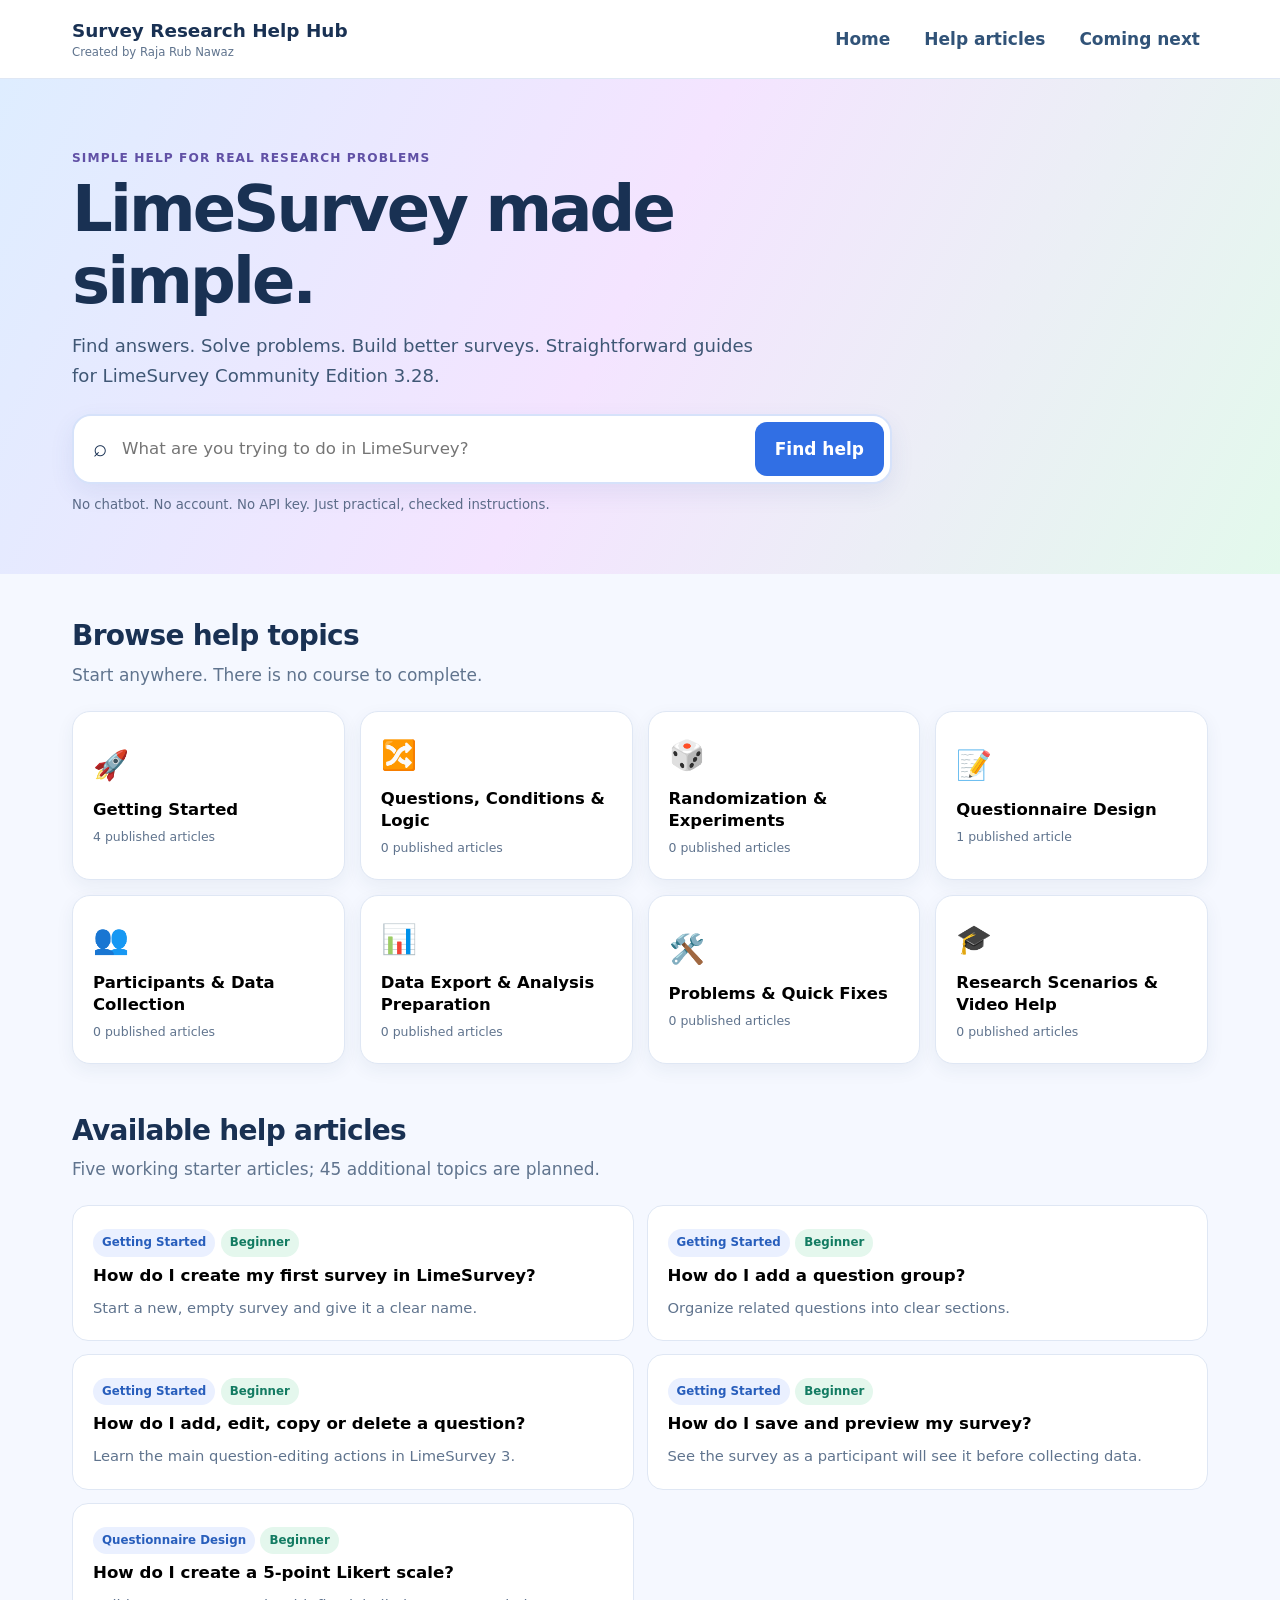
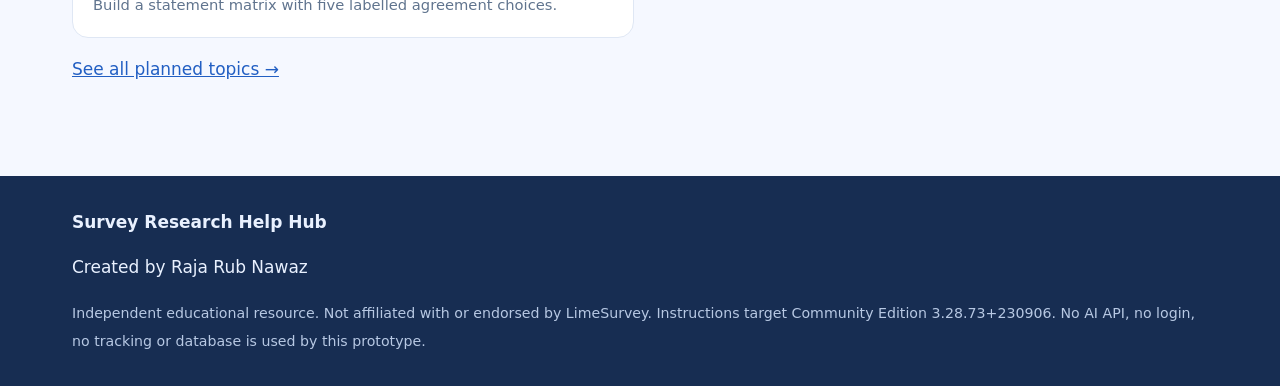
==== index.html @ 8e5ace9e "1st" ====
<!doctype html><html lang="en"><head><meta charset="utf-8"><meta name="viewport" content="width=device-width,initial-scale=1"><meta name="description" content="Plain-English, step-by-step LimeSurvey 3.28 help. An independent educational resource."><title>Survey Research Help Hub</title><style>
:root{--ink:#193153;--muted:#60748e;--bg:#f5f8ff;--line:#dfe7f4;--blue:#316fe4;--teal:#0b9987;--purple:#8053d2;--orange:#f4a63d;--white:#fff}*{box-sizing:border-box}body{margin:0;background:var(--bg);color:var(--ink);font:17px/1.65 system-ui,-apple-system,Segoe UI,Arial,sans-serif}a{color:#225fc3}button,input{font:inherit}button{cursor:pointer}button:focus-visible,input:focus-visible,a:focus-visible{outline:3px solid #efac34;outline-offset:3px}.wrap{max-width:1180px;margin:auto;padding:0 22px}.top{background:#fff;border-bottom:1px solid var(--line)}.top .wrap{min-height:78px;display:flex;align-items:center;justify-content:space-between;gap:18px}.brand{font-size:1.15rem;font-weight:850;color:var(--ink);text-decoration:none;line-height:1.25}.brand small{display:block;font-size:.73rem;color:var(--muted);font-weight:500;margin-top:3px}.nav{display:flex;gap:18px;flex-wrap:wrap}.nav button{border:0;background:transparent;color:#315378;font-weight:700;padding:8px}.hero{background:linear-gradient(117deg,#deedff 0%,#f4e4ff 48%,#e3f9ec 100%);padding:63px 0 58px}.hero h1{font-size:clamp(2.2rem,5vw,4.1rem);line-height:1.12;letter-spacing:-.045em;max-width:850px;margin:4px 0 14px}.hero p{font-size:1.13rem;color:#3f5775;max-width:690px;margin:0 0 23px}.eyebrow{text-transform:uppercase;letter-spacing:.09em;font-size:.76rem;font-weight:900;color:#6151a6}.search{display:flex;background:#fff;border:2px solid #d6e2fa;border-radius:19px;box-shadow:0 9px 24px #365d9b17;max-width:820px;overflow:hidden;align-items:center;padding:6px}.search span{font-size:1.5rem;padding:0 13px}.search input{border:0;outline:0;flex:1;min-width:0;padding:13px 2px;color:var(--ink);font-size:1.04rem}.search button,.btn{border:0;border-radius:12px;padding:13px 20px;background:var(--blue);color:white;font-weight:750}.helper{font-size:.83rem;color:#5b6b88;margin-top:10px}.section{padding:45px 0}.section h2{font-size:1.75rem;line-height:1.2;margin:0 0 8px;letter-spacing:-.025em}.lead{margin:0 0 22px;color:var(--muted)}.grid{display:grid;grid-template-columns:repeat(4,1fr);gap:15px}.tile{background:#fff;border:1px solid var(--line);border-radius:18px;padding:20px;text-align:left;box-shadow:0 6px 18px #213d6210;min-height:155px;transition:transform .15s,box-shadow .15s}.tile:hover,.article-card:hover{transform:translateY(-2px);box-shadow:0 10px 24px #213d6220}.tile .em{font-size:1.8rem;display:block;margin-bottom:9px}.tile strong{font-size:1.03rem;line-height:1.3;display:block}.tile small{font-size:.78rem;color:var(--muted);display:block;margin-top:7px}.results{display:grid;grid-template-columns:repeat(2,1fr);gap:13px}.article-card{border:1px solid var(--line);background:#fff;border-radius:16px;text-align:left;padding:20px;transition:transform .15s,box-shadow .15s}.article-card strong{display:block;font-size:1.04rem;line-height:1.38;margin:8px 0}.article-card p{margin:0;color:var(--muted);font-size:.92rem}.tag{display:inline-block;background:#eaf0ff;color:#285ebc;padding:4px 9px;border-radius:999px;font-size:.74rem;font-weight:800}.tag.green{background:#e4f7ed;color:#137b62}.muted{color:var(--muted)}.panel{border:1px solid var(--line);border-radius:20px;background:white;padding:26px;margin:20px 0}.steps{counter-reset:step;list-style:none;padding:0;margin:0}.steps li{position:relative;padding:0 0 24px 54px;min-height:50px}.steps li:before{counter-increment:step;content:counter(step);position:absolute;left:0;top:0;width:35px;height:35px;border-radius:11px;display:grid;place-items:center;background:#e5edff;color:#285db5;font-weight:800}.steps li strong{display:block}.steps li p{margin:3px 0 0;color:#485c78}.checklist{list-style:none;padding:0}.checklist li{padding:7px 0}.checklist li:before{content:'✓';color:#12856e;font-weight:900;margin-right:12px}.notes{display:grid;gap:12px}.note{padding:14px 17px;background:#fff5e4;border-left:4px solid #efab38;border-radius:8px}.note strong{display:block}.back{background:none;border:0;color:#2a64c8;font-weight:750;padding:0;margin:18px 0}.crumb{color:var(--muted);font-size:.85rem}.article-header h1{font-size:clamp(1.9rem,4vw,2.6rem);line-height:1.19;margin:13px 0}.article-header p{color:#4c5f7a;font-size:1.07rem}.article-header{max-width:840px}.article-body{max-width:870px}.article-body h2{font-size:1.32rem;margin:26px 0 12px}.aside{background:#eef8f4;border:1px solid #bfe6d6;border-radius:14px;padding:17px}.footer{background:#172d52;color:#e9f1ff;padding:32px 0;margin-top:30px}.footer a{color:#d5e4ff}.footer small{color:#b7c8e3}.empty{padding:25px;border-radius:15px;background:#fff;border:1px dashed #b0c2df}.pill{background:#f0e7ff;color:#7142b9;border-radius:99px;padding:5px 10px;font-size:.78rem;font-weight:800}.related{display:flex;flex-wrap:wrap;gap:9px}.related button{border:1px solid #cad8ef;border-radius:10px;background:#f5f8ff;color:#2656a7;font-size:.89rem;padding:8px 12px}.roadmap{display:grid;grid-template-columns:1fr 1fr;gap:15px}.roadmap details{background:white;border:1px solid var(--line);border-radius:14px;padding:15px}.roadmap summary{cursor:pointer;font-weight:750}.roadmap li{font-size:.9rem;margin:8px 0;color:#52647d}.sr-only{position:absolute;width:1px;height:1px;overflow:hidden;clip:rect(0,0,0,0)}@media(max-width:850px){.grid{grid-template-columns:repeat(2,1fr)}.results{grid-template-columns:1fr}.roadmap{grid-template-columns:1fr}}@media(max-width:560px){body{font-size:16px}.top .wrap{align-items:flex-start;flex-direction:column;padding-top:15px;padding-bottom:13px}.nav{gap:9px}.hero{padding:40px 0}.search{flex-wrap:wrap}.search button{width:100%}.grid{grid-template-columns:1fr 1fr;gap:10px}.tile{padding:15px;min-height:140px}.tile strong{font-size:.92rem}.section{padding:32px 0}.panel{padding:18px}.steps li{padding-left:45px}}@media(prefers-reduced-motion:reduce){*{transition:none!important}}
</style></head><body><header class="top"><div class="wrap"><a class="brand" href="#home">Survey Research Help Hub<small>Created by Raja Rub Nawaz</small></a><nav class="nav" aria-label="Main navigation"><button onclick="goHome()">Home</button><button onclick="showAll()">Help articles</button><button onclick="showRoadmap()">Coming next</button></nav></div></header><main id="app" aria-live="polite"></main><footer class="footer"><div class="wrap"><strong>Survey Research Help Hub</strong><p>Created by Raja Rub Nawaz</p><small>Independent educational resource. Not affiliated with or endorsed by LimeSurvey. Instructions target Community Edition 3.28.73+230906. No AI API, no login, no tracking or database is used by this prototype.</small></div></footer><script>
const CATEGORY_ICONS=['🚀','🔀','🎲','📝','👥','📊','🛠️','🎓'];let articles=[],roadmap={},allCats=[];const app=document.getElementById('app');const escapeHTML=s=>String(s??'').replace(/[&<>"']/g,c=>({'&':'&amp;','<':'&lt;','>':'&gt;','"':'&quot;',"'":'&#39;'}[c]));function historyTo(hash){location.hash=hash;}function goHome(){historyTo('home');render()}function showAll(){historyTo('help');render()}function showRoadmap(){historyTo('roadmap');render()}
function catCard(cat,i){const n=articles.filter(a=>a.category===cat).length;return `<button class="tile" onclick="selectCategory(${i})"><span class="em">${CATEGORY_ICONS[i]}</span><strong>${escapeHTML(cat)}</strong><small>${n} published ${n===1?'article':'articles'}</small></button>`}
function selectCategory(i){historyTo('category/'+i);render()};function searchNow(){const el=document.getElementById('q');let val=(el?.value||'').trim();historyTo('search/'+encodeURIComponent(val));render()};function openArticle(id){historyTo('article/'+id);render()};function renderCards(items){return items.length?`<div class="results">${items.map(a=>`<button class="article-card" onclick="openArticle('${a.id}')"><span class="tag">${escapeHTML(a.category)}</span> <span class="tag green">${escapeHTML(a.level)}</span><strong>${escapeHTML(a.title)}</strong><p>${escapeHTML(a.summary)}</p></button>`).join('')}</div>`:'<div class="empty"><strong>No published article matched this search.</strong><p>Try simpler words, such as “group”, “Likert”, “preview” or “create”. This prototype searches five completed articles. More topics are listed under Coming next.</p></div>'}
function home(){return `<section class="hero"><div class="wrap"><span class="eyebrow">Simple help for real research problems</span><h1>LimeSurvey made simple.</h1><p>Find answers. Solve problems. Build better surveys. Straightforward guides for LimeSurvey Community Edition 3.28.</p><form class="search" onsubmit="event.preventDefault();searchNow()"><label for="q" class="sr-only">Search your LimeSurvey problem</label><span aria-hidden="true">⌕</span><input id="q" placeholder="What are you trying to do in LimeSurvey?" autocomplete="off"><button type="submit">Find help</button></form><div class="helper">No chatbot. No account. No API key. Just practical, checked instructions.</div></div></section><section class="section"><div class="wrap"><h2>Browse help topics</h2><p class="lead">Start anywhere. There is no course to complete.</p><div class="grid">${allCats.map(catCard).join('')}</div></div></section><section class="section" style="padding-top:5px"><div class="wrap"><h2>Available help articles</h2><p class="lead">Five working starter articles; 45 additional topics are planned.</p>${renderCards(articles)}<p><a href="#roadmap">See all planned topics →</a></p></div></section>`}
function filtered(query,cat){const terms=query.toLowerCase().split(/\s+/).filter(Boolean);return articles.map(a=>{let hay=(a.title+' '+a.summary+' '+a.keywords+' '+a.goal+' '+a.category).toLowerCase();let title=a.title.toLowerCase();let score=terms.reduce((s,t)=>s+(title.includes(t)?4:0)+(hay.includes(t)?1:0),0);return {...a,score}}).filter(a=>(!cat||a.category===cat)&&(!terms.length||a.score>0)).sort((a,b)=>b.score-a.score)}
function listing(query='',cat=''){const results=filtered(query,cat);return `<section class="section"><div class="wrap"><button class="back" onclick="goHome()">← Home</button><h2>${cat?escapeHTML(cat):query?'Search results':'Published help articles'}</h2><p class="lead">${results.length} available solution${results.length===1?'':'s'}${query?' for “'+escapeHTML(query)+'”':''}. Only complete articles appear in search results.</p><form class="search" onsubmit="event.preventDefault();searchNow()"><label for="q" class="sr-only">Search help</label><span aria-hidden="true">⌕</span><input id="q" placeholder="Search a problem or feature" value="${escapeHTML(query)}"><button>Search</button></form><div style="height:20px"></div>${renderCards(results)}</div></section>`}
function articlePage(a){const steps=a.steps.map(x=>`<li><strong>${escapeHTML(x[0])}</strong><p>${escapeHTML(x[1])}</p></li>`).join('');const checks=a.check.map(x=>`<li>${escapeHTML(x)}</li>`).join('');const mistakes=a.mistakes.map(x=>`<div class="note"><strong>${escapeHTML(x[0])}</strong>${escapeHTML(x[1])}</div>`).join('');const related=a.related.map(id=>articles.find(x=>x.id===id)).filter(Boolean).map(x=>`<button onclick="openArticle('${x.id}')">${escapeHTML(x.title)}</button>`).join('');return `<section class="section"><div class="wrap article-body"><button class="back" onclick="showAll()">← All help articles</button><div class="article-header"><div class="crumb">${escapeHTML(a.category)} · ${escapeHTML(a.level)}</div><h1>${escapeHTML(a.title)}</h1><p>${escapeHTML(a.summary)}</p><span class="tag">Version ${escapeHTML(a.version)}</span></div><div class="panel"><h2>What you want to do</h2><p>${escapeHTML(a.goal)}</p></div><h2>How to do it — step by step</h2><ol class="steps">${steps}</ol><div class="aside"><strong>Check that it worked</strong><ul class="checklist">${checks}</ul></div><h2>Common problems and quick fixes</h2><div class="notes">${mistakes}</div><h2>Related help</h2><div class="related">${related}</div><div class="panel"><strong>Official documentation</strong><p><a href="${escapeHTML(a.source)}" target="_blank" rel="noopener noreferrer">${escapeHTML(a.sourceLabel)} ↗</a></p><p class="muted"><small>Document reviewed ${escapeHTML(a.review)}. ${escapeHTML(a.verified)}. Menu names can differ if your university customized the interface. This guide is not a substitute for testing on your own installation.</small></p></div></div></section>`}
function roadmapPage(){return `<section class="section"><div class="wrap"><button class="back" onclick="goHome()">← Home</button><h2>Coming next: 45 help topics</h2><p class="lead">These are planned article titles, not published solutions. We will add them after verifying steps for LimeSurvey 3.28.</p><div class="roadmap">${Object.entries(roadmap).map(([cat,qs])=>`<details><summary>${escapeHTML(cat)} (${qs.length})</summary><ol>${qs.map(q=>`<li>${escapeHTML(q)}</li>`).join('')}</ol></details>`).join('')}</div></div></section>`}
function render(){let hash=decodeURIComponent(location.hash.slice(1)||'home');let content;if(hash.startsWith('article/')){let a=articles.find(x=>x.id===hash.slice(8));content=a?articlePage(a):listing()}else if(hash.startsWith('category/')){let i=Number(hash.slice(9));content=listing('',allCats[i]||'')}else if(hash.startsWith('search/'))content=listing(hash.slice(7));else if(hash==='help')content=listing();else if(hash==='roadmap')content=roadmapPage();else content=home();app.innerHTML=content;window.scrollTo({top:0,behavior:'instant'})}
Promise.all([fetch('./articles.json').then(r=>{if(!r.ok)throw new Error('articles');return r.json()}),fetch('./roadmap.json').then(r=>{if(!r.ok)throw new Error('roadmap');return r.json()})]).then(([a,r])=>{articles=a;roadmap=r;allCats=Object.keys(r);render()}).catch(()=>{app.innerHTML='<div class="wrap empty"><h2>Could not load the article catalogue</h2><p>Open this site through a local web server or deploy the whole folder to Netlify. Some browsers block JSON requests when index.html is opened directly as a file.</p></div>'});window.addEventListener('hashchange',render);
</script></body></html>
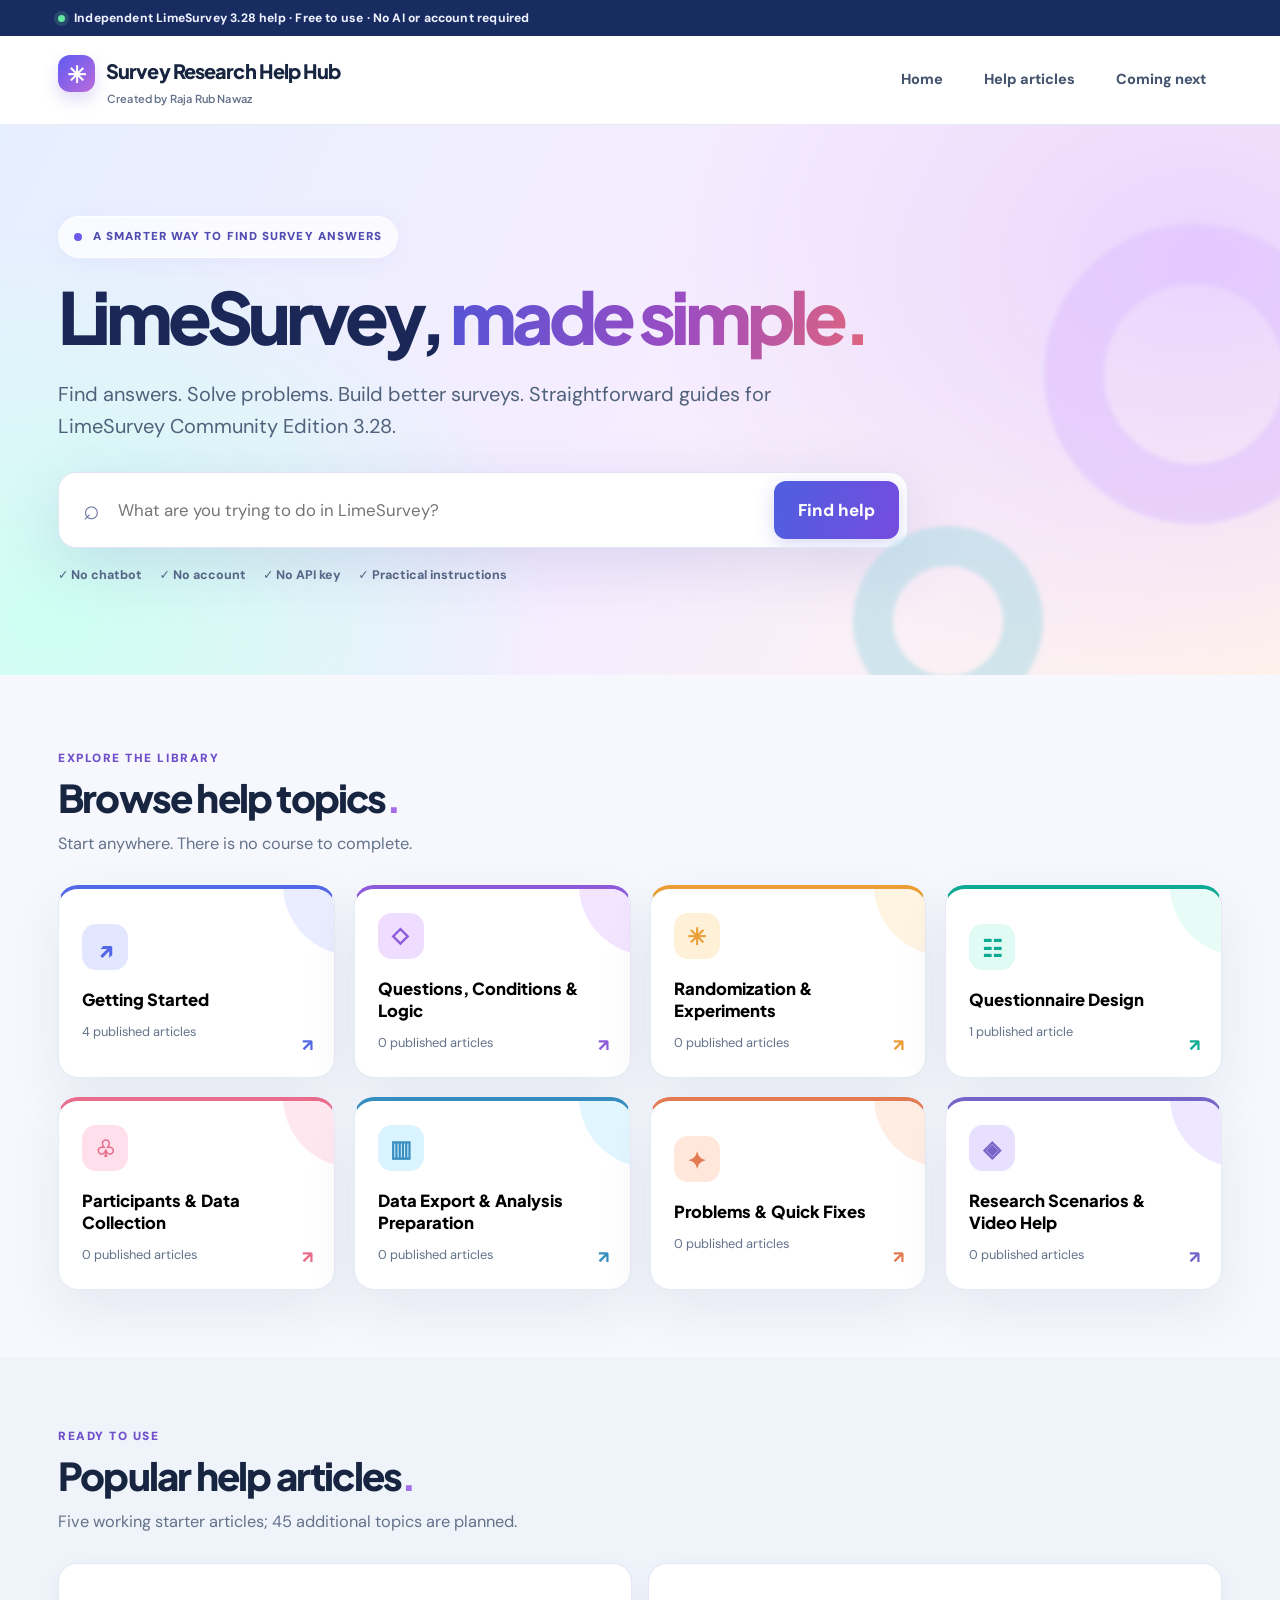
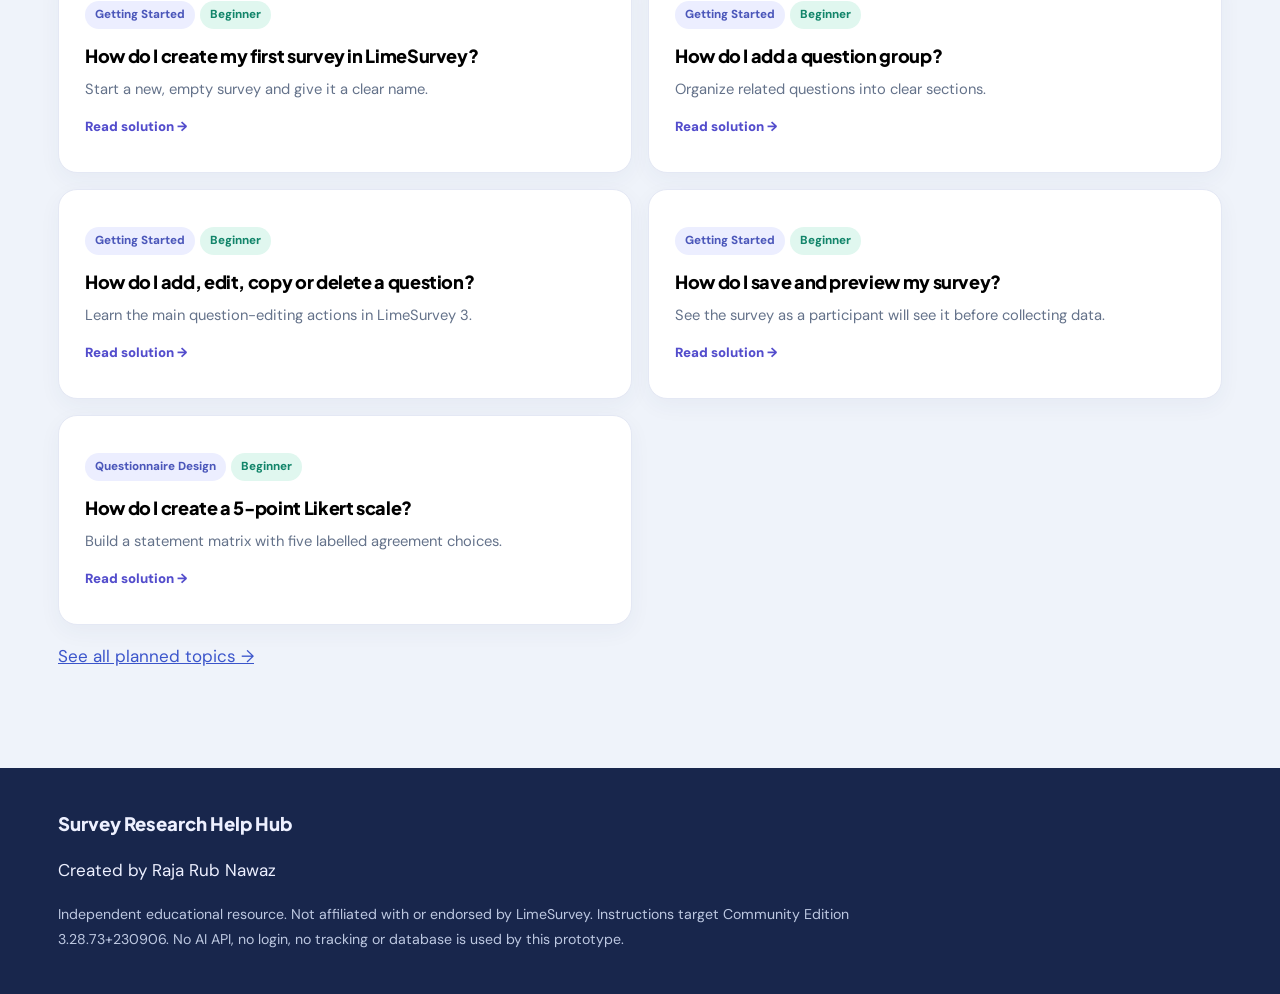
==== commit 91269d93: "v2_color" ====
--- a/index.html
+++ b/index.html
@@ -1,10 +1,8 @@
-<!doctype html><html lang="en"><head><meta charset="utf-8"><meta name="viewport" content="width=device-width,initial-scale=1"><meta name="description" content="Plain-English, step-by-step LimeSurvey 3.28 help. An independent educational resource."><title>Survey Research Help Hub</title><style>
-:root{--ink:#193153;--muted:#60748e;--bg:#f5f8ff;--line:#dfe7f4;--blue:#316fe4;--teal:#0b9987;--purple:#8053d2;--orange:#f4a63d;--white:#fff}*{box-sizing:border-box}body{margin:0;background:var(--bg);color:var(--ink);font:17px/1.65 system-ui,-apple-system,Segoe UI,Arial,sans-serif}a{color:#225fc3}button,input{font:inherit}button{cursor:pointer}button:focus-visible,input:focus-visible,a:focus-visible{outline:3px solid #efac34;outline-offset:3px}.wrap{max-width:1180px;margin:auto;padding:0 22px}.top{background:#fff;border-bottom:1px solid var(--line)}.top .wrap{min-height:78px;display:flex;align-items:center;justify-content:space-between;gap:18px}.brand{font-size:1.15rem;font-weight:850;color:var(--ink);text-decoration:none;line-height:1.25}.brand small{display:block;font-size:.73rem;color:var(--muted);font-weight:500;margin-top:3px}.nav{display:flex;gap:18px;flex-wrap:wrap}.nav button{border:0;background:transparent;color:#315378;font-weight:700;padding:8px}.hero{background:linear-gradient(117deg,#deedff 0%,#f4e4ff 48%,#e3f9ec 100%);padding:63px 0 58px}.hero h1{font-size:clamp(2.2rem,5vw,4.1rem);line-height:1.12;letter-spacing:-.045em;max-width:850px;margin:4px 0 14px}.hero p{font-size:1.13rem;color:#3f5775;max-width:690px;margin:0 0 23px}.eyebrow{text-transform:uppercase;letter-spacing:.09em;font-size:.76rem;font-weight:900;color:#6151a6}.search{display:flex;background:#fff;border:2px solid #d6e2fa;border-radius:19px;box-shadow:0 9px 24px #365d9b17;max-width:820px;overflow:hidden;align-items:center;padding:6px}.search span{font-size:1.5rem;padding:0 13px}.search input{border:0;outline:0;flex:1;min-width:0;padding:13px 2px;color:var(--ink);font-size:1.04rem}.search button,.btn{border:0;border-radius:12px;padding:13px 20px;background:var(--blue);color:white;font-weight:750}.helper{font-size:.83rem;color:#5b6b88;margin-top:10px}.section{padding:45px 0}.section h2{font-size:1.75rem;line-height:1.2;margin:0 0 8px;letter-spacing:-.025em}.lead{margin:0 0 22px;color:var(--muted)}.grid{display:grid;grid-template-columns:repeat(4,1fr);gap:15px}.tile{background:#fff;border:1px solid var(--line);border-radius:18px;padding:20px;text-align:left;box-shadow:0 6px 18px #213d6210;min-height:155px;transition:transform .15s,box-shadow .15s}.tile:hover,.article-card:hover{transform:translateY(-2px);box-shadow:0 10px 24px #213d6220}.tile .em{font-size:1.8rem;display:block;margin-bottom:9px}.tile strong{font-size:1.03rem;line-height:1.3;display:block}.tile small{font-size:.78rem;color:var(--muted);display:block;margin-top:7px}.results{display:grid;grid-template-columns:repeat(2,1fr);gap:13px}.article-card{border:1px solid var(--line);background:#fff;border-radius:16px;text-align:left;padding:20px;transition:transform .15s,box-shadow .15s}.article-card strong{display:block;font-size:1.04rem;line-height:1.38;margin:8px 0}.article-card p{margin:0;color:var(--muted);font-size:.92rem}.tag{display:inline-block;background:#eaf0ff;color:#285ebc;padding:4px 9px;border-radius:999px;font-size:.74rem;font-weight:800}.tag.green{background:#e4f7ed;color:#137b62}.muted{color:var(--muted)}.panel{border:1px solid var(--line);border-radius:20px;background:white;padding:26px;margin:20px 0}.steps{counter-reset:step;list-style:none;padding:0;margin:0}.steps li{position:relative;padding:0 0 24px 54px;min-height:50px}.steps li:before{counter-increment:step;content:counter(step);position:absolute;left:0;top:0;width:35px;height:35px;border-radius:11px;display:grid;place-items:center;background:#e5edff;color:#285db5;font-weight:800}.steps li strong{display:block}.steps li p{margin:3px 0 0;color:#485c78}.checklist{list-style:none;padding:0}.checklist li{padding:7px 0}.checklist li:before{content:'✓';color:#12856e;font-weight:900;margin-right:12px}.notes{display:grid;gap:12px}.note{padding:14px 17px;background:#fff5e4;border-left:4px solid #efab38;border-radius:8px}.note strong{display:block}.back{background:none;border:0;color:#2a64c8;font-weight:750;padding:0;margin:18px 0}.crumb{color:var(--muted);font-size:.85rem}.article-header h1{font-size:clamp(1.9rem,4vw,2.6rem);line-height:1.19;margin:13px 0}.article-header p{color:#4c5f7a;font-size:1.07rem}.article-header{max-width:840px}.article-body{max-width:870px}.article-body h2{font-size:1.32rem;margin:26px 0 12px}.aside{background:#eef8f4;border:1px solid #bfe6d6;border-radius:14px;padding:17px}.footer{background:#172d52;color:#e9f1ff;padding:32px 0;margin-top:30px}.footer a{color:#d5e4ff}.footer small{color:#b7c8e3}.empty{padding:25px;border-radius:15px;background:#fff;border:1px dashed #b0c2df}.pill{background:#f0e7ff;color:#7142b9;border-radius:99px;padding:5px 10px;font-size:.78rem;font-weight:800}.related{display:flex;flex-wrap:wrap;gap:9px}.related button{border:1px solid #cad8ef;border-radius:10px;background:#f5f8ff;color:#2656a7;font-size:.89rem;padding:8px 12px}.roadmap{display:grid;grid-template-columns:1fr 1fr;gap:15px}.roadmap details{background:white;border:1px solid var(--line);border-radius:14px;padding:15px}.roadmap summary{cursor:pointer;font-weight:750}.roadmap li{font-size:.9rem;margin:8px 0;color:#52647d}.sr-only{position:absolute;width:1px;height:1px;overflow:hidden;clip:rect(0,0,0,0)}@media(max-width:850px){.grid{grid-template-columns:repeat(2,1fr)}.results{grid-template-columns:1fr}.roadmap{grid-template-columns:1fr}}@media(max-width:560px){body{font-size:16px}.top .wrap{align-items:flex-start;flex-direction:column;padding-top:15px;padding-bottom:13px}.nav{gap:9px}.hero{padding:40px 0}.search{flex-wrap:wrap}.search button{width:100%}.grid{grid-template-columns:1fr 1fr;gap:10px}.tile{padding:15px;min-height:140px}.tile strong{font-size:.92rem}.section{padding:32px 0}.panel{padding:18px}.steps li{padding-left:45px}}@media(prefers-reduced-motion:reduce){*{transition:none!important}}
-</style></head><body><header class="top"><div class="wrap"><a class="brand" href="#home">Survey Research Help Hub<small>Created by Raja Rub Nawaz</small></a><nav class="nav" aria-label="Main navigation"><button onclick="goHome()">Home</button><button onclick="showAll()">Help articles</button><button onclick="showRoadmap()">Coming next</button></nav></div></header><main id="app" aria-live="polite"></main><footer class="footer"><div class="wrap"><strong>Survey Research Help Hub</strong><p>Created by Raja Rub Nawaz</p><small>Independent educational resource. Not affiliated with or endorsed by LimeSurvey. Instructions target Community Edition 3.28.73+230906. No AI API, no login, no tracking or database is used by this prototype.</small></div></footer><script>
-const CATEGORY_ICONS=['🚀','🔀','🎲','📝','👥','📊','🛠️','🎓'];let articles=[],roadmap={},allCats=[];const app=document.getElementById('app');const escapeHTML=s=>String(s??'').replace(/[&<>"']/g,c=>({'&':'&amp;','<':'&lt;','>':'&gt;','"':'&quot;',"'":'&#39;'}[c]));function historyTo(hash){location.hash=hash;}function goHome(){historyTo('home');render()}function showAll(){historyTo('help');render()}function showRoadmap(){historyTo('roadmap');render()}
-function catCard(cat,i){const n=articles.filter(a=>a.category===cat).length;return `<button class="tile" onclick="selectCategory(${i})"><span class="em">${CATEGORY_ICONS[i]}</span><strong>${escapeHTML(cat)}</strong><small>${n} published ${n===1?'article':'articles'}</small></button>`}
-function selectCategory(i){historyTo('category/'+i);render()};function searchNow(){const el=document.getElementById('q');let val=(el?.value||'').trim();historyTo('search/'+encodeURIComponent(val));render()};function openArticle(id){historyTo('article/'+id);render()};function renderCards(items){return items.length?`<div class="results">${items.map(a=>`<button class="article-card" onclick="openArticle('${a.id}')"><span class="tag">${escapeHTML(a.category)}</span> <span class="tag green">${escapeHTML(a.level)}</span><strong>${escapeHTML(a.title)}</strong><p>${escapeHTML(a.summary)}</p></button>`).join('')}</div>`:'<div class="empty"><strong>No published article matched this search.</strong><p>Try simpler words, such as “group”, “Likert”, “preview” or “create”. This prototype searches five completed articles. More topics are listed under Coming next.</p></div>'}
-function home(){return `<section class="hero"><div class="wrap"><span class="eyebrow">Simple help for real research problems</span><h1>LimeSurvey made simple.</h1><p>Find answers. Solve problems. Build better surveys. Straightforward guides for LimeSurvey Community Edition 3.28.</p><form class="search" onsubmit="event.preventDefault();searchNow()"><label for="q" class="sr-only">Search your LimeSurvey problem</label><span aria-hidden="true">⌕</span><input id="q" placeholder="What are you trying to do in LimeSurvey?" autocomplete="off"><button type="submit">Find help</button></form><div class="helper">No chatbot. No account. No API key. Just practical, checked instructions.</div></div></section><section class="section"><div class="wrap"><h2>Browse help topics</h2><p class="lead">Start anywhere. There is no course to complete.</p><div class="grid">${allCats.map(catCard).join('')}</div></div></section><section class="section" style="padding-top:5px"><div class="wrap"><h2>Available help articles</h2><p class="lead">Five working starter articles; 45 additional topics are planned.</p>${renderCards(articles)}<p><a href="#roadmap">See all planned topics →</a></p></div></section>`}
+<!doctype html><html lang="en"><head><meta charset="utf-8"><meta name="viewport" content="width=device-width,initial-scale=1"><meta name="description" content="Plain-English, step-by-step LimeSurvey 3.28 help. An independent educational resource."><title>Survey Research Help Hub</title><link rel="stylesheet" href="styles.css"></head><body><div class="announcement"><div class="wrap"><span class="dot"></span> Independent LimeSurvey 3.28 help · Free to use · No AI or account required</div></div><header class="top"><div class="wrap"><a class="brand" href="#home">Survey Research Help Hub<small>Created by Raja Rub Nawaz</small></a><nav class="nav" aria-label="Main navigation"><button onclick="goHome()">Home</button><button onclick="showAll()">Help articles</button><button onclick="showRoadmap()">Coming next</button></nav></div></header><main id="app" aria-live="polite"></main><footer class="footer"><div class="wrap"><strong>Survey Research Help Hub</strong><p>Created by Raja Rub Nawaz</p><small>Independent educational resource. Not affiliated with or endorsed by LimeSurvey. Instructions target Community Edition 3.28.73+230906. No AI API, no login, no tracking or database is used by this prototype.</small></div></footer><script>
+const CATEGORY_ICONS=['↗','◇','✳','☷','♧','▥','✦','◈'];let articles=[],roadmap={},allCats=[];const app=document.getElementById('app');const escapeHTML=s=>String(s??'').replace(/[&<>"']/g,c=>({'&':'&amp;','<':'&lt;','>':'&gt;','"':'&quot;',"'":'&#39;'}[c]));function historyTo(hash){location.hash=hash;}function goHome(){historyTo('home');render()}function showAll(){historyTo('help');render()}function showRoadmap(){historyTo('roadmap');render()}
+function catCard(cat,i){const n=articles.filter(a=>a.category===cat).length;return `<button class="tile tile-${i}" onclick="selectCategory(${i})"><span class="em" aria-hidden="true">${CATEGORY_ICONS[i]}</span><strong>${escapeHTML(cat)}</strong><small>${n} published ${n===1?'article':'articles'}</small><span class="tile-arrow" aria-hidden="true">↗</span></button>`}
+function selectCategory(i){historyTo('category/'+i);render()};function searchNow(){const el=document.getElementById('q');let val=(el?.value||'').trim();historyTo('search/'+encodeURIComponent(val));render()};function openArticle(id){historyTo('article/'+id);render()};function renderCards(items){return items.length?`<div class="results">${items.map(a=>`<button class="article-card" onclick="openArticle('${a.id}')"><span class="tag">${escapeHTML(a.category)}</span> <span class="tag green">${escapeHTML(a.level)}</span><strong>${escapeHTML(a.title)}</strong><p>${escapeHTML(a.summary)}</p><span class="card-link">Read solution <span aria-hidden="true">→</span></span></button>`).join('')}</div>`:'<div class="empty"><strong>No published article matched this search.</strong><p>Try simpler words, such as “group”, “Likert”, “preview” or “create”. This prototype searches five completed articles. More topics are listed under Coming next.</p></div>'}
+function home(){return `<section class="hero"><div class="wrap"><span class="eyebrow"><span class="eyebrow-dot"></span> A smarter way to find survey answers</span><h1>LimeSurvey, <em>made simple.</em></h1><p>Find answers. Solve problems. Build better surveys. Straightforward guides for LimeSurvey Community Edition 3.28.</p><form class="search" onsubmit="event.preventDefault();searchNow()"><label for="q" class="sr-only">Search your LimeSurvey problem</label><span aria-hidden="true">⌕</span><input id="q" placeholder="What are you trying to do in LimeSurvey?" autocomplete="off"><button type="submit">Find help</button></form><div class="helper"><span>✓ No chatbot</span><span>✓ No account</span><span>✓ No API key</span><span>✓ Practical instructions</span></div><div class="hero-orb orb-one" aria-hidden="true"></div><div class="hero-orb orb-two" aria-hidden="true"></div></div></section><section class="section"><div class="wrap"><span class="section-kicker">Explore the library</span><h2>Browse help topics<span class="heading-dot">.</span></h2><p class="lead">Start anywhere. There is no course to complete.</p><div class="grid">${allCats.map(catCard).join('')}</div></div></section><section class="section section-alt"><div class="wrap"><span class="section-kicker">Ready to use</span><h2>Popular help articles<span class="heading-dot">.</span></h2><p class="lead">Five working starter articles; 45 additional topics are planned.</p>${renderCards(articles)}<p><a href="#roadmap">See all planned topics →</a></p></div></section>`}
 function filtered(query,cat){const terms=query.toLowerCase().split(/\s+/).filter(Boolean);return articles.map(a=>{let hay=(a.title+' '+a.summary+' '+a.keywords+' '+a.goal+' '+a.category).toLowerCase();let title=a.title.toLowerCase();let score=terms.reduce((s,t)=>s+(title.includes(t)?4:0)+(hay.includes(t)?1:0),0);return {...a,score}}).filter(a=>(!cat||a.category===cat)&&(!terms.length||a.score>0)).sort((a,b)=>b.score-a.score)}
 function listing(query='',cat=''){const results=filtered(query,cat);return `<section class="section"><div class="wrap"><button class="back" onclick="goHome()">← Home</button><h2>${cat?escapeHTML(cat):query?'Search results':'Published help articles'}</h2><p class="lead">${results.length} available solution${results.length===1?'':'s'}${query?' for “'+escapeHTML(query)+'”':''}. Only complete articles appear in search results.</p><form class="search" onsubmit="event.preventDefault();searchNow()"><label for="q" class="sr-only">Search help</label><span aria-hidden="true">⌕</span><input id="q" placeholder="Search a problem or feature" value="${escapeHTML(query)}"><button>Search</button></form><div style="height:20px"></div>${renderCards(results)}</div></section>`}
 function articlePage(a){const steps=a.steps.map(x=>`<li><strong>${escapeHTML(x[0])}</strong><p>${escapeHTML(x[1])}</p></li>`).join('');const checks=a.check.map(x=>`<li>${escapeHTML(x)}</li>`).join('');const mistakes=a.mistakes.map(x=>`<div class="note"><strong>${escapeHTML(x[0])}</strong>${escapeHTML(x[1])}</div>`).join('');const related=a.related.map(id=>articles.find(x=>x.id===id)).filter(Boolean).map(x=>`<button onclick="openArticle('${x.id}')">${escapeHTML(x.title)}</button>`).join('');return `<section class="section"><div class="wrap article-body"><button class="back" onclick="showAll()">← All help articles</button><div class="article-header"><div class="crumb">${escapeHTML(a.category)} · ${escapeHTML(a.level)}</div><h1>${escapeHTML(a.title)}</h1><p>${escapeHTML(a.summary)}</p><span class="tag">Version ${escapeHTML(a.version)}</span></div><div class="panel"><h2>What you want to do</h2><p>${escapeHTML(a.goal)}</p></div><h2>How to do it — step by step</h2><ol class="steps">${steps}</ol><div class="aside"><strong>Check that it worked</strong><ul class="checklist">${checks}</ul></div><h2>Common problems and quick fixes</h2><div class="notes">${mistakes}</div><h2>Related help</h2><div class="related">${related}</div><div class="panel"><strong>Official documentation</strong><p><a href="${escapeHTML(a.source)}" target="_blank" rel="noopener noreferrer">${escapeHTML(a.sourceLabel)} ↗</a></p><p class="muted"><small>Document reviewed ${escapeHTML(a.review)}. ${escapeHTML(a.verified)}. Menu names can differ if your university customized the interface. This guide is not a substitute for testing on your own installation.</small></p></div></div></section>`}
--- a/styles.css
+++ b/styles.css
@@ -0,0 +1,3 @@
+@import url('https://fonts.googleapis.com/css2?family=DM+Sans:wght@400;500;600;700;800&family=Plus+Jakarta+Sans:wght@400;500;600;700;800&display=swap');
+:root{--ink:#172540;--muted:#64728a;--bg:#f6f8fe;--line:#e4e9f3;--blue:#3b5bdb;--teal:#0d9488;--purple:#8151d7;--orange:#f59f39;--white:#fff;--shadow:0 20px 55px rgba(35,42,93,.075)}
+*{box-sizing:border-box}html{scroll-behavior:smooth}body{margin:0;background:var(--bg);color:var(--ink);font:17px/1.68 'DM Sans',system-ui,-apple-system,Segoe UI,Arial,sans-serif;-webkit-font-smoothing:antialiased}a{color:#3b55cb}button,input{font:inherit}button{cursor:pointer}button:focus-visible,input:focus-visible,a:focus-visible,summary:focus-visible{outline:3px solid #f59f39;outline-offset:3px}.wrap{max-width:1220px;margin:auto;padding:0 28px}.announcement{font-weight:750;letter-spacing:.015em;background:#192c62;color:#eef3ff;font-size:.76rem;padding:8px 0}.announcement .wrap{display:flex;align-items:center;gap:9px}.dot{height:7px;width:7px;border-radius:99px;background:#67e8a0;box-shadow:0 0 0 4px #67e8a02a}.top{background:#fff;border-bottom:1px solid #e8eaf3;position:relative;z-index:3}.top .wrap{min-height:88px;display:flex;align-items:center;justify-content:space-between;gap:18px}.brand{font:800 1.24rem/1.25 'Plus Jakarta Sans',sans-serif;color:var(--ink);text-decoration:none;letter-spacing:-.045em}.brand:before{content:'✳';display:inline-grid;place-items:center;width:37px;height:37px;background:linear-gradient(135deg,#5f5af3,#ba6bdb);color:white;border-radius:12px;margin-right:11px;vertical-align:middle;font-size:1.45rem;box-shadow:0 8px 16px #7558d735}.brand small{display:block;font-size:.69rem;color:var(--muted);font-weight:600;margin:0 0 0 49px;letter-spacing:.015em}.nav{display:flex;gap:9px;flex-wrap:wrap}.nav button{border:0;background:transparent;color:#44546f;font-size:.91rem;font-weight:800;padding:12px 16px;border-radius:12px}.nav button:hover{background:#f0f2fb;color:#4859d1}.hero{position:relative;isolation:isolate;overflow:hidden;background:radial-gradient(ellipse 55% 100% at 94% 25%,#e9d5ff 0%,transparent 80%),radial-gradient(ellipse 47% 85% at 4% 90%,#cefff2 0%,transparent 84%),linear-gradient(116deg,#e6efff 0%,#f6edff 51%,#fff3eb 100%);padding:91px 0 89px}.hero .wrap{position:relative;z-index:2}.hero h1{font:800 clamp(2.65rem,5.6vw,5.2rem)/1.085 'Plus Jakarta Sans',sans-serif;letter-spacing:-.07em;max-width:1100px;margin:20px 0 22px;color:#1b2756}.hero h1 em{font-style:normal;background:linear-gradient(95deg,#5554d5,#9b4cc2 55%,#df647f);background-clip:text;color:transparent}.hero p{font-size:1.25rem;color:#4f617b;max-width:715px;line-height:1.6;margin:0 0 30px}.eyebrow{display:inline-flex;align-items:center;gap:11px;background:#ffffffbd;border:1px solid #ffffff;color:#514cb1;border-radius:99px;padding:10px 15px;text-transform:uppercase;letter-spacing:.095em;font-size:.72rem;font-weight:900;box-shadow:0 4px 25px #5156a20c}.eyebrow-dot{height:8px;width:8px;background:#6f58ee;border-radius:50%}.hero-orb{position:absolute;pointer-events:none;border-radius:50%;filter:blur(2px);opacity:.55}.orb-one{width:300px;height:300px;right:-94px;top:8px;border:60px solid #e0c0ff;z-index:0}.orb-two{width:190px;height:190px;right:17%;bottom:-130px;border:40px solid #addbe5;z-index:0}.search{position:relative;display:flex;background:#fff;border:1px solid #dfe6f2;border-radius:18px;box-shadow:0 18px 60px #5357a72a;max-width:850px;overflow:hidden;align-items:center;padding:8px}.search span{font-size:1.75rem;color:#7278a4;padding:0 16px}.search input{border:0;outline:0;flex:1;min-width:0;padding:15px 2px;color:var(--ink);font-size:1.05rem}.search button,.btn{border:0;border-radius:12px;padding:15px 24px;background:linear-gradient(110deg,#4e5fdf,#764cde);color:white;font-weight:800;box-shadow:0 5px 18px #5d5ce43d}.search button:hover{filter:brightness(1.08)}.helper{font-size:.78rem;color:#566784;display:flex;gap:17px;flex-wrap:wrap;margin-top:17px;font-weight:750}.helper span{white-space:nowrap}.section{padding:67px 0}.section-alt{background:#eff3fa;padding:63px 0 80px}.section h2{font:800 clamp(1.8rem,3vw,2.55rem)/1.2 'Plus Jakarta Sans',sans-serif;margin:4px 0 9px;letter-spacing:-.047em}.section-kicker{color:#6f50ca;text-transform:uppercase;letter-spacing:.13em;font-weight:900;font-size:.74rem}.heading-dot{color:#a46de9}.lead{margin:0 0 28px;color:var(--muted);font-size:1.02rem}.grid{display:grid;grid-template-columns:repeat(4,1fr);gap:19px}.tile{--accent:#556add;--tint:#edf0ff;position:relative;background:#fff;border:1px solid #e6eaf3;border-top:4px solid var(--accent);border-radius:20px;padding:23px;text-align:left;box-shadow:var(--shadow);min-height:193px;transition:transform .2s,box-shadow .2s;overflow:hidden}.tile:after{content:'';position:absolute;width:140px;height:140px;border-radius:50%;background:var(--tint);right:-89px;top:-74px;opacity:.75}.tile:hover,.article-card:hover{transform:translateY(-5px);box-shadow:0 20px 44px #25386723}.tile-0{--accent:#5368e6;--tint:#e2e7ff}.tile-1{--accent:#8c5ada;--tint:#efddff}.tile-2{--accent:#ea9e35;--tint:#fff0d8}.tile-3{--accent:#0eaa93;--tint:#dffbf3}.tile-4{--accent:#e86d8b;--tint:#ffdfeb}.tile-5{--accent:#358ebf;--tint:#d9f3ff}.tile-6{--accent:#e47a51;--tint:#ffe7db}.tile-7{--accent:#7664c9;--tint:#e7e0ff}.tile .em{font:800 1.45rem 'Plus Jakarta Sans',sans-serif;color:var(--accent);display:grid;place-items:center;background:var(--tint);border-radius:14px;width:46px;height:46px;margin-bottom:19px;position:relative;z-index:1}.tile strong{font:800 1.04rem/1.35 'Plus Jakarta Sans',sans-serif;display:block;max-width:205px;position:relative;z-index:1}.tile small{font-size:.8rem;color:var(--muted);display:block;margin-top:9px;position:relative;z-index:1}.tile-arrow{position:absolute;right:21px;bottom:18px;color:var(--accent);font-weight:900}.results{display:grid;grid-template-columns:repeat(2,1fr);gap:16px}.article-card{position:relative;border:1px solid #e4e8f4;background:#fff;border-radius:19px;text-align:left;padding:26px;transition:transform .2s,box-shadow .2s;box-shadow:0 7px 22px #2538670c;min-height:210px}.article-card strong{display:block;font:800 1.13rem/1.4 'Plus Jakarta Sans',sans-serif;margin:14px 0 10px;letter-spacing:-.02em}.article-card p{margin:0;color:var(--muted);font-size:.92rem;line-height:1.55}.card-link{color:#534dcc;font-size:.83rem;font-weight:850;display:block;margin-top:15px}.tag{display:inline-block;background:#eceeff;color:#4b57ba;padding:4px 10px;border-radius:999px;font-size:.73rem;font-weight:800}.tag.green{background:#e0f7ef;color:#12856a}.muted{color:var(--muted)}.panel{border:1px solid var(--line);border-radius:20px;background:white;padding:28px;margin:24px 0;box-shadow:0 9px 30px #2338670b}.steps{counter-reset:step;list-style:none;padding:0;margin:0}.steps li{position:relative;padding:0 0 25px 58px;min-height:52px}.steps li:before{counter-increment:step;content:counter(step);position:absolute;left:0;top:0;width:38px;height:38px;border-radius:12px;display:grid;place-items:center;background:linear-gradient(140deg,#e7eafe,#e8dfff);color:#554ac1;font-weight:850}.steps li strong{display:block;font-size:1.03rem}.steps li p{margin:4px 0 0;color:#51617b}.checklist{list-style:none;padding:0}.checklist li{padding:7px 0}.checklist li:before{content:'✓';color:#12856e;font-weight:900;margin-right:12px}.notes{display:grid;gap:12px}.note{padding:15px 18px;background:#fff5e7;border-left:4px solid #f3a848;border-radius:9px}.note strong{display:block}.back{background:none;border:0;color:#544dca;font-weight:800;padding:0;margin:18px 0}.crumb{color:#6653b5;font-size:.88rem;font-weight:800}.article-header h1{font:800 clamp(2rem,4.4vw,3.15rem)/1.19 'Plus Jakarta Sans',sans-serif;letter-spacing:-.045em;margin:14px 0}.article-header p{color:#4c5f7a;font-size:1.11rem}.article-header{max-width:850px}.article-body{max-width:910px}.article-body h2{font:800 1.4rem 'Plus Jakarta Sans',sans-serif;letter-spacing:-.03em;margin:30px 0 13px}.aside{background:#ebfaf3;border:1px solid #bfe6d6;border-radius:16px;padding:21px}.footer{background:#18264c;color:#edf0ff;padding:43px 0;margin-top:0}.footer a{color:#d5e4ff}.footer small{color:#bdc8e1;line-height:1.75;display:block;max-width:820px}.footer strong{font:800 1.16rem 'Plus Jakarta Sans',sans-serif}.empty{padding:28px;border-radius:16px;background:#fff;border:1px dashed #b0c2df}.pill{background:#f0e7ff;color:#7142b9;border-radius:99px;padding:5px 10px;font-size:.78rem;font-weight:800}.related{display:flex;flex-wrap:wrap;gap:10px}.related button{border:1px solid #c9ceee;border-radius:12px;background:#f2f1ff;color:#5148b3;font-size:.89rem;padding:11px 14px;font-weight:700}.roadmap{display:grid;grid-template-columns:1fr 1fr;gap:16px}.roadmap details{background:white;border:1px solid var(--line);border-radius:17px;padding:19px;box-shadow:var(--shadow)}.roadmap summary{cursor:pointer;font-weight:800}.roadmap li{font-size:.9rem;margin:8px 0;color:#52647d}.sr-only{position:absolute;width:1px;height:1px;overflow:hidden;clip:rect(0,0,0,0)}@media(max-width:950px){.grid{grid-template-columns:repeat(2,1fr)}.results{grid-template-columns:1fr}.roadmap{grid-template-columns:1fr}}@media(max-width:600px){body{font-size:16px}.wrap{padding:0 18px}.top .wrap{align-items:flex-start;flex-direction:column;padding-top:16px;padding-bottom:14px;gap:10px}.nav{gap:2px}.nav button{padding:9px 11px;font-size:.84rem}.hero{padding:53px 0 61px}.hero h1{font-size:2.65rem}.hero p{font-size:1.06rem}.search{flex-wrap:wrap}.search button{width:100%}.grid{grid-template-columns:1fr 1fr;gap:11px}.tile{padding:16px;min-height:188px}.tile strong{font-size:.88rem}.tile .em{margin-bottom:14px}.tile small{font-size:.73rem}.section{padding:43px 0}.panel{padding:19px}.steps li{padding-left:49px}.announcement{font-size:.68rem}.brand{font-size:1.06rem}.brand:before{width:31px;height:31px;margin-right:7px}.brand small{margin-left:39px}}@media(max-width:370px){.grid{grid-template-columns:1fr}.tile{min-height:140px}}@media(prefers-reduced-motion:reduce){*{transition:none!important;scroll-behavior:auto!important}}
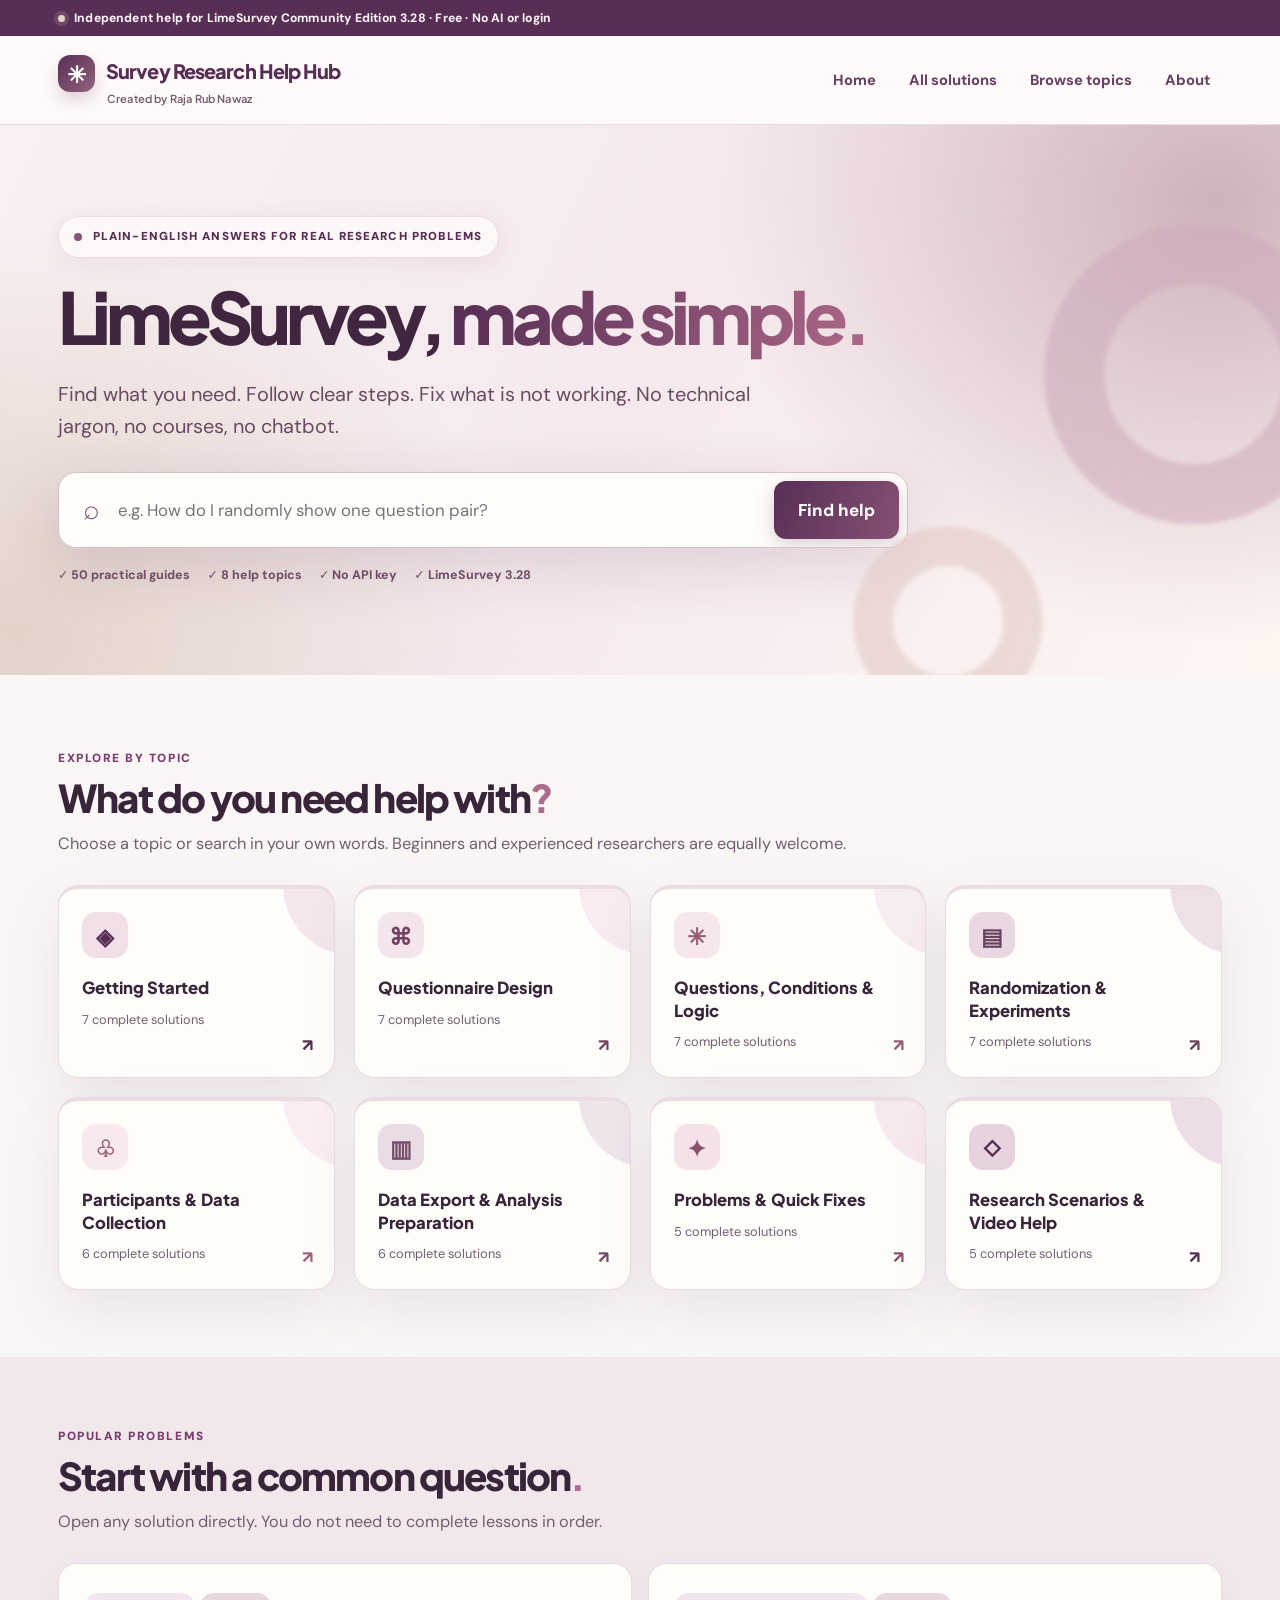
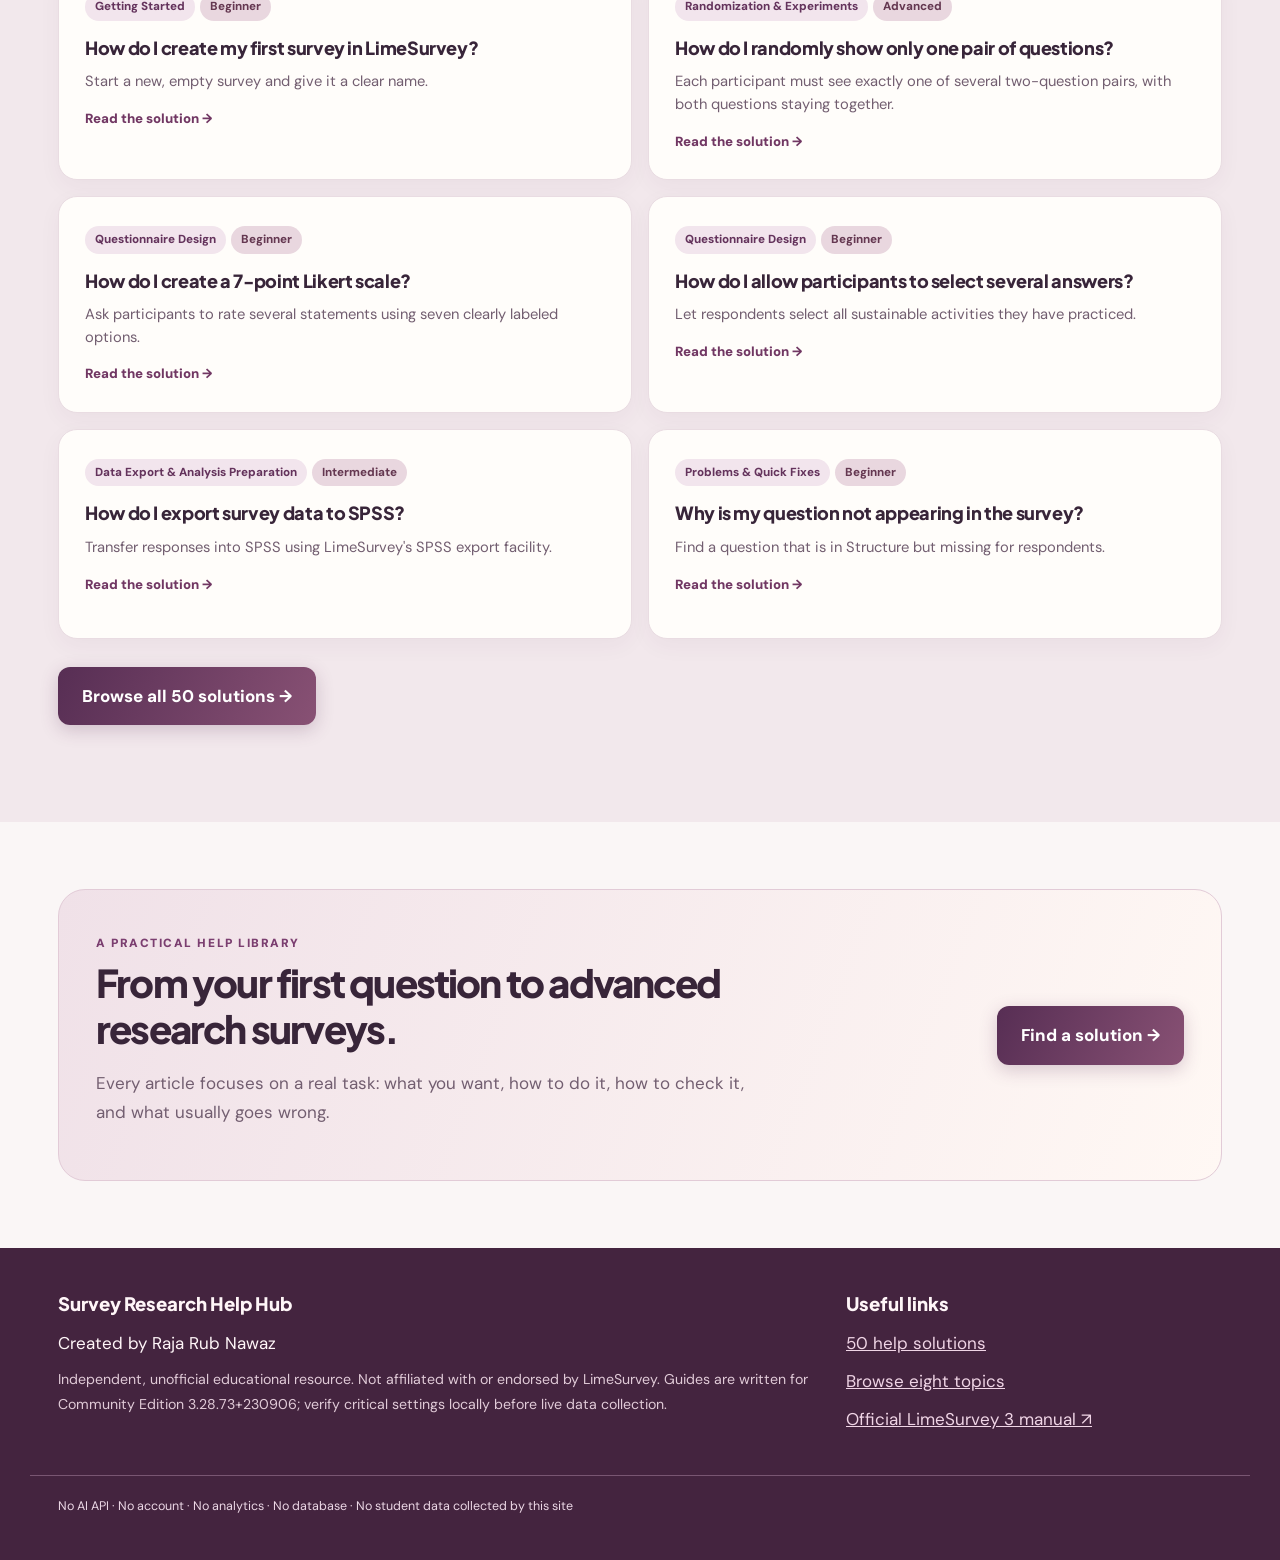
==== commit 5d4e5116: "v4_all_50" ====
--- a/index.html
+++ b/index.html
@@ -1,12 +1,24 @@
-<!doctype html><html lang="en"><head><meta charset="utf-8"><meta name="viewport" content="width=device-width,initial-scale=1"><meta name="description" content="Plain-English, step-by-step LimeSurvey 3.28 help. An independent educational resource."><title>Survey Research Help Hub</title><link rel="stylesheet" href="styles.css"></head><body><div class="announcement"><div class="wrap"><span class="dot"></span> Independent LimeSurvey 3.28 help · Free to use · No AI or account required</div></div><header class="top"><div class="wrap"><a class="brand" href="#home">Survey Research Help Hub<small>Created by Raja Rub Nawaz</small></a><nav class="nav" aria-label="Main navigation"><button onclick="goHome()">Home</button><button onclick="showAll()">Help articles</button><button onclick="showRoadmap()">Coming next</button></nav></div></header><main id="app" aria-live="polite"></main><footer class="footer"><div class="wrap"><strong>Survey Research Help Hub</strong><p>Created by Raja Rub Nawaz</p><small>Independent educational resource. Not affiliated with or endorsed by LimeSurvey. Instructions target Community Edition 3.28.73+230906. No AI API, no login, no tracking or database is used by this prototype.</small></div></footer><script>
-const CATEGORY_ICONS=['↗','◇','✳','☷','♧','▥','✦','◈'];let articles=[],roadmap={},allCats=[];const app=document.getElementById('app');const escapeHTML=s=>String(s??'').replace(/[&<>"']/g,c=>({'&':'&amp;','<':'&lt;','>':'&gt;','"':'&quot;',"'":'&#39;'}[c]));function historyTo(hash){location.hash=hash;}function goHome(){historyTo('home');render()}function showAll(){historyTo('help');render()}function showRoadmap(){historyTo('roadmap');render()}
-function catCard(cat,i){const n=articles.filter(a=>a.category===cat).length;return `<button class="tile tile-${i}" onclick="selectCategory(${i})"><span class="em" aria-hidden="true">${CATEGORY_ICONS[i]}</span><strong>${escapeHTML(cat)}</strong><small>${n} published ${n===1?'article':'articles'}</small><span class="tile-arrow" aria-hidden="true">↗</span></button>`}
-function selectCategory(i){historyTo('category/'+i);render()};function searchNow(){const el=document.getElementById('q');let val=(el?.value||'').trim();historyTo('search/'+encodeURIComponent(val));render()};function openArticle(id){historyTo('article/'+id);render()};function renderCards(items){return items.length?`<div class="results">${items.map(a=>`<button class="article-card" onclick="openArticle('${a.id}')"><span class="tag">${escapeHTML(a.category)}</span> <span class="tag green">${escapeHTML(a.level)}</span><strong>${escapeHTML(a.title)}</strong><p>${escapeHTML(a.summary)}</p><span class="card-link">Read solution <span aria-hidden="true">→</span></span></button>`).join('')}</div>`:'<div class="empty"><strong>No published article matched this search.</strong><p>Try simpler words, such as “group”, “Likert”, “preview” or “create”. This prototype searches five completed articles. More topics are listed under Coming next.</p></div>'}
-function home(){return `<section class="hero"><div class="wrap"><span class="eyebrow"><span class="eyebrow-dot"></span> A smarter way to find survey answers</span><h1>LimeSurvey, <em>made simple.</em></h1><p>Find answers. Solve problems. Build better surveys. Straightforward guides for LimeSurvey Community Edition 3.28.</p><form class="search" onsubmit="event.preventDefault();searchNow()"><label for="q" class="sr-only">Search your LimeSurvey problem</label><span aria-hidden="true">⌕</span><input id="q" placeholder="What are you trying to do in LimeSurvey?" autocomplete="off"><button type="submit">Find help</button></form><div class="helper"><span>✓ No chatbot</span><span>✓ No account</span><span>✓ No API key</span><span>✓ Practical instructions</span></div><div class="hero-orb orb-one" aria-hidden="true"></div><div class="hero-orb orb-two" aria-hidden="true"></div></div></section><section class="section"><div class="wrap"><span class="section-kicker">Explore the library</span><h2>Browse help topics<span class="heading-dot">.</span></h2><p class="lead">Start anywhere. There is no course to complete.</p><div class="grid">${allCats.map(catCard).join('')}</div></div></section><section class="section section-alt"><div class="wrap"><span class="section-kicker">Ready to use</span><h2>Popular help articles<span class="heading-dot">.</span></h2><p class="lead">Five working starter articles; 45 additional topics are planned.</p>${renderCards(articles)}<p><a href="#roadmap">See all planned topics →</a></p></div></section>`}
-function filtered(query,cat){const terms=query.toLowerCase().split(/\s+/).filter(Boolean);return articles.map(a=>{let hay=(a.title+' '+a.summary+' '+a.keywords+' '+a.goal+' '+a.category).toLowerCase();let title=a.title.toLowerCase();let score=terms.reduce((s,t)=>s+(title.includes(t)?4:0)+(hay.includes(t)?1:0),0);return {...a,score}}).filter(a=>(!cat||a.category===cat)&&(!terms.length||a.score>0)).sort((a,b)=>b.score-a.score)}
-function listing(query='',cat=''){const results=filtered(query,cat);return `<section class="section"><div class="wrap"><button class="back" onclick="goHome()">← Home</button><h2>${cat?escapeHTML(cat):query?'Search results':'Published help articles'}</h2><p class="lead">${results.length} available solution${results.length===1?'':'s'}${query?' for “'+escapeHTML(query)+'”':''}. Only complete articles appear in search results.</p><form class="search" onsubmit="event.preventDefault();searchNow()"><label for="q" class="sr-only">Search help</label><span aria-hidden="true">⌕</span><input id="q" placeholder="Search a problem or feature" value="${escapeHTML(query)}"><button>Search</button></form><div style="height:20px"></div>${renderCards(results)}</div></section>`}
-function articlePage(a){const steps=a.steps.map(x=>`<li><strong>${escapeHTML(x[0])}</strong><p>${escapeHTML(x[1])}</p></li>`).join('');const checks=a.check.map(x=>`<li>${escapeHTML(x)}</li>`).join('');const mistakes=a.mistakes.map(x=>`<div class="note"><strong>${escapeHTML(x[0])}</strong>${escapeHTML(x[1])}</div>`).join('');const related=a.related.map(id=>articles.find(x=>x.id===id)).filter(Boolean).map(x=>`<button onclick="openArticle('${x.id}')">${escapeHTML(x.title)}</button>`).join('');return `<section class="section"><div class="wrap article-body"><button class="back" onclick="showAll()">← All help articles</button><div class="article-header"><div class="crumb">${escapeHTML(a.category)} · ${escapeHTML(a.level)}</div><h1>${escapeHTML(a.title)}</h1><p>${escapeHTML(a.summary)}</p><span class="tag">Version ${escapeHTML(a.version)}</span></div><div class="panel"><h2>What you want to do</h2><p>${escapeHTML(a.goal)}</p></div><h2>How to do it — step by step</h2><ol class="steps">${steps}</ol><div class="aside"><strong>Check that it worked</strong><ul class="checklist">${checks}</ul></div><h2>Common problems and quick fixes</h2><div class="notes">${mistakes}</div><h2>Related help</h2><div class="related">${related}</div><div class="panel"><strong>Official documentation</strong><p><a href="${escapeHTML(a.source)}" target="_blank" rel="noopener noreferrer">${escapeHTML(a.sourceLabel)} ↗</a></p><p class="muted"><small>Document reviewed ${escapeHTML(a.review)}. ${escapeHTML(a.verified)}. Menu names can differ if your university customized the interface. This guide is not a substitute for testing on your own installation.</small></p></div></div></section>`}
-function roadmapPage(){return `<section class="section"><div class="wrap"><button class="back" onclick="goHome()">← Home</button><h2>Coming next: 45 help topics</h2><p class="lead">These are planned article titles, not published solutions. We will add them after verifying steps for LimeSurvey 3.28.</p><div class="roadmap">${Object.entries(roadmap).map(([cat,qs])=>`<details><summary>${escapeHTML(cat)} (${qs.length})</summary><ol>${qs.map(q=>`<li>${escapeHTML(q)}</li>`).join('')}</ol></details>`).join('')}</div></div></section>`}
-function render(){let hash=decodeURIComponent(location.hash.slice(1)||'home');let content;if(hash.startsWith('article/')){let a=articles.find(x=>x.id===hash.slice(8));content=a?articlePage(a):listing()}else if(hash.startsWith('category/')){let i=Number(hash.slice(9));content=listing('',allCats[i]||'')}else if(hash.startsWith('search/'))content=listing(hash.slice(7));else if(hash==='help')content=listing();else if(hash==='roadmap')content=roadmapPage();else content=home();app.innerHTML=content;window.scrollTo({top:0,behavior:'instant'})}
-Promise.all([fetch('./articles.json').then(r=>{if(!r.ok)throw new Error('articles');return r.json()}),fetch('./roadmap.json').then(r=>{if(!r.ok)throw new Error('roadmap');return r.json()})]).then(([a,r])=>{articles=a;roadmap=r;allCats=Object.keys(r);render()}).catch(()=>{app.innerHTML='<div class="wrap empty"><h2>Could not load the article catalogue</h2><p>Open this site through a local web server or deploy the whole folder to Netlify. Some browsers block JSON requests when index.html is opened directly as a file.</p></div>'});window.addEventListener('hashchange',render);
+<!doctype html>
+<html lang="en"><head><meta charset="utf-8"><meta name="viewport" content="width=device-width,initial-scale=1"><meta name="theme-color" content="#572E54"><meta name="description" content="50 practical, plain-English LimeSurvey 3.28 help articles for students and researchers. No AI, login, or API key required."><title>Survey Research Help Hub — LimeSurvey Made Simple</title><link rel="stylesheet" href="styles.css"></head>
+<body><a href="#main" class="skip-link">Skip to content</a><div class="announcement"><div class="wrap"><span class="dot"></span> Independent help for LimeSurvey Community Edition 3.28 · Free · No AI or login</div></div>
+<header class="top"><div class="wrap"><a class="brand" href="#home">Survey Research Help Hub<small>Created by Raja Rub Nawaz</small></a><nav class="nav" aria-label="Main navigation"><a href="#home">Home</a><a href="#help">All solutions</a><a href="#topics">Browse topics</a><a href="#about">About</a></nav></div></header>
+<main id="main"><div id="app" aria-live="polite"><div class="wrap" style="padding-top:65px;padding-bottom:65px">Loading practical LimeSurvey help…</div></div></main>
+<footer class="footer"><div class="wrap footer-grid"><div><strong>Survey Research Help Hub</strong><p>Created by Raja Rub Nawaz</p><small>Independent, unofficial educational resource. Not affiliated with or endorsed by LimeSurvey. Guides are written for Community Edition 3.28.73+230906; verify critical settings locally before live data collection.</small></div><div><strong>Useful links</strong><p><a href="#help">50 help solutions</a></p><p><a href="#topics">Browse eight topics</a></p><p><a href="https://www.limesurvey.org/manual/Quick_start_guide_-_LimeSurvey_3.0%2B" target="_blank" rel="noopener noreferrer">Official LimeSurvey 3 manual ↗</a></p></div></div><div class="wrap footer-end">No AI API · No account · No analytics · No database · No student data collected by this site</div></footer>
+<script>
+'use strict';
+const app=document.getElementById('app');let articles=[],byId=new Map();let cats=[];const icons=['◈','⌘','✳','▤','♧','▥','✦','◇'];const aliases={'random':['experiment','assignment','shuffle','condition','treatment'],'likert':['scale','array','five point','seven point'],'skip':['condition','relevance','hide'],'missing':['export','incomplete','blank'],'spss':['export','data','syntax'],'questions':['question','group','array'],'survey':['questionnaire','form']};
+const esc=s=>String(s??'').replace(/[&<>"']/g,c=>({'&':'&amp;','<':'&lt;','>':'&gt;','"':'&quot;',"'":'&#39;'}[c]));
+const link=(id)=>'#article/'+encodeURIComponent(id);const htmlCard=a=>`<a class="article-card" href="${link(a.id)}"><span class="tag">${esc(a.category)}</span> <span class="tag green">${esc(a.level)}</span><strong>${esc(a.title)}</strong><p>${esc(a.summary)}</p><span class="card-link">Read the solution →</span></a>`;
+function tile(cat,i){const n=articles.filter(a=>a.category===cat).length;return `<a href="#category/${encodeURIComponent(cat)}" class="tile tile-${i}"><span class="em" aria-hidden="true">${icons[i]}</span><strong>${esc(cat)}</strong><small>${n} complete solutions</small><span class="tile-arrow" aria-hidden="true">↗</span></a>`}
+function searchForm(q=''){return `<form class="search" id="search-form" role="search"><label for="search-q" class="sr-only">Search LimeSurvey problems</label><span aria-hidden="true">⌕</span><input id="search-q" name="query" placeholder="e.g. How do I randomly show one question pair?" value="${esc(q)}" autocomplete="off"><button type="submit">Find help</button></form>`}
+function hero(){return `<section class="hero"><div class="wrap"><span class="eyebrow"><span class="eyebrow-dot"></span> Plain-English answers for real research problems</span><h1>LimeSurvey, <em>made simple.</em></h1><p>Find what you need. Follow clear steps. Fix what is not working. No technical jargon, no courses, no chatbot.</p>${searchForm()}<div class="helper"><span>✓ 50 practical guides</span><span>✓ 8 help topics</span><span>✓ No API key</span><span>✓ LimeSurvey 3.28</span></div><div class="hero-orb orb-one" aria-hidden="true"></div><div class="hero-orb orb-two" aria-hidden="true"></div></div></section>`}
+function home(){const featured=[...articles].filter(a=>/randomly show only one pair|7-point Likert|question not appearing|export survey data to SPSS|create my first survey|allow participants to select several answers/i.test(a.title)).slice(0,6);return `${hero()}<section class="section" id="topics-section"><div class="wrap"><span class="section-kicker">Explore by topic</span><h2>What do you need help with<span class="heading-dot">?</span></h2><p class="lead">Choose a topic or search in your own words. Beginners and experienced researchers are equally welcome.</p><div class="grid">${cats.map(tile).join('')}</div></div></section><section class="section section-alt"><div class="wrap"><span class="section-kicker">Popular problems</span><h2>Start with a common question<span class="heading-dot">.</span></h2><p class="lead">Open any solution directly. You do not need to complete lessons in order.</p><div class="results">${featured.map(htmlCard).join('')}</div><p class="all-cta"><a class="btn" href="#help">Browse all 50 solutions →</a></p></div></section><section class="section"><div class="wrap"><div class="welcome-strip"><div><span class="section-kicker">A practical help library</span><h2>From your first question to advanced research surveys.</h2><p>Every article focuses on a real task: what you want, how to do it, how to check it, and what usually goes wrong.</p></div><a class="btn" href="#help">Find a solution →</a></div></div></section>`}
+function tokenize(s){return String(s).toLowerCase().replace(/[^a-z0-9]+/g,' ').split(/\s+/).filter(x=>x.length>1)}
+function score(a,q){const terms=tokenize(q);if(!terms.length)return 1;const title=a.title.toLowerCase(),body=[a.summary,a.goal,a.category,a.keywords,...a.steps.flat(),...a.mistakes.flat()].join(' ').toLowerCase();return terms.reduce((s,t)=>{const related=[t,...(aliases[t]||[])];return s+Math.max(...related.map(x=>(title.includes(x)?7:0)+(body.includes(x)?2:0)))},0)}
+function listing(q='',cat='',level=''){const a=articles.filter(x=>(!cat||x.category===cat)&&(!level||x.level===level)).map(x=>({x,score:score(x,q)})).filter(x=>!q||x.score>0).sort((a,b)=>(q?b.score-a.score:0)||a.x.title.localeCompare(b.x.title)).map(x=>x.x);return `<section class="section"><div class="wrap"><a class="back" href="#home">← Home</a><span class="section-kicker">Find answers quickly</span><h2>${cat?esc(cat):q?'Search results':'All 50 help solutions'}</h2><p class="lead">${a.length} ${a.length===1?'solution':'solutions'}${q?' matching “'+esc(q)+'”':''}. Every result is an available article, not a placeholder.</p>${searchForm(q)}<div class="filterbar"><label for="category-filter">Topic <select id="category-filter"><option value="">All topics</option>${cats.map(c=>`<option value="${esc(c)}" ${cat===c?'selected':''}>${esc(c)}</option>`).join('')}</select></label><label for="level-filter">Difficulty <select id="level-filter"><option value="">All levels</option>${['Beginner','Intermediate','Advanced'].map(l=>`<option ${level===l?'selected':''}>${l}</option>`).join('')}</select></label></div>${a.length?`<div class="results">${a.map(htmlCard).join('')}</div>`:`<div class="empty"><strong>No matching article found.</strong><p>Try shorter words such as “random”, “Likert”, “export” or “condition”, or remove a filter.</p><a href="#help">View all solutions</a></div>`}</div></section>`}
+function article(a){const related=a.related.map(id=>byId.get(id)).filter(Boolean).slice(0,4);return `<section class="section"><div class="wrap article-body"><a href="#help" class="back">← All help solutions</a><div class="article-header"><div class="crumb">${esc(a.category)} · ${esc(a.level)}</div><h1>${esc(a.title)}</h1><p>${esc(a.summary)}</p><span class="tag">Community Edition ${esc(a.version)}</span><div class="article-actions"><button type="button" id="copy-article">Copy article link</button><button type="button" id="print-article">Print / save PDF</button></div></div><div class="panel"><h2>What you want to do</h2><p>${esc(a.goal)}</p></div><h2>How to do it — step by step</h2><ol class="steps">${a.steps.map(s=>`<li><strong>${esc(s[0])}</strong><p>${esc(s[1])}</p></li>`).join('')}</ol><div class="aside"><strong>How to check that it worked</strong><ul class="checklist">${a.check.map(x=>`<li>${esc(x)}</li>`).join('')}</ul></div><h2>Common mistakes and important notes</h2><div class="notes">${a.mistakes.map(m=>`<div class="note"><strong>${esc(m[0])}</strong>${esc(m[1])}</div>`).join('')}</div><h2>Related solutions</h2><div class="related">${related.map(x=>`<a href="${link(x.id)}">${esc(x.title)} →</a>`).join('')}</div><div class="panel reference"><strong>Check the official manual</strong><p><a href="${esc(a.source)}" target="_blank" rel="noopener noreferrer">${esc(a.sourceLabel)} ↗</a></p><p class="muted"><small>Reviewed ${esc(a.review)} · ${esc(a.verified)}. This is an independent guide. Exact menus and special configurations should be checked in your own installation before collecting real research data.</small></p></div></div></section>`}
+function topics(){return `<section class="section"><div class="wrap"><a href="#home" class="back">← Home</a><span class="section-kicker">Eight help categories</span><h2>Browse by topic<span class="heading-dot">.</span></h2><p class="lead">50 complete help articles, arranged by the problem you want to solve.</p><div class="grid">${cats.map(tile).join('')}</div></div></section>`}
+function about(){return `<section class="section"><div class="wrap article-body"><a href="#home" class="back">← Home</a><span class="section-kicker">About this project</span><h2>Practical LimeSurvey help, without the jargon.</h2><div class="panel"><p><strong>Survey Research Help Hub</strong> is an independent, unofficial educational resource created by Raja Rub Nawaz. It helps students, researchers and faculty find simple solutions to common LimeSurvey problems.</p><p>Instead of a formal course, this site provides searchable, task-focused help articles. Begin anywhere; there is no registration, quiz or learning sequence.</p><p>It does not use an AI assistant, API key, database, tracking or visitor account. Searches happen in your own browser against the available help catalogue.</p></div><h2>Which LimeSurvey version?</h2><p>Articles target Community Edition <strong>3.28.73+230906</strong>. The older interface differs from newer LimeSurvey releases. Some advanced workflows, particularly random assignment for experiments, should be tested in the local installation before participant recruitment.</p><h2>Before live research</h2><p>Test participant paths, consent materials, access settings, anonymity, data storage and exported results. The hub is a practical guide; local institutional requirements still apply.</p><p><a href="https://www.limesurvey.org/manual/Quick_start_guide_-_LimeSurvey_3.0%2B" target="_blank" rel="noopener noreferrer">Official LimeSurvey 3 quick-start documentation ↗</a></p></div></section>`}
+function render(){let raw=location.hash.replace(/^#/,'')||'home';let route=raw.split('/');let page=route[0];let content;if(page==='article'){let a=byId.get(decodeURIComponent(route.slice(1).join('/')));content=a?article(a):listing()}else if(page==='category')content=listing('',decodeURIComponent(route.slice(1).join('/')));else if(page==='search')content=listing(decodeURIComponent(route.slice(1).join('/')));else if(page==='help')content=listing();else if(page==='topics')content=topics();else if(page==='about')content=about();else content=home();app.innerHTML=content;document.title=(page==='article'&&byId.get(decodeURIComponent(route.slice(1).join('/')))?.title||'Survey Research Help Hub')+' — Survey Research Help Hub';let f=document.getElementById('search-form');if(f)f.addEventListener('submit',e=>{e.preventDefault();location.hash='search/'+encodeURIComponent(document.getElementById('search-q').value.trim())});const cf=document.getElementById('category-filter'),lf=document.getElementById('level-filter');const filterChange=()=>{const q=document.getElementById('search-q')?.value.trim()||'';const c=document.getElementById('category-filter')?.value||'';const l=document.getElementById('level-filter')?.value||'';app.innerHTML=listing(q,c,l);bindFilters()};function bindFilters(){document.getElementById('category-filter')?.addEventListener('change',filterChange);document.getElementById('level-filter')?.addEventListener('change',filterChange);document.getElementById('search-form')?.addEventListener('submit',e=>{e.preventDefault();location.hash='search/'+encodeURIComponent(document.getElementById('search-q').value.trim());render()})}if(cf||lf)bindFilters();document.getElementById('copy-article')?.addEventListener('click',async()=>{try{await navigator.clipboard.writeText(location.href);document.getElementById('copy-article').textContent='Link copied'}catch(e){window.prompt('Copy the link:',location.href)}});document.getElementById('print-article')?.addEventListener('click',()=>window.print());window.scrollTo({top:0,behavior:'instant'})}
+fetch('./articles.json').then(r=>{if(!r.ok)throw Error('Missing articles.json');return r.json()}).then(a=>{articles=a;byId=new Map(a.map(x=>[x.id,x]));cats=[...new Set(a.map(x=>x.category))];render()}).catch(()=>{app.innerHTML='<section class="section"><div class="wrap empty"><h2>Could not load the help library</h2><p>Make sure <code>index.html</code>, <code>styles.css</code> and <code>articles.json</code> are all in the same folder on the server. Do not open the HTML directly with a file:// address.</p></div></section>'});window.addEventListener('hashchange',render);
 </script></body></html>
--- a/styles.css
+++ b/styles.css
@@ -1,3 +1,75 @@
 @import url('https://fonts.googleapis.com/css2?family=DM+Sans:wght@400;500;600;700;800&family=Plus+Jakarta+Sans:wght@400;500;600;700;800&display=swap');
 :root{--ink:#172540;--muted:#64728a;--bg:#f6f8fe;--line:#e4e9f3;--blue:#3b5bdb;--teal:#0d9488;--purple:#8151d7;--orange:#f59f39;--white:#fff;--shadow:0 20px 55px rgba(35,42,93,.075)}
-*{box-sizing:border-box}html{scroll-behavior:smooth}body{margin:0;background:var(--bg);color:var(--ink);font:17px/1.68 'DM Sans',system-ui,-apple-system,Segoe UI,Arial,sans-serif;-webkit-font-smoothing:antialiased}a{color:#3b55cb}button,input{font:inherit}button{cursor:pointer}button:focus-visible,input:focus-visible,a:focus-visible,summary:focus-visible{outline:3px solid #f59f39;outline-offset:3px}.wrap{max-width:1220px;margin:auto;padding:0 28px}.announcement{font-weight:750;letter-spacing:.015em;background:#192c62;color:#eef3ff;font-size:.76rem;padding:8px 0}.announcement .wrap{display:flex;align-items:center;gap:9px}.dot{height:7px;width:7px;border-radius:99px;background:#67e8a0;box-shadow:0 0 0 4px #67e8a02a}.top{background:#fff;border-bottom:1px solid #e8eaf3;position:relative;z-index:3}.top .wrap{min-height:88px;display:flex;align-items:center;justify-content:space-between;gap:18px}.brand{font:800 1.24rem/1.25 'Plus Jakarta Sans',sans-serif;color:var(--ink);text-decoration:none;letter-spacing:-.045em}.brand:before{content:'✳';display:inline-grid;place-items:center;width:37px;height:37px;background:linear-gradient(135deg,#5f5af3,#ba6bdb);color:white;border-radius:12px;margin-right:11px;vertical-align:middle;font-size:1.45rem;box-shadow:0 8px 16px #7558d735}.brand small{display:block;font-size:.69rem;color:var(--muted);font-weight:600;margin:0 0 0 49px;letter-spacing:.015em}.nav{display:flex;gap:9px;flex-wrap:wrap}.nav button{border:0;background:transparent;color:#44546f;font-size:.91rem;font-weight:800;padding:12px 16px;border-radius:12px}.nav button:hover{background:#f0f2fb;color:#4859d1}.hero{position:relative;isolation:isolate;overflow:hidden;background:radial-gradient(ellipse 55% 100% at 94% 25%,#e9d5ff 0%,transparent 80%),radial-gradient(ellipse 47% 85% at 4% 90%,#cefff2 0%,transparent 84%),linear-gradient(116deg,#e6efff 0%,#f6edff 51%,#fff3eb 100%);padding:91px 0 89px}.hero .wrap{position:relative;z-index:2}.hero h1{font:800 clamp(2.65rem,5.6vw,5.2rem)/1.085 'Plus Jakarta Sans',sans-serif;letter-spacing:-.07em;max-width:1100px;margin:20px 0 22px;color:#1b2756}.hero h1 em{font-style:normal;background:linear-gradient(95deg,#5554d5,#9b4cc2 55%,#df647f);background-clip:text;color:transparent}.hero p{font-size:1.25rem;color:#4f617b;max-width:715px;line-height:1.6;margin:0 0 30px}.eyebrow{display:inline-flex;align-items:center;gap:11px;background:#ffffffbd;border:1px solid #ffffff;color:#514cb1;border-radius:99px;padding:10px 15px;text-transform:uppercase;letter-spacing:.095em;font-size:.72rem;font-weight:900;box-shadow:0 4px 25px #5156a20c}.eyebrow-dot{height:8px;width:8px;background:#6f58ee;border-radius:50%}.hero-orb{position:absolute;pointer-events:none;border-radius:50%;filter:blur(2px);opacity:.55}.orb-one{width:300px;height:300px;right:-94px;top:8px;border:60px solid #e0c0ff;z-index:0}.orb-two{width:190px;height:190px;right:17%;bottom:-130px;border:40px solid #addbe5;z-index:0}.search{position:relative;display:flex;background:#fff;border:1px solid #dfe6f2;border-radius:18px;box-shadow:0 18px 60px #5357a72a;max-width:850px;overflow:hidden;align-items:center;padding:8px}.search span{font-size:1.75rem;color:#7278a4;padding:0 16px}.search input{border:0;outline:0;flex:1;min-width:0;padding:15px 2px;color:var(--ink);font-size:1.05rem}.search button,.btn{border:0;border-radius:12px;padding:15px 24px;background:linear-gradient(110deg,#4e5fdf,#764cde);color:white;font-weight:800;box-shadow:0 5px 18px #5d5ce43d}.search button:hover{filter:brightness(1.08)}.helper{font-size:.78rem;color:#566784;display:flex;gap:17px;flex-wrap:wrap;margin-top:17px;font-weight:750}.helper span{white-space:nowrap}.section{padding:67px 0}.section-alt{background:#eff3fa;padding:63px 0 80px}.section h2{font:800 clamp(1.8rem,3vw,2.55rem)/1.2 'Plus Jakarta Sans',sans-serif;margin:4px 0 9px;letter-spacing:-.047em}.section-kicker{color:#6f50ca;text-transform:uppercase;letter-spacing:.13em;font-weight:900;font-size:.74rem}.heading-dot{color:#a46de9}.lead{margin:0 0 28px;color:var(--muted);font-size:1.02rem}.grid{display:grid;grid-template-columns:repeat(4,1fr);gap:19px}.tile{--accent:#556add;--tint:#edf0ff;position:relative;background:#fff;border:1px solid #e6eaf3;border-top:4px solid var(--accent);border-radius:20px;padding:23px;text-align:left;box-shadow:var(--shadow);min-height:193px;transition:transform .2s,box-shadow .2s;overflow:hidden}.tile:after{content:'';position:absolute;width:140px;height:140px;border-radius:50%;background:var(--tint);right:-89px;top:-74px;opacity:.75}.tile:hover,.article-card:hover{transform:translateY(-5px);box-shadow:0 20px 44px #25386723}.tile-0{--accent:#5368e6;--tint:#e2e7ff}.tile-1{--accent:#8c5ada;--tint:#efddff}.tile-2{--accent:#ea9e35;--tint:#fff0d8}.tile-3{--accent:#0eaa93;--tint:#dffbf3}.tile-4{--accent:#e86d8b;--tint:#ffdfeb}.tile-5{--accent:#358ebf;--tint:#d9f3ff}.tile-6{--accent:#e47a51;--tint:#ffe7db}.tile-7{--accent:#7664c9;--tint:#e7e0ff}.tile .em{font:800 1.45rem 'Plus Jakarta Sans',sans-serif;color:var(--accent);display:grid;place-items:center;background:var(--tint);border-radius:14px;width:46px;height:46px;margin-bottom:19px;position:relative;z-index:1}.tile strong{font:800 1.04rem/1.35 'Plus Jakarta Sans',sans-serif;display:block;max-width:205px;position:relative;z-index:1}.tile small{font-size:.8rem;color:var(--muted);display:block;margin-top:9px;position:relative;z-index:1}.tile-arrow{position:absolute;right:21px;bottom:18px;color:var(--accent);font-weight:900}.results{display:grid;grid-template-columns:repeat(2,1fr);gap:16px}.article-card{position:relative;border:1px solid #e4e8f4;background:#fff;border-radius:19px;text-align:left;padding:26px;transition:transform .2s,box-shadow .2s;box-shadow:0 7px 22px #2538670c;min-height:210px}.article-card strong{display:block;font:800 1.13rem/1.4 'Plus Jakarta Sans',sans-serif;margin:14px 0 10px;letter-spacing:-.02em}.article-card p{margin:0;color:var(--muted);font-size:.92rem;line-height:1.55}.card-link{color:#534dcc;font-size:.83rem;font-weight:850;display:block;margin-top:15px}.tag{display:inline-block;background:#eceeff;color:#4b57ba;padding:4px 10px;border-radius:999px;font-size:.73rem;font-weight:800}.tag.green{background:#e0f7ef;color:#12856a}.muted{color:var(--muted)}.panel{border:1px solid var(--line);border-radius:20px;background:white;padding:28px;margin:24px 0;box-shadow:0 9px 30px #2338670b}.steps{counter-reset:step;list-style:none;padding:0;margin:0}.steps li{position:relative;padding:0 0 25px 58px;min-height:52px}.steps li:before{counter-increment:step;content:counter(step);position:absolute;left:0;top:0;width:38px;height:38px;border-radius:12px;display:grid;place-items:center;background:linear-gradient(140deg,#e7eafe,#e8dfff);color:#554ac1;font-weight:850}.steps li strong{display:block;font-size:1.03rem}.steps li p{margin:4px 0 0;color:#51617b}.checklist{list-style:none;padding:0}.checklist li{padding:7px 0}.checklist li:before{content:'✓';color:#12856e;font-weight:900;margin-right:12px}.notes{display:grid;gap:12px}.note{padding:15px 18px;background:#fff5e7;border-left:4px solid #f3a848;border-radius:9px}.note strong{display:block}.back{background:none;border:0;color:#544dca;font-weight:800;padding:0;margin:18px 0}.crumb{color:#6653b5;font-size:.88rem;font-weight:800}.article-header h1{font:800 clamp(2rem,4.4vw,3.15rem)/1.19 'Plus Jakarta Sans',sans-serif;letter-spacing:-.045em;margin:14px 0}.article-header p{color:#4c5f7a;font-size:1.11rem}.article-header{max-width:850px}.article-body{max-width:910px}.article-body h2{font:800 1.4rem 'Plus Jakarta Sans',sans-serif;letter-spacing:-.03em;margin:30px 0 13px}.aside{background:#ebfaf3;border:1px solid #bfe6d6;border-radius:16px;padding:21px}.footer{background:#18264c;color:#edf0ff;padding:43px 0;margin-top:0}.footer a{color:#d5e4ff}.footer small{color:#bdc8e1;line-height:1.75;display:block;max-width:820px}.footer strong{font:800 1.16rem 'Plus Jakarta Sans',sans-serif}.empty{padding:28px;border-radius:16px;background:#fff;border:1px dashed #b0c2df}.pill{background:#f0e7ff;color:#7142b9;border-radius:99px;padding:5px 10px;font-size:.78rem;font-weight:800}.related{display:flex;flex-wrap:wrap;gap:10px}.related button{border:1px solid #c9ceee;border-radius:12px;background:#f2f1ff;color:#5148b3;font-size:.89rem;padding:11px 14px;font-weight:700}.roadmap{display:grid;grid-template-columns:1fr 1fr;gap:16px}.roadmap details{background:white;border:1px solid var(--line);border-radius:17px;padding:19px;box-shadow:var(--shadow)}.roadmap summary{cursor:pointer;font-weight:800}.roadmap li{font-size:.9rem;margin:8px 0;color:#52647d}.sr-only{position:absolute;width:1px;height:1px;overflow:hidden;clip:rect(0,0,0,0)}@media(max-width:950px){.grid{grid-template-columns:repeat(2,1fr)}.results{grid-template-columns:1fr}.roadmap{grid-template-columns:1fr}}@media(max-width:600px){body{font-size:16px}.wrap{padding:0 18px}.top .wrap{align-items:flex-start;flex-direction:column;padding-top:16px;padding-bottom:14px;gap:10px}.nav{gap:2px}.nav button{padding:9px 11px;font-size:.84rem}.hero{padding:53px 0 61px}.hero h1{font-size:2.65rem}.hero p{font-size:1.06rem}.search{flex-wrap:wrap}.search button{width:100%}.grid{grid-template-columns:1fr 1fr;gap:11px}.tile{padding:16px;min-height:188px}.tile strong{font-size:.88rem}.tile .em{margin-bottom:14px}.tile small{font-size:.73rem}.section{padding:43px 0}.panel{padding:19px}.steps li{padding-left:49px}.announcement{font-size:.68rem}.brand{font-size:1.06rem}.brand:before{width:31px;height:31px;margin-right:7px}.brand small{margin-left:39px}}@media(max-width:370px){.grid{grid-template-columns:1fr}.tile{min-height:140px}}@media(prefers-reduced-motion:reduce){*{transition:none!important;scroll-behavior:auto!important}}+*{box-sizing:border-box}html{scroll-behavior:smooth}body{margin:0;background:var(--bg);color:var(--ink);font:17px/1.68 'DM Sans',system-ui,-apple-system,Segoe UI,Arial,sans-serif;-webkit-font-smoothing:antialiased}a{color:#3b55cb}button,input{font:inherit}button{cursor:pointer}button:focus-visible,input:focus-visible,a:focus-visible,summary:focus-visible{outline:3px solid #f59f39;outline-offset:3px}.wrap{max-width:1220px;margin:auto;padding:0 28px}.announcement{font-weight:750;letter-spacing:.015em;background:#192c62;color:#eef3ff;font-size:.76rem;padding:8px 0}.announcement .wrap{display:flex;align-items:center;gap:9px}.dot{height:7px;width:7px;border-radius:99px;background:#67e8a0;box-shadow:0 0 0 4px #67e8a02a}.top{background:#fff;border-bottom:1px solid #e8eaf3;position:relative;z-index:3}.top .wrap{min-height:88px;display:flex;align-items:center;justify-content:space-between;gap:18px}.brand{font:800 1.24rem/1.25 'Plus Jakarta Sans',sans-serif;color:var(--ink);text-decoration:none;letter-spacing:-.045em}.brand:before{content:'✳';display:inline-grid;place-items:center;width:37px;height:37px;background:linear-gradient(135deg,#5f5af3,#ba6bdb);color:white;border-radius:12px;margin-right:11px;vertical-align:middle;font-size:1.45rem;box-shadow:0 8px 16px #7558d735}.brand small{display:block;font-size:.69rem;color:var(--muted);font-weight:600;margin:0 0 0 49px;letter-spacing:.015em}.nav{display:flex;gap:9px;flex-wrap:wrap}.nav button{border:0;background:transparent;color:#44546f;font-size:.91rem;font-weight:800;padding:12px 16px;border-radius:12px}.nav button:hover{background:#f0f2fb;color:#4859d1}.hero{position:relative;isolation:isolate;overflow:hidden;background:radial-gradient(ellipse 55% 100% at 94% 25%,#e9d5ff 0%,transparent 80%),radial-gradient(ellipse 47% 85% at 4% 90%,#cefff2 0%,transparent 84%),linear-gradient(116deg,#e6efff 0%,#f6edff 51%,#fff3eb 100%);padding:91px 0 89px}.hero .wrap{position:relative;z-index:2}.hero h1{font:800 clamp(2.65rem,5.6vw,5.2rem)/1.085 'Plus Jakarta Sans',sans-serif;letter-spacing:-.07em;max-width:1100px;margin:20px 0 22px;color:#1b2756}.hero h1 em{font-style:normal;background:linear-gradient(95deg,#5554d5,#9b4cc2 55%,#df647f);background-clip:text;color:transparent}.hero p{font-size:1.25rem;color:#4f617b;max-width:715px;line-height:1.6;margin:0 0 30px}.eyebrow{display:inline-flex;align-items:center;gap:11px;background:#ffffffbd;border:1px solid #ffffff;color:#514cb1;border-radius:99px;padding:10px 15px;text-transform:uppercase;letter-spacing:.095em;font-size:.72rem;font-weight:900;box-shadow:0 4px 25px #5156a20c}.eyebrow-dot{height:8px;width:8px;background:#6f58ee;border-radius:50%}.hero-orb{position:absolute;pointer-events:none;border-radius:50%;filter:blur(2px);opacity:.55}.orb-one{width:300px;height:300px;right:-94px;top:8px;border:60px solid #e0c0ff;z-index:0}.orb-two{width:190px;height:190px;right:17%;bottom:-130px;border:40px solid #addbe5;z-index:0}.search{position:relative;display:flex;background:#fff;border:1px solid #dfe6f2;border-radius:18px;box-shadow:0 18px 60px #5357a72a;max-width:850px;overflow:hidden;align-items:center;padding:8px}.search span{font-size:1.75rem;color:#7278a4;padding:0 16px}.search input{border:0;outline:0;flex:1;min-width:0;padding:15px 2px;color:var(--ink);font-size:1.05rem}.search button,.btn{border:0;border-radius:12px;padding:15px 24px;background:linear-gradient(110deg,#4e5fdf,#764cde);color:white;font-weight:800;box-shadow:0 5px 18px #5d5ce43d}.search button:hover{filter:brightness(1.08)}.helper{font-size:.78rem;color:#566784;display:flex;gap:17px;flex-wrap:wrap;margin-top:17px;font-weight:750}.helper span{white-space:nowrap}.section{padding:67px 0}.section-alt{background:#eff3fa;padding:63px 0 80px}.section h2{font:800 clamp(1.8rem,3vw,2.55rem)/1.2 'Plus Jakarta Sans',sans-serif;margin:4px 0 9px;letter-spacing:-.047em}.section-kicker{color:#6f50ca;text-transform:uppercase;letter-spacing:.13em;font-weight:900;font-size:.74rem}.heading-dot{color:#a46de9}.lead{margin:0 0 28px;color:var(--muted);font-size:1.02rem}.grid{display:grid;grid-template-columns:repeat(4,1fr);gap:19px}.tile{--accent:#556add;--tint:#edf0ff;position:relative;background:#fff;border:1px solid #e6eaf3;border-top:4px solid var(--accent);border-radius:20px;padding:23px;text-align:left;box-shadow:var(--shadow);min-height:193px;transition:transform .2s,box-shadow .2s;overflow:hidden}.tile:after{content:'';position:absolute;width:140px;height:140px;border-radius:50%;background:var(--tint);right:-89px;top:-74px;opacity:.75}.tile:hover,.article-card:hover{transform:translateY(-5px);box-shadow:0 20px 44px #25386723}.tile-0{--accent:#5368e6;--tint:#e2e7ff}.tile-1{--accent:#8c5ada;--tint:#efddff}.tile-2{--accent:#ea9e35;--tint:#fff0d8}.tile-3{--accent:#0eaa93;--tint:#dffbf3}.tile-4{--accent:#e86d8b;--tint:#ffdfeb}.tile-5{--accent:#358ebf;--tint:#d9f3ff}.tile-6{--accent:#e47a51;--tint:#ffe7db}.tile-7{--accent:#7664c9;--tint:#e7e0ff}.tile .em{font:800 1.45rem 'Plus Jakarta Sans',sans-serif;color:var(--accent);display:grid;place-items:center;background:var(--tint);border-radius:14px;width:46px;height:46px;margin-bottom:19px;position:relative;z-index:1}.tile strong{font:800 1.04rem/1.35 'Plus Jakarta Sans',sans-serif;display:block;max-width:205px;position:relative;z-index:1}.tile small{font-size:.8rem;color:var(--muted);display:block;margin-top:9px;position:relative;z-index:1}.tile-arrow{position:absolute;right:21px;bottom:18px;color:var(--accent);font-weight:900}.results{display:grid;grid-template-columns:repeat(2,1fr);gap:16px}.article-card{position:relative;border:1px solid #e4e8f4;background:#fff;border-radius:19px;text-align:left;padding:26px;transition:transform .2s,box-shadow .2s;box-shadow:0 7px 22px #2538670c;min-height:210px}.article-card strong{display:block;font:800 1.13rem/1.4 'Plus Jakarta Sans',sans-serif;margin:14px 0 10px;letter-spacing:-.02em}.article-card p{margin:0;color:var(--muted);font-size:.92rem;line-height:1.55}.card-link{color:#534dcc;font-size:.83rem;font-weight:850;display:block;margin-top:15px}.tag{display:inline-block;background:#eceeff;color:#4b57ba;padding:4px 10px;border-radius:999px;font-size:.73rem;font-weight:800}.tag.green{background:#e0f7ef;color:#12856a}.muted{color:var(--muted)}.panel{border:1px solid var(--line);border-radius:20px;background:white;padding:28px;margin:24px 0;box-shadow:0 9px 30px #2338670b}.steps{counter-reset:step;list-style:none;padding:0;margin:0}.steps li{position:relative;padding:0 0 25px 58px;min-height:52px}.steps li:before{counter-increment:step;content:counter(step);position:absolute;left:0;top:0;width:38px;height:38px;border-radius:12px;display:grid;place-items:center;background:linear-gradient(140deg,#e7eafe,#e8dfff);color:#554ac1;font-weight:850}.steps li strong{display:block;font-size:1.03rem}.steps li p{margin:4px 0 0;color:#51617b}.checklist{list-style:none;padding:0}.checklist li{padding:7px 0}.checklist li:before{content:'✓';color:#12856e;font-weight:900;margin-right:12px}.notes{display:grid;gap:12px}.note{padding:15px 18px;background:#fff5e7;border-left:4px solid #f3a848;border-radius:9px}.note strong{display:block}.back{background:none;border:0;color:#544dca;font-weight:800;padding:0;margin:18px 0}.crumb{color:#6653b5;font-size:.88rem;font-weight:800}.article-header h1{font:800 clamp(2rem,4.4vw,3.15rem)/1.19 'Plus Jakarta Sans',sans-serif;letter-spacing:-.045em;margin:14px 0}.article-header p{color:#4c5f7a;font-size:1.11rem}.article-header{max-width:850px}.article-body{max-width:910px}.article-body h2{font:800 1.4rem 'Plus Jakarta Sans',sans-serif;letter-spacing:-.03em;margin:30px 0 13px}.aside{background:#ebfaf3;border:1px solid #bfe6d6;border-radius:16px;padding:21px}.footer{background:#18264c;color:#edf0ff;padding:43px 0;margin-top:0}.footer a{color:#d5e4ff}.footer small{color:#bdc8e1;line-height:1.75;display:block;max-width:820px}.footer strong{font:800 1.16rem 'Plus Jakarta Sans',sans-serif}.empty{padding:28px;border-radius:16px;background:#fff;border:1px dashed #b0c2df}.pill{background:#f0e7ff;color:#7142b9;border-radius:99px;padding:5px 10px;font-size:.78rem;font-weight:800}.related{display:flex;flex-wrap:wrap;gap:10px}.related button{border:1px solid #c9ceee;border-radius:12px;background:#f2f1ff;color:#5148b3;font-size:.89rem;padding:11px 14px;font-weight:700}.roadmap{display:grid;grid-template-columns:1fr 1fr;gap:16px}.roadmap details{background:white;border:1px solid var(--line);border-radius:17px;padding:19px;box-shadow:var(--shadow)}.roadmap summary{cursor:pointer;font-weight:800}.roadmap li{font-size:.9rem;margin:8px 0;color:#52647d}.sr-only{position:absolute;width:1px;height:1px;overflow:hidden;clip:rect(0,0,0,0)}@media(max-width:950px){.grid{grid-template-columns:repeat(2,1fr)}.results{grid-template-columns:1fr}.roadmap{grid-template-columns:1fr}}@media(max-width:600px){body{font-size:16px}.wrap{padding:0 18px}.top .wrap{align-items:flex-start;flex-direction:column;padding-top:16px;padding-bottom:14px;gap:10px}.nav{gap:2px}.nav button{padding:9px 11px;font-size:.84rem}.hero{padding:53px 0 61px}.hero h1{font-size:2.65rem}.hero p{font-size:1.06rem}.search{flex-wrap:wrap}.search button{width:100%}.grid{grid-template-columns:1fr 1fr;gap:11px}.tile{padding:16px;min-height:188px}.tile strong{font-size:.88rem}.tile .em{margin-bottom:14px}.tile small{font-size:.73rem}.section{padding:43px 0}.panel{padding:19px}.steps li{padding-left:49px}.announcement{font-size:.68rem}.brand{font-size:1.06rem}.brand:before{width:31px;height:31px;margin-right:7px}.brand small{margin-left:39px}}@media(max-width:370px){.grid{grid-template-columns:1fr}.tile{min-height:140px}}@media(prefers-reduced-motion:reduce){*{transition:none!important;scroll-behavior:auto!important}}
+
+/* V3 — user's plum / cream / mauve palette, 7 November 2026 */
+:root{
+  --ink:#382539;--muted:#725e70;--bg:#faf6f6;--line:#e9dce2;
+  --blue:#572E54;--teal:#7e466b;--purple:#75416e;--orange:#b46c80;
+  --white:#fffdfa;--shadow:0 20px 55px rgba(87,46,84,.09);
+}
+body{background:var(--bg);color:var(--ink)}
+a{color:#6b315f}
+button:focus-visible,input:focus-visible,a:focus-visible,summary:focus-visible{outline:3px solid #a75e84}
+.announcement{background:#572E54;color:#fff5f8}
+.dot{background:#E2D2C8;box-shadow:0 0 0 4px #e2d2c82b}
+.top{background:#fffaf9;border-bottom-color:#e9dce2}
+.brand{color:#572E54}
+.brand:before{background:linear-gradient(135deg,#572E54,#93637d);box-shadow:0 8px 16px #572e5430}
+.brand small{color:#755b6e}
+.nav button{color:#654361}.nav button:hover{background:#f3e7ec;color:#572E54}
+.hero{background:radial-gradient(ellipse 51% 105% at 95% 14%,#CEB2BD 0%,transparent 76%),radial-gradient(ellipse 45% 84% at 1% 92%,#E2D2C8 0%,transparent 88%),linear-gradient(116deg,#f8f0f1 0%,#f5e9ed 50%,#fdf6f1 100%)}
+.hero h1{color:#41263f}.hero h1 em{background:linear-gradient(95deg,#572E54,#895073 62%,#ad6888);background-clip:text;color:transparent}
+.hero p{color:#684a61}
+.eyebrow{background:#fffaf9d9;border:1px solid #ebdce2;color:#572E54;box-shadow:0 4px 25px #572e5412}
+.eyebrow-dot{background:#875172}
+.orb-one{border-color:#cdaabc}.orb-two{border-color:#e1c7c4}
+.search{background:#fffdfa;border-color:#d6bfcb;box-shadow:0 18px 60px #572e5426}
+.search span{color:#855e78}.search input{color:#382539;background:transparent}
+.search button,.btn{background:linear-gradient(115deg,#572E54,#885174);box-shadow:0 5px 18px #572e543a}
+.helper{color:#705267}
+.section-alt{background:#f2e8ec}
+.section-kicker{color:#7b3e70}.heading-dot{color:#aa6d8b}
+.tile{background:#fffdfa;border-color:#eadce2}
+.tile-0{--accent:#572E54;--tint:#f0dfe7}
+.tile-1{--accent:#734262;--tint:#f4e4ec}
+.tile-2{--accent:#985b75;--tint:#f5e7eb}
+.tile-3{--accent:#69425f;--tint:#e9d7e1}
+.tile-4{--accent:#9c647b;--tint:#f7e9ee}
+.tile-5{--accent:#734d66;--tint:#e9dce5}
+.tile-6{--accent:#8c536e;--tint:#f5e2e8}
+.tile-7{--accent:#572E54;--tint:#e7d3df}
+.tile:hover,.article-card:hover{box-shadow:0 20px 44px #572e5422}
+.article-card{background:#fffdfa;border-color:#e9dce2;box-shadow:0 7px 22px #572e540c}
+.card-link{color:#713763}
+.tag{background:#f2e5ed;color:#64335c}
+.tag.green{background:#e9d7df;color:#653851}
+.panel{background:#fffdfa;box-shadow:0 9px 30px #572e540c}
+.steps li:before{background:linear-gradient(140deg,#ead9e4,#f3e5e7);color:#572E54}
+.steps li p{color:#725e70}
+.checklist li:before{color:#7c4669}
+.note{background:#fcf0ed;border-left-color:#b16b85}
+.back,.crumb{color:#723861}
+.article-header p{color:#6f586b}
+.aside{background:#f4e7eb;border-color:#dfc5d1}
+.footer{background:#44243f;color:#fff6f8}.footer a{color:#f0d5e6}.footer small{color:#e1cbd8}
+.empty{background:#fffdfa;border-color:#d7becb}
+.pill{background:#eedee7;color:#713a65}
+.related button{border-color:#dcc4d3;background:#f6eaf0;color:#64335c}
+.roadmap details{background:#fffdfa}
+.roadmap li{color:#715b6c}
+@media (prefers-contrast:more){.tile,.article-card,.panel{border-color:#572E54}.nav button{color:#572E54}}
+/* Complete 50-article help-hub release */
+.skip-link{position:absolute;left:-9999px;top:10px;z-index:99;background:#fff;padding:12px;color:#572E54}.skip-link:focus{left:12px}
+.nav a{color:#654361;text-decoration:none;font-weight:800;font-size:.92rem;padding:11px 12px;border-radius:11px}.nav a:hover{background:#f3e7ec}
+.tile{text-decoration:none;color:var(--ink);display:block}.tile:hover{color:var(--ink)}.article-card{display:block;text-decoration:none;color:var(--ink)}.article-card:hover{color:var(--ink)}
+.article-card:focus-visible,.tile:focus-visible{outline:3px solid #572E54;outline-offset:3px}.search button{white-space:nowrap}
+.all-cta{margin-top:28px}.btn{display:inline-flex;text-decoration:none;align-items:center}.btn:hover{color:#fff}
+.filterbar{display:flex;gap:14px;flex-wrap:wrap;margin:26px 0}.filterbar label{font-size:.9rem;font-weight:800;color:#572E54}.filterbar select{min-width:180px;margin-left:9px;background:#fffdfa;color:#572E54;border:1px solid #d8bdce;border-radius:10px;padding:11px 12px;font:inherit}
+.article-actions{display:flex;flex-wrap:wrap;gap:8px;margin-top:20px}.article-actions button{border:1px solid #d8bdce;color:#572E54;border-radius:12px;background:#fffdfa;padding:9px 15px;font-size:.87rem;font-weight:800}.article-actions button:hover{background:#f2e7ec}
+.related a{border:1px solid #dcc4d3;background:#f6eaf0;color:#64335c;font-size:.89rem;padding:11px 14px;font-weight:750;text-decoration:none;border-radius:12px}.related a:hover{background:#ebd7e2}
+.welcome-strip{background:linear-gradient(110deg,#f0e1e8,#fff8f4);border:1px solid #e2cbd7;border-radius:27px;padding:37px;display:flex;justify-content:space-between;align-items:center;gap:20px}.welcome-strip h2{max-width:670px}.welcome-strip p{max-width:650px;color:var(--muted)}.welcome-strip .btn{white-space:nowrap}
+.footer-grid{display:grid;grid-template-columns:2fr 1fr;gap:36px}.footer-grid p{margin:.55em 0}.footer-end{margin-top:32px;padding-top:20px;border-top:1px solid #795672;font-size:.78rem;color:#ecd8e6}
+.reference{margin-top:37px}.reference p{margin:.6em 0}.article-body .back{display:inline-block;text-decoration:none}.article-header h1{overflow-wrap:break-word}
+@media(max-width:750px){.welcome-strip{display:block}.footer-grid{grid-template-columns:1fr}.nav a{padding:8px}.filterbar label{display:flex;flex-direction:column;gap:6px;flex:1}.filterbar select{margin-left:0;min-width:140px}}
+@media print{.announcement,.top,.footer,.article-actions,.related,.back{display:none!important}body{background:white;color:black;font-size:12pt}.section{padding:0}.article-body{max-width:none}.panel,.aside,.note{break-inside:avoid;box-shadow:none}.steps li{break-inside:avoid}.article-header h1{font-size:24pt}}
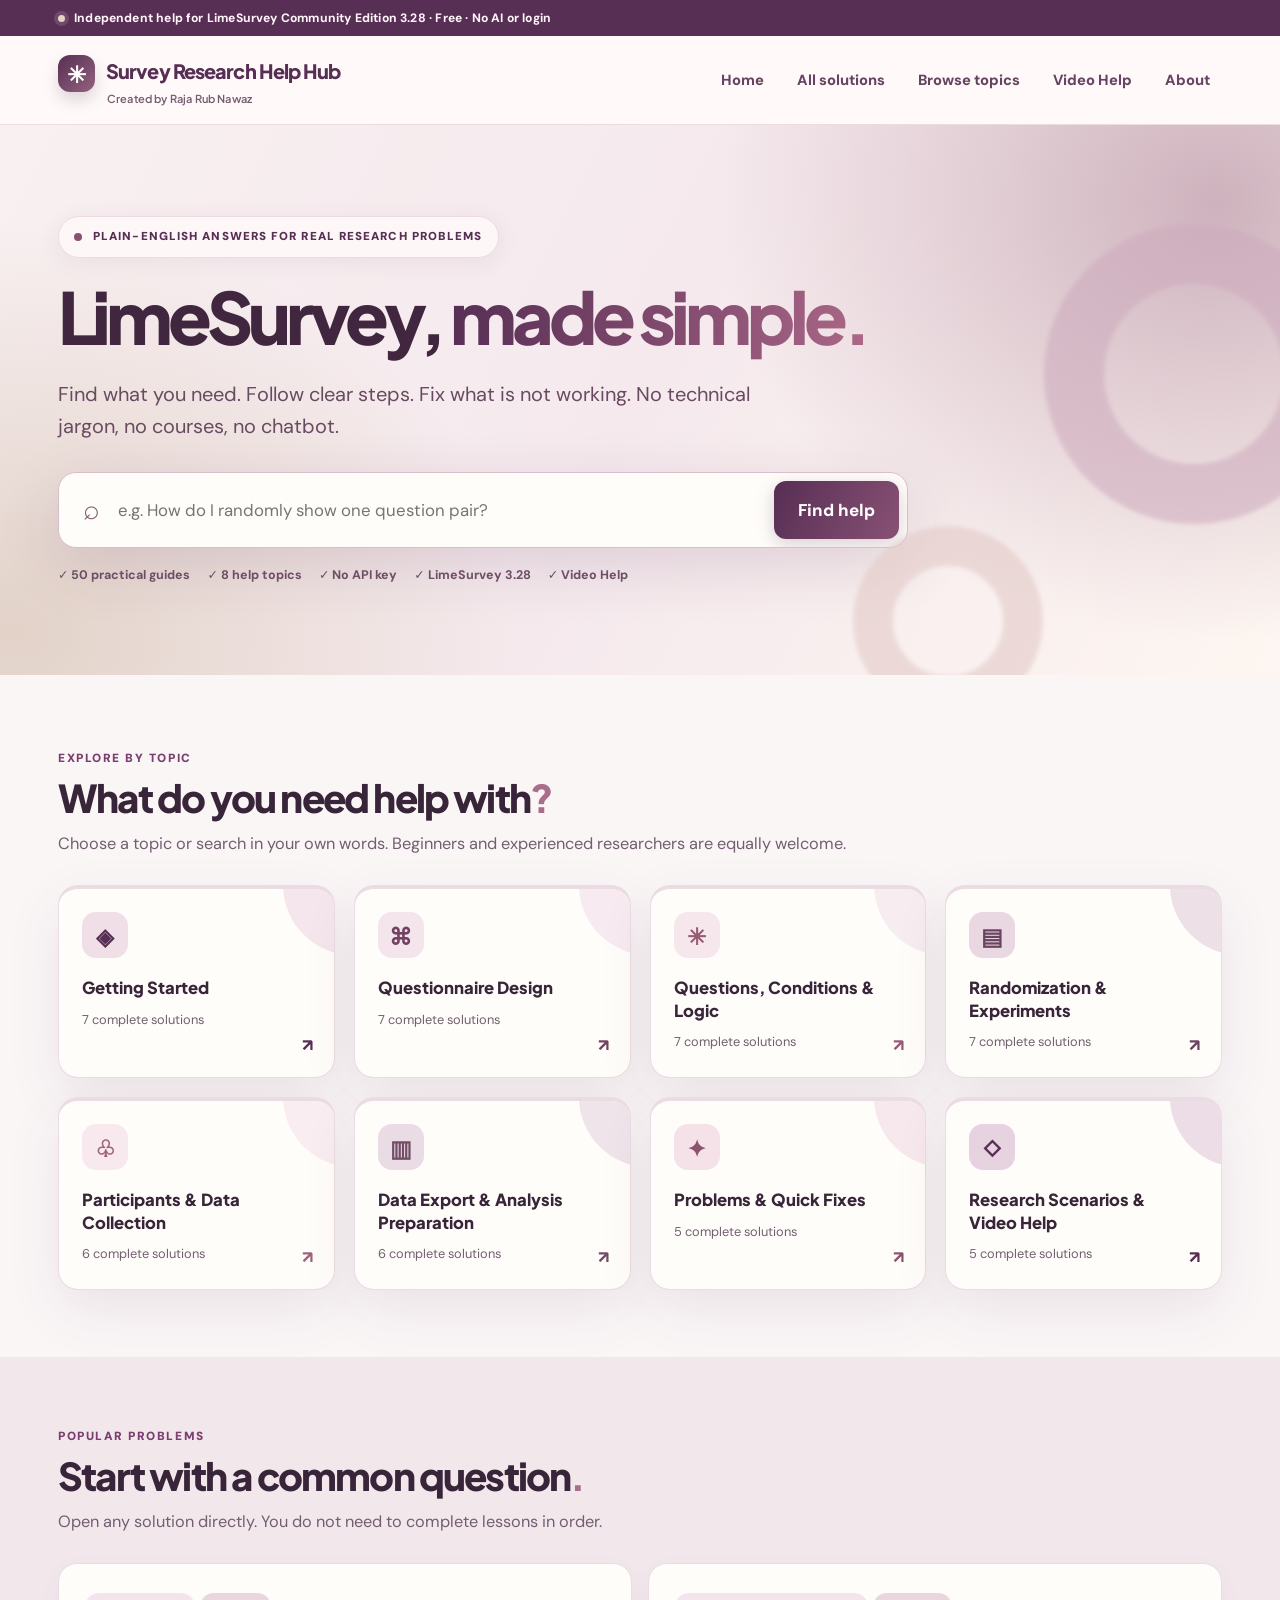
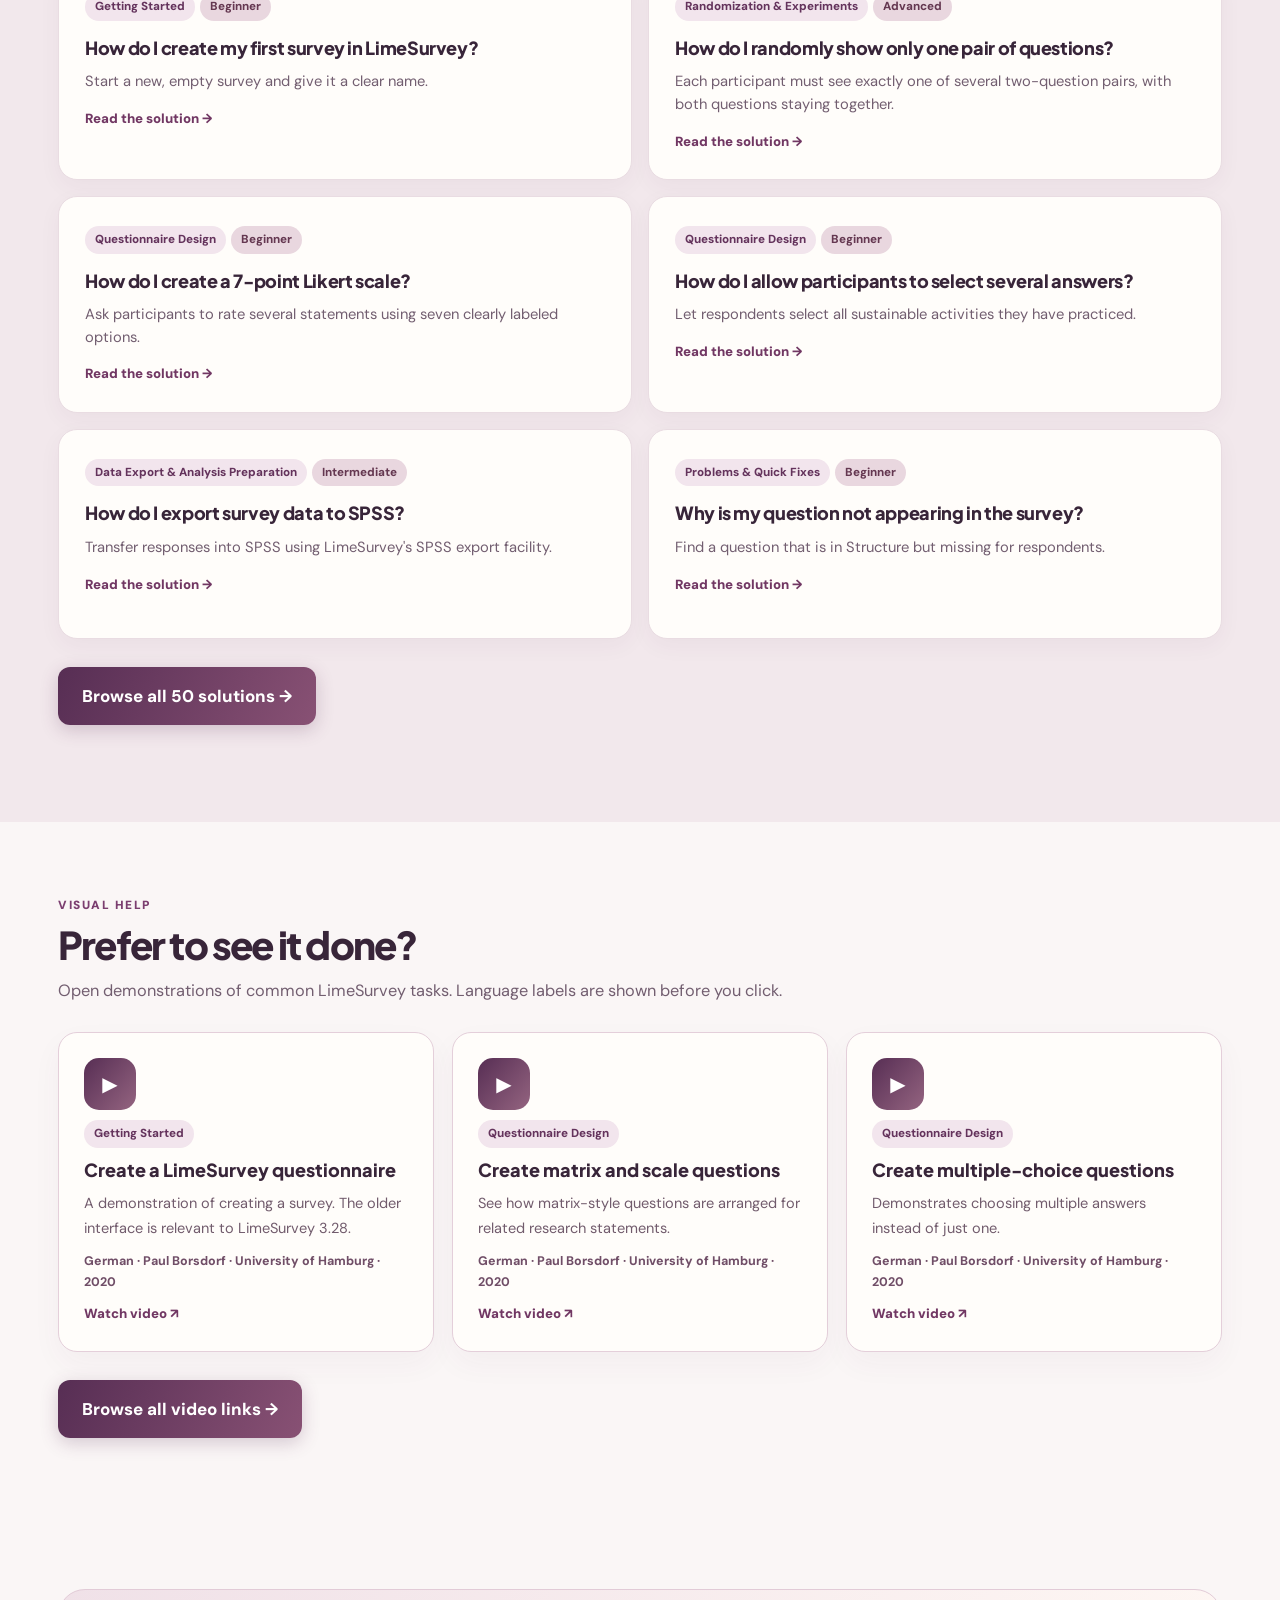
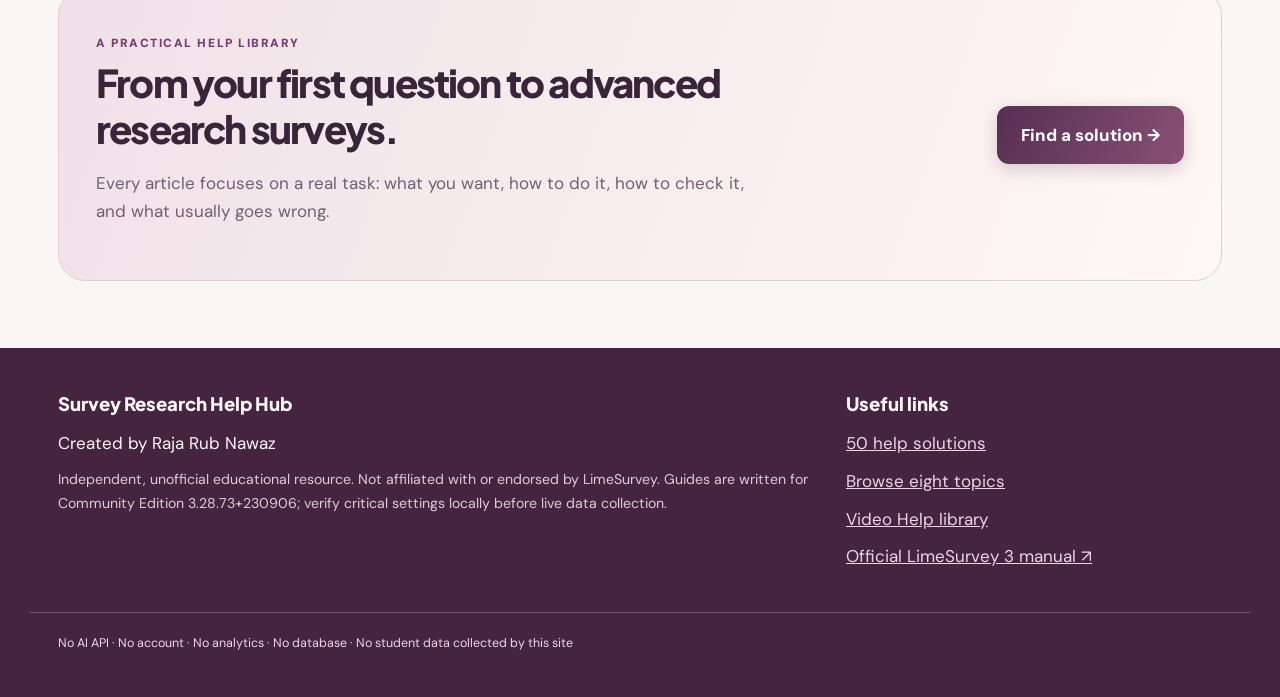
==== commit 5c2a3939: "V5" ====
--- a/index.html
+++ b/index.html
@@ -1,24 +1,27 @@
 <!doctype html>
 <html lang="en"><head><meta charset="utf-8"><meta name="viewport" content="width=device-width,initial-scale=1"><meta name="theme-color" content="#572E54"><meta name="description" content="50 practical, plain-English LimeSurvey 3.28 help articles for students and researchers. No AI, login, or API key required."><title>Survey Research Help Hub — LimeSurvey Made Simple</title><link rel="stylesheet" href="styles.css"></head>
 <body><a href="#main" class="skip-link">Skip to content</a><div class="announcement"><div class="wrap"><span class="dot"></span> Independent help for LimeSurvey Community Edition 3.28 · Free · No AI or login</div></div>
-<header class="top"><div class="wrap"><a class="brand" href="#home">Survey Research Help Hub<small>Created by Raja Rub Nawaz</small></a><nav class="nav" aria-label="Main navigation"><a href="#home">Home</a><a href="#help">All solutions</a><a href="#topics">Browse topics</a><a href="#about">About</a></nav></div></header>
+<header class="top"><div class="wrap"><a class="brand" href="#home">Survey Research Help Hub<small>Created by Raja Rub Nawaz</small></a><nav class="nav" aria-label="Main navigation"><a href="#home">Home</a><a href="#help">All solutions</a><a href="#topics">Browse topics</a><a href="#videos">Video Help</a><a href="#about">About</a></nav></div></header>
 <main id="main"><div id="app" aria-live="polite"><div class="wrap" style="padding-top:65px;padding-bottom:65px">Loading practical LimeSurvey help…</div></div></main>
-<footer class="footer"><div class="wrap footer-grid"><div><strong>Survey Research Help Hub</strong><p>Created by Raja Rub Nawaz</p><small>Independent, unofficial educational resource. Not affiliated with or endorsed by LimeSurvey. Guides are written for Community Edition 3.28.73+230906; verify critical settings locally before live data collection.</small></div><div><strong>Useful links</strong><p><a href="#help">50 help solutions</a></p><p><a href="#topics">Browse eight topics</a></p><p><a href="https://www.limesurvey.org/manual/Quick_start_guide_-_LimeSurvey_3.0%2B" target="_blank" rel="noopener noreferrer">Official LimeSurvey 3 manual ↗</a></p></div></div><div class="wrap footer-end">No AI API · No account · No analytics · No database · No student data collected by this site</div></footer>
+<footer class="footer"><div class="wrap footer-grid"><div><strong>Survey Research Help Hub</strong><p>Created by Raja Rub Nawaz</p><small>Independent, unofficial educational resource. Not affiliated with or endorsed by LimeSurvey. Guides are written for Community Edition 3.28.73+230906; verify critical settings locally before live data collection.</small></div><div><strong>Useful links</strong><p><a href="#help">50 help solutions</a></p><p><a href="#topics">Browse eight topics</a></p><p><a href="#videos">Video Help library</a></p><p><a href="https://www.limesurvey.org/manual/Quick_start_guide_-_LimeSurvey_3.0%2B" target="_blank" rel="noopener noreferrer">Official LimeSurvey 3 manual ↗</a></p></div></div><div class="wrap footer-end">No AI API · No account · No analytics · No database · No student data collected by this site</div></footer>
 <script>
 'use strict';
-const app=document.getElementById('app');let articles=[],byId=new Map();let cats=[];const icons=['◈','⌘','✳','▤','♧','▥','✦','◇'];const aliases={'random':['experiment','assignment','shuffle','condition','treatment'],'likert':['scale','array','five point','seven point'],'skip':['condition','relevance','hide'],'missing':['export','incomplete','blank'],'spss':['export','data','syntax'],'questions':['question','group','array'],'survey':['questionnaire','form']};
+const app=document.getElementById('app');let articles=[],byId=new Map();let cats=[],videos=[];const icons=['◈','⌘','✳','▤','♧','▥','✦','◇'];const aliases={'random':['experiment','assignment','shuffle','condition','treatment'],'likert':['scale','array','five point','seven point'],'skip':['condition','relevance','hide'],'missing':['export','incomplete','blank'],'spss':['export','data','syntax'],'questions':['question','group','array'],'survey':['questionnaire','form']};
 const esc=s=>String(s??'').replace(/[&<>"']/g,c=>({'&':'&amp;','<':'&lt;','>':'&gt;','"':'&quot;',"'":'&#39;'}[c]));
 const link=(id)=>'#article/'+encodeURIComponent(id);const htmlCard=a=>`<a class="article-card" href="${link(a.id)}"><span class="tag">${esc(a.category)}</span> <span class="tag green">${esc(a.level)}</span><strong>${esc(a.title)}</strong><p>${esc(a.summary)}</p><span class="card-link">Read the solution →</span></a>`;
 function tile(cat,i){const n=articles.filter(a=>a.category===cat).length;return `<a href="#category/${encodeURIComponent(cat)}" class="tile tile-${i}"><span class="em" aria-hidden="true">${icons[i]}</span><strong>${esc(cat)}</strong><small>${n} complete solutions</small><span class="tile-arrow" aria-hidden="true">↗</span></a>`}
 function searchForm(q=''){return `<form class="search" id="search-form" role="search"><label for="search-q" class="sr-only">Search LimeSurvey problems</label><span aria-hidden="true">⌕</span><input id="search-q" name="query" placeholder="e.g. How do I randomly show one question pair?" value="${esc(q)}" autocomplete="off"><button type="submit">Find help</button></form>`}
-function hero(){return `<section class="hero"><div class="wrap"><span class="eyebrow"><span class="eyebrow-dot"></span> Plain-English answers for real research problems</span><h1>LimeSurvey, <em>made simple.</em></h1><p>Find what you need. Follow clear steps. Fix what is not working. No technical jargon, no courses, no chatbot.</p>${searchForm()}<div class="helper"><span>✓ 50 practical guides</span><span>✓ 8 help topics</span><span>✓ No API key</span><span>✓ LimeSurvey 3.28</span></div><div class="hero-orb orb-one" aria-hidden="true"></div><div class="hero-orb orb-two" aria-hidden="true"></div></div></section>`}
-function home(){const featured=[...articles].filter(a=>/randomly show only one pair|7-point Likert|question not appearing|export survey data to SPSS|create my first survey|allow participants to select several answers/i.test(a.title)).slice(0,6);return `${hero()}<section class="section" id="topics-section"><div class="wrap"><span class="section-kicker">Explore by topic</span><h2>What do you need help with<span class="heading-dot">?</span></h2><p class="lead">Choose a topic or search in your own words. Beginners and experienced researchers are equally welcome.</p><div class="grid">${cats.map(tile).join('')}</div></div></section><section class="section section-alt"><div class="wrap"><span class="section-kicker">Popular problems</span><h2>Start with a common question<span class="heading-dot">.</span></h2><p class="lead">Open any solution directly. You do not need to complete lessons in order.</p><div class="results">${featured.map(htmlCard).join('')}</div><p class="all-cta"><a class="btn" href="#help">Browse all 50 solutions →</a></p></div></section><section class="section"><div class="wrap"><div class="welcome-strip"><div><span class="section-kicker">A practical help library</span><h2>From your first question to advanced research surveys.</h2><p>Every article focuses on a real task: what you want, how to do it, how to check it, and what usually goes wrong.</p></div><a class="btn" href="#help">Find a solution →</a></div></div></section>`}
+function videoCard(v){return `<a class="video-card" href="${esc(v.url)}" target="_blank" rel="noopener noreferrer"><span class="video-symbol" aria-hidden="true">▶</span><span class="tag">${esc(v.topic)}</span><strong>${esc(v.title)}</strong><p>${esc(v.description)}</p><span class="video-meta">${esc(v.language)} · ${esc(v.provider)} · ${esc(v.year)}</span><span class="card-link">Watch video ↗</span></a>`}
+function videoForArticle(a){const q=(a.title+" "+a.category).toLowerCase();let scored=videos.map(v=>({v,n:v.match.filter(k=>q.includes(k.toLowerCase())).length})).filter(x=>x.n).sort((a,b)=>b.n-a.n);return scored.slice(0,2).map(x=>x.v)}
+function videoLibrary(){return `<section class="section"><div class="wrap"><a class="back" href="#home">← Home</a><span class="section-kicker">Video Help</span><h2>See how it is done<span class="heading-dot">.</span></h2><p class="lead">These are independently hosted demonstrations; the videos open on their original websites. Most are in German, but their screen demonstrations may still help English-speaking students. The 2020–2021 videos are closer in age to LimeSurvey 3.28; verify the menus and settings in your installation.</p><div class="video-grid">${videos.map(videoCard).join("")}</div><div class="panel"><strong>Need English-language help?</strong><p>Use the written help articles on this site. Video availability is limited, and we do not label a video as English unless its spoken language is confirmed.</p><a href="#help">Browse all 50 English-language help articles →</a></div></div></section>`}
+function hero(){return `<section class="hero"><div class="wrap"><span class="eyebrow"><span class="eyebrow-dot"></span> Plain-English answers for real research problems</span><h1>LimeSurvey, <em>made simple.</em></h1><p>Find what you need. Follow clear steps. Fix what is not working. No technical jargon, no courses, no chatbot.</p>${searchForm()}<div class="helper"><span>✓ 50 practical guides</span><span>✓ 8 help topics</span><span>✓ No API key</span><span>✓ LimeSurvey 3.28</span><span>✓ Video Help</span></div><div class="hero-orb orb-one" aria-hidden="true"></div><div class="hero-orb orb-two" aria-hidden="true"></div></div></section>`}
+function home(){const featured=[...articles].filter(a=>/randomly show only one pair|7-point Likert|question not appearing|export survey data to SPSS|create my first survey|allow participants to select several answers/i.test(a.title)).slice(0,6);return `${hero()}<section class="section" id="topics-section"><div class="wrap"><span class="section-kicker">Explore by topic</span><h2>What do you need help with<span class="heading-dot">?</span></h2><p class="lead">Choose a topic or search in your own words. Beginners and experienced researchers are equally welcome.</p><div class="grid">${cats.map(tile).join('')}</div></div></section><section class="section section-alt"><div class="wrap"><span class="section-kicker">Popular problems</span><h2>Start with a common question<span class="heading-dot">.</span></h2><p class="lead">Open any solution directly. You do not need to complete lessons in order.</p><div class="results">${featured.map(htmlCard).join('')}</div><p class="all-cta"><a class="btn" href="#help">Browse all 50 solutions →</a></p></div></section><section class="section"><div class="wrap"><span class="section-kicker">Visual help</span><h2>Prefer to see it done?</h2><p class="lead">Open demonstrations of common LimeSurvey tasks. Language labels are shown before you click.</p><div class="video-grid compact">${videos.slice(0,3).map(videoCard).join("")}</div><p class="all-cta"><a class="btn" href="#videos">Browse all video links →</a></p></div></section><section class="section"><div class="wrap"><div class="welcome-strip"><div><span class="section-kicker">A practical help library</span><h2>From your first question to advanced research surveys.</h2><p>Every article focuses on a real task: what you want, how to do it, how to check it, and what usually goes wrong.</p></div><a class="btn" href="#help">Find a solution →</a></div></div></section>`}
 function tokenize(s){return String(s).toLowerCase().replace(/[^a-z0-9]+/g,' ').split(/\s+/).filter(x=>x.length>1)}
 function score(a,q){const terms=tokenize(q);if(!terms.length)return 1;const title=a.title.toLowerCase(),body=[a.summary,a.goal,a.category,a.keywords,...a.steps.flat(),...a.mistakes.flat()].join(' ').toLowerCase();return terms.reduce((s,t)=>{const related=[t,...(aliases[t]||[])];return s+Math.max(...related.map(x=>(title.includes(x)?7:0)+(body.includes(x)?2:0)))},0)}
 function listing(q='',cat='',level=''){const a=articles.filter(x=>(!cat||x.category===cat)&&(!level||x.level===level)).map(x=>({x,score:score(x,q)})).filter(x=>!q||x.score>0).sort((a,b)=>(q?b.score-a.score:0)||a.x.title.localeCompare(b.x.title)).map(x=>x.x);return `<section class="section"><div class="wrap"><a class="back" href="#home">← Home</a><span class="section-kicker">Find answers quickly</span><h2>${cat?esc(cat):q?'Search results':'All 50 help solutions'}</h2><p class="lead">${a.length} ${a.length===1?'solution':'solutions'}${q?' matching “'+esc(q)+'”':''}. Every result is an available article, not a placeholder.</p>${searchForm(q)}<div class="filterbar"><label for="category-filter">Topic <select id="category-filter"><option value="">All topics</option>${cats.map(c=>`<option value="${esc(c)}" ${cat===c?'selected':''}>${esc(c)}</option>`).join('')}</select></label><label for="level-filter">Difficulty <select id="level-filter"><option value="">All levels</option>${['Beginner','Intermediate','Advanced'].map(l=>`<option ${level===l?'selected':''}>${l}</option>`).join('')}</select></label></div>${a.length?`<div class="results">${a.map(htmlCard).join('')}</div>`:`<div class="empty"><strong>No matching article found.</strong><p>Try shorter words such as “random”, “Likert”, “export” or “condition”, or remove a filter.</p><a href="#help">View all solutions</a></div>`}</div></section>`}
-function article(a){const related=a.related.map(id=>byId.get(id)).filter(Boolean).slice(0,4);return `<section class="section"><div class="wrap article-body"><a href="#help" class="back">← All help solutions</a><div class="article-header"><div class="crumb">${esc(a.category)} · ${esc(a.level)}</div><h1>${esc(a.title)}</h1><p>${esc(a.summary)}</p><span class="tag">Community Edition ${esc(a.version)}</span><div class="article-actions"><button type="button" id="copy-article">Copy article link</button><button type="button" id="print-article">Print / save PDF</button></div></div><div class="panel"><h2>What you want to do</h2><p>${esc(a.goal)}</p></div><h2>How to do it — step by step</h2><ol class="steps">${a.steps.map(s=>`<li><strong>${esc(s[0])}</strong><p>${esc(s[1])}</p></li>`).join('')}</ol><div class="aside"><strong>How to check that it worked</strong><ul class="checklist">${a.check.map(x=>`<li>${esc(x)}</li>`).join('')}</ul></div><h2>Common mistakes and important notes</h2><div class="notes">${a.mistakes.map(m=>`<div class="note"><strong>${esc(m[0])}</strong>${esc(m[1])}</div>`).join('')}</div><h2>Related solutions</h2><div class="related">${related.map(x=>`<a href="${link(x.id)}">${esc(x.title)} →</a>`).join('')}</div><div class="panel reference"><strong>Check the official manual</strong><p><a href="${esc(a.source)}" target="_blank" rel="noopener noreferrer">${esc(a.sourceLabel)} ↗</a></p><p class="muted"><small>Reviewed ${esc(a.review)} · ${esc(a.verified)}. This is an independent guide. Exact menus and special configurations should be checked in your own installation before collecting real research data.</small></p></div></div></section>`}
+function article(a){const related=a.related.map(id=>byId.get(id)).filter(Boolean).slice(0,4);return `<section class="section"><div class="wrap article-body"><a href="#help" class="back">← All help solutions</a><div class="article-header"><div class="crumb">${esc(a.category)} · ${esc(a.level)}</div><h1>${esc(a.title)}</h1><p>${esc(a.summary)}</p><span class="tag">Community Edition ${esc(a.version)}</span><div class="article-actions"><button type="button" id="copy-article">Copy article link</button><button type="button" id="print-article">Print / save PDF</button></div></div><div class="panel"><h2>What you want to do</h2><p>${esc(a.goal)}</p></div><h2>How to do it — step by step</h2><ol class="steps">${a.steps.map(s=>`<li><strong>${esc(s[0])}</strong><p>${esc(s[1])}</p></li>`).join('')}</ol><div class="aside"><strong>How to check that it worked</strong><ul class="checklist">${a.check.map(x=>`<li>${esc(x)}</li>`).join('')}</ul></div><h2>Common mistakes and important notes</h2><div class="notes">${a.mistakes.map(m=>`<div class="note"><strong>${esc(m[0])}</strong>${esc(m[1])}</div>`).join('')}</div>${videoForArticle(a).length?`<div class="video-related"><h2>Watch a related video</h2><p class="muted">External demonstration. Check the language and the LimeSurvey version before following the steps.</p><div class="video-grid compact">${videoForArticle(a).map(videoCard).join("")}</div></div>`:""}<h2>Related solutions</h2><div class="related">${related.map(x=>`<a href="${link(x.id)}">${esc(x.title)} →</a>`).join('')}</div><div class="panel reference"><strong>Check the official manual</strong><p><a href="${esc(a.source)}" target="_blank" rel="noopener noreferrer">${esc(a.sourceLabel)} ↗</a></p><p class="muted"><small>Reviewed ${esc(a.review)} · ${esc(a.verified)}. This is an independent guide. Exact menus and special configurations should be checked in your own installation before collecting real research data.</small></p></div></div></section>`}
 function topics(){return `<section class="section"><div class="wrap"><a href="#home" class="back">← Home</a><span class="section-kicker">Eight help categories</span><h2>Browse by topic<span class="heading-dot">.</span></h2><p class="lead">50 complete help articles, arranged by the problem you want to solve.</p><div class="grid">${cats.map(tile).join('')}</div></div></section>`}
 function about(){return `<section class="section"><div class="wrap article-body"><a href="#home" class="back">← Home</a><span class="section-kicker">About this project</span><h2>Practical LimeSurvey help, without the jargon.</h2><div class="panel"><p><strong>Survey Research Help Hub</strong> is an independent, unofficial educational resource created by Raja Rub Nawaz. It helps students, researchers and faculty find simple solutions to common LimeSurvey problems.</p><p>Instead of a formal course, this site provides searchable, task-focused help articles. Begin anywhere; there is no registration, quiz or learning sequence.</p><p>It does not use an AI assistant, API key, database, tracking or visitor account. Searches happen in your own browser against the available help catalogue.</p></div><h2>Which LimeSurvey version?</h2><p>Articles target Community Edition <strong>3.28.73+230906</strong>. The older interface differs from newer LimeSurvey releases. Some advanced workflows, particularly random assignment for experiments, should be tested in the local installation before participant recruitment.</p><h2>Before live research</h2><p>Test participant paths, consent materials, access settings, anonymity, data storage and exported results. The hub is a practical guide; local institutional requirements still apply.</p><p><a href="https://www.limesurvey.org/manual/Quick_start_guide_-_LimeSurvey_3.0%2B" target="_blank" rel="noopener noreferrer">Official LimeSurvey 3 quick-start documentation ↗</a></p></div></section>`}
-function render(){let raw=location.hash.replace(/^#/,'')||'home';let route=raw.split('/');let page=route[0];let content;if(page==='article'){let a=byId.get(decodeURIComponent(route.slice(1).join('/')));content=a?article(a):listing()}else if(page==='category')content=listing('',decodeURIComponent(route.slice(1).join('/')));else if(page==='search')content=listing(decodeURIComponent(route.slice(1).join('/')));else if(page==='help')content=listing();else if(page==='topics')content=topics();else if(page==='about')content=about();else content=home();app.innerHTML=content;document.title=(page==='article'&&byId.get(decodeURIComponent(route.slice(1).join('/')))?.title||'Survey Research Help Hub')+' — Survey Research Help Hub';let f=document.getElementById('search-form');if(f)f.addEventListener('submit',e=>{e.preventDefault();location.hash='search/'+encodeURIComponent(document.getElementById('search-q').value.trim())});const cf=document.getElementById('category-filter'),lf=document.getElementById('level-filter');const filterChange=()=>{const q=document.getElementById('search-q')?.value.trim()||'';const c=document.getElementById('category-filter')?.value||'';const l=document.getElementById('level-filter')?.value||'';app.innerHTML=listing(q,c,l);bindFilters()};function bindFilters(){document.getElementById('category-filter')?.addEventListener('change',filterChange);document.getElementById('level-filter')?.addEventListener('change',filterChange);document.getElementById('search-form')?.addEventListener('submit',e=>{e.preventDefault();location.hash='search/'+encodeURIComponent(document.getElementById('search-q').value.trim());render()})}if(cf||lf)bindFilters();document.getElementById('copy-article')?.addEventListener('click',async()=>{try{await navigator.clipboard.writeText(location.href);document.getElementById('copy-article').textContent='Link copied'}catch(e){window.prompt('Copy the link:',location.href)}});document.getElementById('print-article')?.addEventListener('click',()=>window.print());window.scrollTo({top:0,behavior:'instant'})}
-fetch('./articles.json').then(r=>{if(!r.ok)throw Error('Missing articles.json');return r.json()}).then(a=>{articles=a;byId=new Map(a.map(x=>[x.id,x]));cats=[...new Set(a.map(x=>x.category))];render()}).catch(()=>{app.innerHTML='<section class="section"><div class="wrap empty"><h2>Could not load the help library</h2><p>Make sure <code>index.html</code>, <code>styles.css</code> and <code>articles.json</code> are all in the same folder on the server. Do not open the HTML directly with a file:// address.</p></div></section>'});window.addEventListener('hashchange',render);
+function render(){let raw=location.hash.replace(/^#/,'')||'home';let route=raw.split('/');let page=route[0];let content;if(page==='article'){let a=byId.get(decodeURIComponent(route.slice(1).join('/')));content=a?article(a):listing()}else if(page==='category')content=listing('',decodeURIComponent(route.slice(1).join('/')));else if(page==='search')content=listing(decodeURIComponent(route.slice(1).join('/')));else if(page==='help')content=listing();else if(page==='topics')content=topics();else if(page==='videos')content=videoLibrary();else if(page==='about')content=about();else content=home();app.innerHTML=content;document.title=(page==='article'&&byId.get(decodeURIComponent(route.slice(1).join('/')))?.title||'Survey Research Help Hub')+' — Survey Research Help Hub';let f=document.getElementById('search-form');if(f)f.addEventListener('submit',e=>{e.preventDefault();location.hash='search/'+encodeURIComponent(document.getElementById('search-q').value.trim())});const cf=document.getElementById('category-filter'),lf=document.getElementById('level-filter');const filterChange=()=>{const q=document.getElementById('search-q')?.value.trim()||'';const c=document.getElementById('category-filter')?.value||'';const l=document.getElementById('level-filter')?.value||'';app.innerHTML=listing(q,c,l);bindFilters()};function bindFilters(){document.getElementById('category-filter')?.addEventListener('change',filterChange);document.getElementById('level-filter')?.addEventListener('change',filterChange);document.getElementById('search-form')?.addEventListener('submit',e=>{e.preventDefault();location.hash='search/'+encodeURIComponent(document.getElementById('search-q').value.trim());render()})}if(cf||lf)bindFilters();document.getElementById('copy-article')?.addEventListener('click',async()=>{try{await navigator.clipboard.writeText(location.href);document.getElementById('copy-article').textContent='Link copied'}catch(e){window.prompt('Copy the link:',location.href)}});document.getElementById('print-article')?.addEventListener('click',()=>window.print());window.scrollTo({top:0,behavior:'instant'})}
+Promise.all(['./articles.json','./videos.json'].map(u=>fetch(u).then(r=>{if(!r.ok)throw Error('Missing '+u);return r.json()}))).then(([a,v])=>{articles=a;videos=v;byId=new Map(a.map(x=>[x.id,x]));cats=[...new Set(a.map(x=>x.category))];render()}).catch(()=>{app.innerHTML='<section class="section"><div class="wrap empty"><h2>Could not load the help library</h2><p>Make sure <code>index.html</code>, <code>styles.css</code> and <code>articles.json</code> and <code>videos.json</code> are all in the same folder on the server. Do not open the HTML directly with a file:// address.</p></div></section>'});window.addEventListener('hashchange',render);
 </script></body></html>
--- a/styles.css
+++ b/styles.css
@@ -73,3 +73,15 @@
 .reference{margin-top:37px}.reference p{margin:.6em 0}.article-body .back{display:inline-block;text-decoration:none}.article-header h1{overflow-wrap:break-word}
 @media(max-width:750px){.welcome-strip{display:block}.footer-grid{grid-template-columns:1fr}.nav a{padding:8px}.filterbar label{display:flex;flex-direction:column;gap:6px;flex:1}.filterbar select{margin-left:0;min-width:140px}}
 @media print{.announcement,.top,.footer,.article-actions,.related,.back{display:none!important}body{background:white;color:black;font-size:12pt}.section{padding:0}.article-body{max-width:none}.panel,.aside,.note{break-inside:avoid;box-shadow:none}.steps li{break-inside:avoid}.article-header h1{font-size:24pt}}
+
+/* V5 verified external video resource library */
+.video-grid{display:grid;grid-template-columns:repeat(2,minmax(0,1fr));gap:18px;margin:22px 0}
+.video-grid.compact{grid-template-columns:repeat(3,minmax(0,1fr))}
+.video-card{background:#fffdfa;color:#382539;text-decoration:none;border:1px solid #e4cfda;border-radius:19px;padding:25px;display:flex;align-items:flex-start;flex-direction:column;gap:10px;box-shadow:0 12px 30px #572e540b;transition:transform .16s,box-shadow .16s}
+.video-card:hover{transform:translateY(-3px);box-shadow:0 17px 40px #572e5422;color:#382539}
+.video-symbol{width:52px;height:52px;border-radius:15px;display:grid;place-items:center;background:linear-gradient(130deg,#572E54,#946480);color:white;font-size:1.25rem}
+.video-card strong{font:800 1.13rem/1.35 'Plus Jakarta Sans',sans-serif}
+.video-card p{font-size:.91rem;color:#715b6c;margin:0}.video-card .card-link{margin-top:auto}.video-meta{font-size:.78rem;color:#704e67;font-weight:750}
+.video-related{margin:35px 0}.video-related .video-grid{grid-template-columns:repeat(2,minmax(0,1fr))}
+@media(max-width:760px){.video-grid,.video-grid.compact,.video-related .video-grid{grid-template-columns:1fr}}
+@media print{.video-related{display:none}}
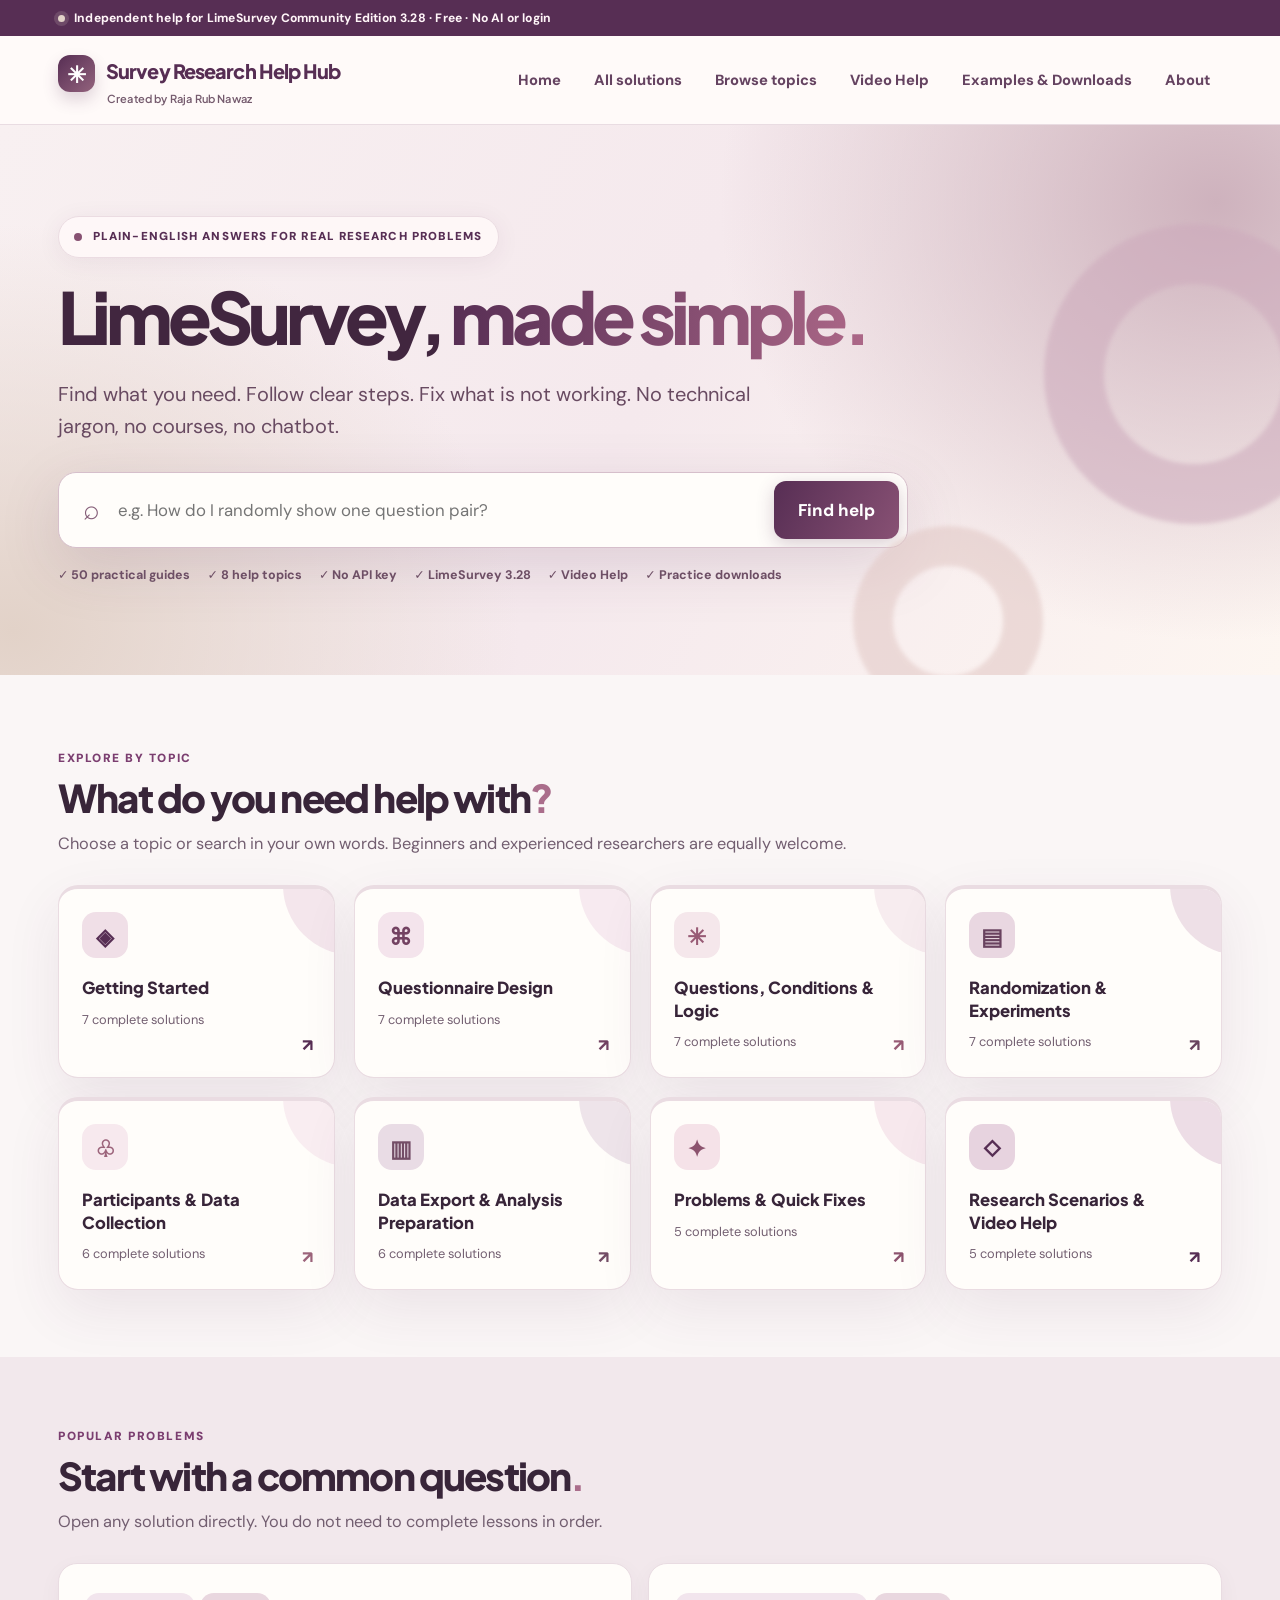
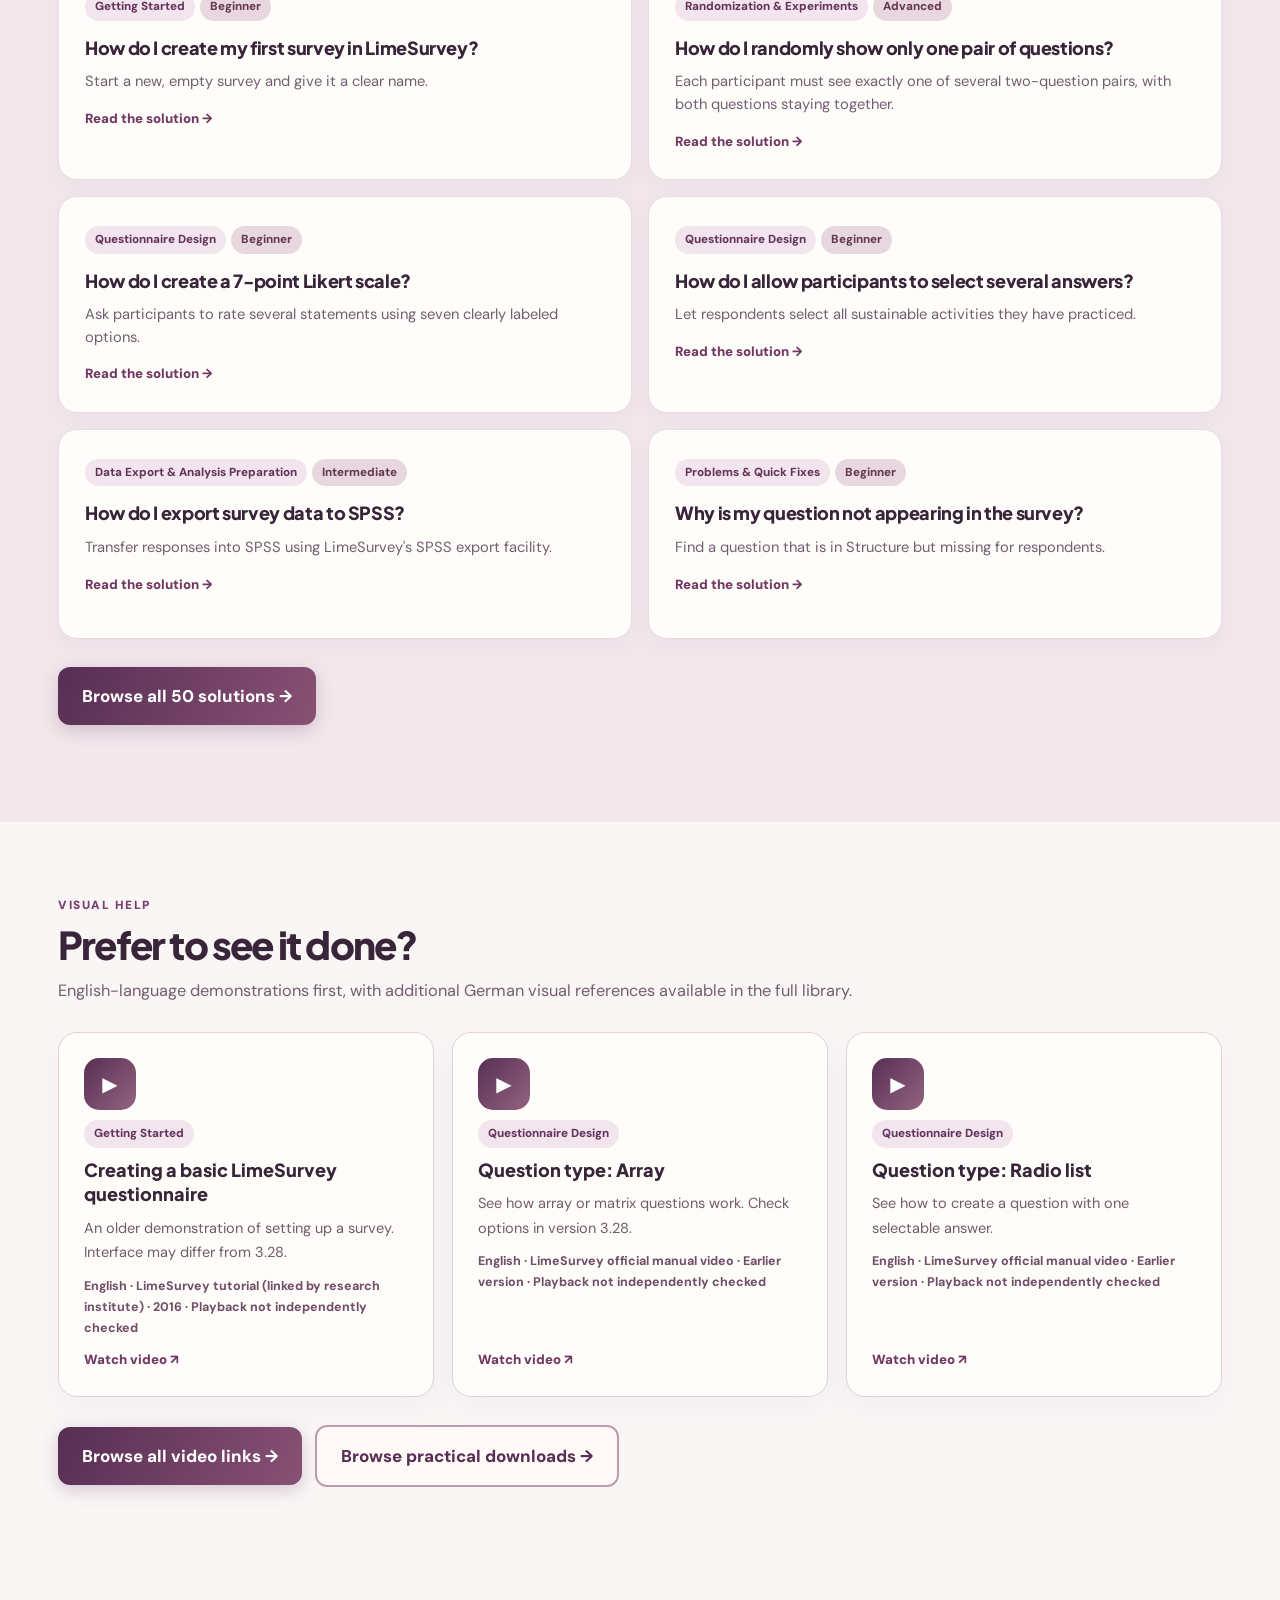
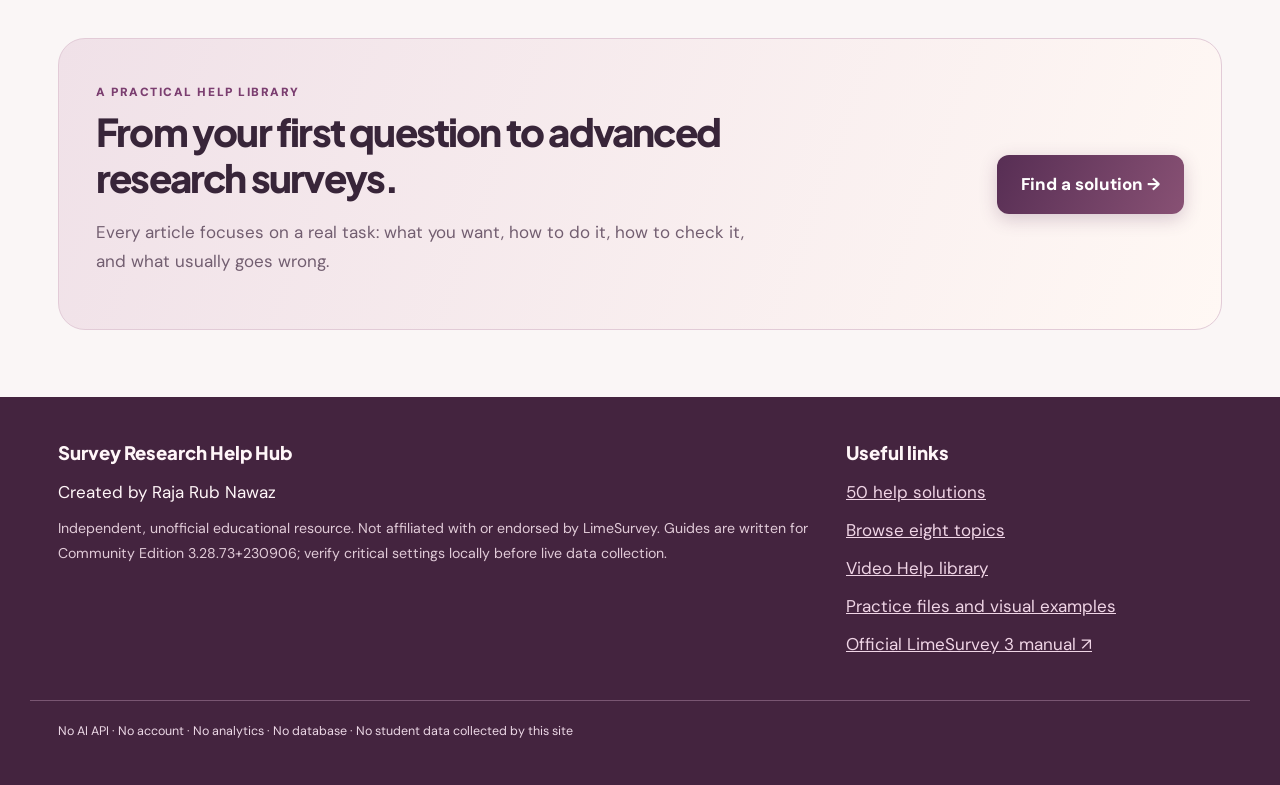
==== commit 1238061d: "after_v5_direct_final" ====
--- a/index.html
+++ b/index.html
@@ -1,9 +1,9 @@
 <!doctype html>
-<html lang="en"><head><meta charset="utf-8"><meta name="viewport" content="width=device-width,initial-scale=1"><meta name="theme-color" content="#572E54"><meta name="description" content="50 practical, plain-English LimeSurvey 3.28 help articles for students and researchers. No AI, login, or API key required."><title>Survey Research Help Hub — LimeSurvey Made Simple</title><link rel="stylesheet" href="styles.css"></head>
+<html lang="en"><head><meta charset="utf-8"><meta name="viewport" content="width=device-width,initial-scale=1"><meta name="theme-color" content="#572E54"><meta name="description" content="50 plain-English LimeSurvey 3.28 help articles and practical examples for students and researchers. No AI, login, or API key required."><title>Survey Research Help Hub — LimeSurvey Made Simple</title><link rel="stylesheet" href="styles.css"></head>
 <body><a href="#main" class="skip-link">Skip to content</a><div class="announcement"><div class="wrap"><span class="dot"></span> Independent help for LimeSurvey Community Edition 3.28 · Free · No AI or login</div></div>
-<header class="top"><div class="wrap"><a class="brand" href="#home">Survey Research Help Hub<small>Created by Raja Rub Nawaz</small></a><nav class="nav" aria-label="Main navigation"><a href="#home">Home</a><a href="#help">All solutions</a><a href="#topics">Browse topics</a><a href="#videos">Video Help</a><a href="#about">About</a></nav></div></header>
+<header class="top"><div class="wrap"><a class="brand" href="#home">Survey Research Help Hub<small>Created by Raja Rub Nawaz</small></a><nav class="nav" aria-label="Main navigation"><a href="#home">Home</a><a href="#help">All solutions</a><a href="#topics">Browse topics</a><a href="#videos">Video Help</a><a href="#examples">Examples & Downloads</a><a href="#about">About</a></nav></div></header>
 <main id="main"><div id="app" aria-live="polite"><div class="wrap" style="padding-top:65px;padding-bottom:65px">Loading practical LimeSurvey help…</div></div></main>
-<footer class="footer"><div class="wrap footer-grid"><div><strong>Survey Research Help Hub</strong><p>Created by Raja Rub Nawaz</p><small>Independent, unofficial educational resource. Not affiliated with or endorsed by LimeSurvey. Guides are written for Community Edition 3.28.73+230906; verify critical settings locally before live data collection.</small></div><div><strong>Useful links</strong><p><a href="#help">50 help solutions</a></p><p><a href="#topics">Browse eight topics</a></p><p><a href="#videos">Video Help library</a></p><p><a href="https://www.limesurvey.org/manual/Quick_start_guide_-_LimeSurvey_3.0%2B" target="_blank" rel="noopener noreferrer">Official LimeSurvey 3 manual ↗</a></p></div></div><div class="wrap footer-end">No AI API · No account · No analytics · No database · No student data collected by this site</div></footer>
+<footer class="footer"><div class="wrap footer-grid"><div><strong>Survey Research Help Hub</strong><p>Created by Raja Rub Nawaz</p><small>Independent, unofficial educational resource. Not affiliated with or endorsed by LimeSurvey. Guides are written for Community Edition 3.28.73+230906; verify critical settings locally before live data collection.</small></div><div><strong>Useful links</strong><p><a href="#help">50 help solutions</a></p><p><a href="#topics">Browse eight topics</a></p><p><a href="#videos">Video Help library</a></p><p><a href="#examples">Practice files and visual examples</a></p><p><a href="https://www.limesurvey.org/manual/Quick_start_guide_-_LimeSurvey_3.0%2B" target="_blank" rel="noopener noreferrer">Official LimeSurvey 3 manual ↗</a></p></div></div><div class="wrap footer-end">No AI API · No account · No analytics · No database · No student data collected by this site</div></footer>
 <script>
 'use strict';
 const app=document.getElementById('app');let articles=[],byId=new Map();let cats=[],videos=[];const icons=['◈','⌘','✳','▤','♧','▥','✦','◇'];const aliases={'random':['experiment','assignment','shuffle','condition','treatment'],'likert':['scale','array','five point','seven point'],'skip':['condition','relevance','hide'],'missing':['export','incomplete','blank'],'spss':['export','data','syntax'],'questions':['question','group','array'],'survey':['questionnaire','form']};
@@ -11,17 +11,30 @@
 const link=(id)=>'#article/'+encodeURIComponent(id);const htmlCard=a=>`<a class="article-card" href="${link(a.id)}"><span class="tag">${esc(a.category)}</span> <span class="tag green">${esc(a.level)}</span><strong>${esc(a.title)}</strong><p>${esc(a.summary)}</p><span class="card-link">Read the solution →</span></a>`;
 function tile(cat,i){const n=articles.filter(a=>a.category===cat).length;return `<a href="#category/${encodeURIComponent(cat)}" class="tile tile-${i}"><span class="em" aria-hidden="true">${icons[i]}</span><strong>${esc(cat)}</strong><small>${n} complete solutions</small><span class="tile-arrow" aria-hidden="true">↗</span></a>`}
 function searchForm(q=''){return `<form class="search" id="search-form" role="search"><label for="search-q" class="sr-only">Search LimeSurvey problems</label><span aria-hidden="true">⌕</span><input id="search-q" name="query" placeholder="e.g. How do I randomly show one question pair?" value="${esc(q)}" autocomplete="off"><button type="submit">Find help</button></form>`}
-function videoCard(v){return `<a class="video-card" href="${esc(v.url)}" target="_blank" rel="noopener noreferrer"><span class="video-symbol" aria-hidden="true">▶</span><span class="tag">${esc(v.topic)}</span><strong>${esc(v.title)}</strong><p>${esc(v.description)}</p><span class="video-meta">${esc(v.language)} · ${esc(v.provider)} · ${esc(v.year)}</span><span class="card-link">Watch video ↗</span></a>`}
-function videoForArticle(a){const q=(a.title+" "+a.category).toLowerCase();let scored=videos.map(v=>({v,n:v.match.filter(k=>q.includes(k.toLowerCase())).length})).filter(x=>x.n).sort((a,b)=>b.n-a.n);return scored.slice(0,2).map(x=>x.v)}
-function videoLibrary(){return `<section class="section"><div class="wrap"><a class="back" href="#home">← Home</a><span class="section-kicker">Video Help</span><h2>See how it is done<span class="heading-dot">.</span></h2><p class="lead">These are independently hosted demonstrations; the videos open on their original websites. Most are in German, but their screen demonstrations may still help English-speaking students. The 2020–2021 videos are closer in age to LimeSurvey 3.28; verify the menus and settings in your installation.</p><div class="video-grid">${videos.map(videoCard).join("")}</div><div class="panel"><strong>Need English-language help?</strong><p>Use the written help articles on this site. Video availability is limited, and we do not label a video as English unless its spoken language is confirmed.</p><a href="#help">Browse all 50 English-language help articles →</a></div></div></section>`}
-function hero(){return `<section class="hero"><div class="wrap"><span class="eyebrow"><span class="eyebrow-dot"></span> Plain-English answers for real research problems</span><h1>LimeSurvey, <em>made simple.</em></h1><p>Find what you need. Follow clear steps. Fix what is not working. No technical jargon, no courses, no chatbot.</p>${searchForm()}<div class="helper"><span>✓ 50 practical guides</span><span>✓ 8 help topics</span><span>✓ No API key</span><span>✓ LimeSurvey 3.28</span><span>✓ Video Help</span></div><div class="hero-orb orb-one" aria-hidden="true"></div><div class="hero-orb orb-two" aria-hidden="true"></div></div></section>`}
-function home(){const featured=[...articles].filter(a=>/randomly show only one pair|7-point Likert|question not appearing|export survey data to SPSS|create my first survey|allow participants to select several answers/i.test(a.title)).slice(0,6);return `${hero()}<section class="section" id="topics-section"><div class="wrap"><span class="section-kicker">Explore by topic</span><h2>What do you need help with<span class="heading-dot">?</span></h2><p class="lead">Choose a topic or search in your own words. Beginners and experienced researchers are equally welcome.</p><div class="grid">${cats.map(tile).join('')}</div></div></section><section class="section section-alt"><div class="wrap"><span class="section-kicker">Popular problems</span><h2>Start with a common question<span class="heading-dot">.</span></h2><p class="lead">Open any solution directly. You do not need to complete lessons in order.</p><div class="results">${featured.map(htmlCard).join('')}</div><p class="all-cta"><a class="btn" href="#help">Browse all 50 solutions →</a></p></div></section><section class="section"><div class="wrap"><span class="section-kicker">Visual help</span><h2>Prefer to see it done?</h2><p class="lead">Open demonstrations of common LimeSurvey tasks. Language labels are shown before you click.</p><div class="video-grid compact">${videos.slice(0,3).map(videoCard).join("")}</div><p class="all-cta"><a class="btn" href="#videos">Browse all video links →</a></p></div></section><section class="section"><div class="wrap"><div class="welcome-strip"><div><span class="section-kicker">A practical help library</span><h2>From your first question to advanced research surveys.</h2><p>Every article focuses on a real task: what you want, how to do it, how to check it, and what usually goes wrong.</p></div><a class="btn" href="#help">Find a solution →</a></div></div></section>`}
+function videoCard(v){return `<a class="video-card" href="${esc(v.url)}" target="_blank" rel="noopener noreferrer"><span class="video-symbol" aria-hidden="true">▶</span><span class="tag">${esc(v.topic)}</span><strong>${esc(v.title)}</strong><p>${esc(v.description)}</p><span class="video-meta">${esc(v.language)} · ${esc(v.provider)} · ${esc(v.year)} · Playback not independently checked</span><span class="card-link">Watch video ↗</span></a>`}
+function videoForArticle(a){const q=(a.title+" "+a.category).toLowerCase();let scored=videos.map(v=>({v,n:v.match.filter(k=>q.includes(k.toLowerCase())).length})).filter(x=>x.n).sort((a,b)=>(a.v.language.startsWith("English")?0:1)-(b.v.language.startsWith("English")?0:1)||b.n-a.n);return scored.slice(0,2).map(x=>x.v)}
+function videoLibrary(){return `<section class="section"><div class="wrap"><a class="back" href="#home">← Home</a><span class="section-kicker">Video Help</span><h2>See how it is done<span class="heading-dot">.</span></h2><p class="lead">These are independently hosted demonstrations; the videos open on their original websites. English-language resources appear first. Older videos may show different menus, and the LimeSurvey 6 video is marked clearly. German demonstrations appear afterwards as optional visual references. Always follow our LimeSurvey 3.28 written steps when interfaces differ.</p><div class="video-grid">${videos.map(videoCard).join("")}</div><div class="panel"><strong>Important about video language and version</strong><p>The English titles were gathered from English-language official or academic resource pages; their audio and current playback availability have not all been independently reviewed. The written articles remain the primary guide for LimeSurvey 3.28.</p><a href="#help">Browse all 50 English-language help articles →</a></div></div></section>`}
+function hero(){return `<section class="hero"><div class="wrap"><span class="eyebrow"><span class="eyebrow-dot"></span> Plain-English answers for real research problems</span><h1>LimeSurvey, <em>made simple.</em></h1><p>Find what you need. Follow clear steps. Fix what is not working. No technical jargon, no courses, no chatbot.</p>${searchForm()}<div class="helper"><span>✓ 50 practical guides</span><span>✓ 8 help topics</span><span>✓ No API key</span><span>✓ LimeSurvey 3.28</span><span>✓ Video Help</span><span>✓ Practice downloads</span></div><div class="hero-orb orb-one" aria-hidden="true"></div><div class="hero-orb orb-two" aria-hidden="true"></div></div></section>`}
+function home(){const featured=[...articles].filter(a=>/randomly show only one pair|7-point Likert|question not appearing|export survey data to SPSS|create my first survey|allow participants to select several answers/i.test(a.title)).slice(0,6);return `${hero()}<section class="section" id="topics-section"><div class="wrap"><span class="section-kicker">Explore by topic</span><h2>What do you need help with<span class="heading-dot">?</span></h2><p class="lead">Choose a topic or search in your own words. Beginners and experienced researchers are equally welcome.</p><div class="grid">${cats.map(tile).join('')}</div></div></section><section class="section section-alt"><div class="wrap"><span class="section-kicker">Popular problems</span><h2>Start with a common question<span class="heading-dot">.</span></h2><p class="lead">Open any solution directly. You do not need to complete lessons in order.</p><div class="results">${featured.map(htmlCard).join('')}</div><p class="all-cta"><a class="btn" href="#help">Browse all 50 solutions →</a></p></div></section><section class="section"><div class="wrap"><span class="section-kicker">Visual help</span><h2>Prefer to see it done?</h2><p class="lead">English-language demonstrations first, with additional German visual references available in the full library.</p><div class="video-grid compact">${videos.slice(0,3).map(videoCard).join("")}</div><p class="all-cta"><a class="btn" href="#videos">Browse all video links →</a> <a class="btn btn-soft" href="#examples">Browse practical downloads →</a></p></div></section><section class="section"><div class="wrap"><div class="welcome-strip"><div><span class="section-kicker">A practical help library</span><h2>From your first question to advanced research surveys.</h2><p>Every article focuses on a real task: what you want, how to do it, how to check it, and what usually goes wrong.</p></div><a class="btn" href="#help">Find a solution →</a></div></div></section>`}
 function tokenize(s){return String(s).toLowerCase().replace(/[^a-z0-9]+/g,' ').split(/\s+/).filter(x=>x.length>1)}
 function score(a,q){const terms=tokenize(q);if(!terms.length)return 1;const title=a.title.toLowerCase(),body=[a.summary,a.goal,a.category,a.keywords,...a.steps.flat(),...a.mistakes.flat()].join(' ').toLowerCase();return terms.reduce((s,t)=>{const related=[t,...(aliases[t]||[])];return s+Math.max(...related.map(x=>(title.includes(x)?7:0)+(body.includes(x)?2:0)))},0)}
 function listing(q='',cat='',level=''){const a=articles.filter(x=>(!cat||x.category===cat)&&(!level||x.level===level)).map(x=>({x,score:score(x,q)})).filter(x=>!q||x.score>0).sort((a,b)=>(q?b.score-a.score:0)||a.x.title.localeCompare(b.x.title)).map(x=>x.x);return `<section class="section"><div class="wrap"><a class="back" href="#home">← Home</a><span class="section-kicker">Find answers quickly</span><h2>${cat?esc(cat):q?'Search results':'All 50 help solutions'}</h2><p class="lead">${a.length} ${a.length===1?'solution':'solutions'}${q?' matching “'+esc(q)+'”':''}. Every result is an available article, not a placeholder.</p>${searchForm(q)}<div class="filterbar"><label for="category-filter">Topic <select id="category-filter"><option value="">All topics</option>${cats.map(c=>`<option value="${esc(c)}" ${cat===c?'selected':''}>${esc(c)}</option>`).join('')}</select></label><label for="level-filter">Difficulty <select id="level-filter"><option value="">All levels</option>${['Beginner','Intermediate','Advanced'].map(l=>`<option ${level===l?'selected':''}>${l}</option>`).join('')}</select></label></div>${a.length?`<div class="results">${a.map(htmlCard).join('')}</div>`:`<div class="empty"><strong>No matching article found.</strong><p>Try shorter words such as “random”, “Likert”, “export” or “condition”, or remove a filter.</p><a href="#help">View all solutions</a></div>`}</div></section>`}
-function article(a){const related=a.related.map(id=>byId.get(id)).filter(Boolean).slice(0,4);return `<section class="section"><div class="wrap article-body"><a href="#help" class="back">← All help solutions</a><div class="article-header"><div class="crumb">${esc(a.category)} · ${esc(a.level)}</div><h1>${esc(a.title)}</h1><p>${esc(a.summary)}</p><span class="tag">Community Edition ${esc(a.version)}</span><div class="article-actions"><button type="button" id="copy-article">Copy article link</button><button type="button" id="print-article">Print / save PDF</button></div></div><div class="panel"><h2>What you want to do</h2><p>${esc(a.goal)}</p></div><h2>How to do it — step by step</h2><ol class="steps">${a.steps.map(s=>`<li><strong>${esc(s[0])}</strong><p>${esc(s[1])}</p></li>`).join('')}</ol><div class="aside"><strong>How to check that it worked</strong><ul class="checklist">${a.check.map(x=>`<li>${esc(x)}</li>`).join('')}</ul></div><h2>Common mistakes and important notes</h2><div class="notes">${a.mistakes.map(m=>`<div class="note"><strong>${esc(m[0])}</strong>${esc(m[1])}</div>`).join('')}</div>${videoForArticle(a).length?`<div class="video-related"><h2>Watch a related video</h2><p class="muted">External demonstration. Check the language and the LimeSurvey version before following the steps.</p><div class="video-grid compact">${videoForArticle(a).map(videoCard).join("")}</div></div>`:""}<h2>Related solutions</h2><div class="related">${related.map(x=>`<a href="${link(x.id)}">${esc(x.title)} →</a>`).join('')}</div><div class="panel reference"><strong>Check the official manual</strong><p><a href="${esc(a.source)}" target="_blank" rel="noopener noreferrer">${esc(a.sourceLabel)} ↗</a></p><p class="muted"><small>Reviewed ${esc(a.review)} · ${esc(a.verified)}. This is an independent guide. Exact menus and special configurations should be checked in your own installation before collecting real research data.</small></p></div></div></section>`}
+function visualGuide(a){
+const id=a.id;let layout='';
+const base='<span class="mock-tag">Illustrative diagram — not a screenshot</span>';
+if(['create-survey','add-group','add-question','preview-survey'].includes(id))layout=`<div class="mock-panel"><div class="mock-top">LimeSurvey 3 · simplified layout</div><div class="mock-row"><div class="mock-side">Surveys<br>Settings<br><b>Structure</b></div><div class="mock-content"><div class="mock-btn">${id==='create-survey'?'Create survey':id==='add-group'?'Add group':id==='add-question'?'Add question':'Preview survey'}</div><div class="mock-placeholder">Survey: Sustainable Marketing Research Survey</div><div class="mock-placeholder faint">Question groups → Questions → Preview</div></div></div></div>`;
+else if(['five-point','how-do-i-create-a-7-point-likert-scale','how-do-i-put-several-statements-in-one-question-matrix'].includes(id))layout=`<div class="mock-table"><div class="mock-small">Sustainable Marketing Perceptions — sample response grid</div><div class="mock-head"><span>Statement</span>${(id==='how-do-i-create-a-7-point-likert-scale'?['1','2','3','4','5','6','7']:['1','2','3','4','5']).map(x=>`<span>${x}</span>`).join('')}</div>${['SMP1 · I prefer sustainable products','SMP2 · Practices influence my purchases','SMP3 · I may pay more'].map(t=>`<div class="mock-head"><span>${t}</span>${(id==='how-do-i-create-a-7-point-likert-scale'?Array(7):Array(5)).fill(0).map(()=>'<span class="mock-circle">○</span>').join('')}</div>`).join('')}</div>`;
+else if(['how-do-i-randomly-show-only-one-pair-of-questions','how-do-i-randomly-divide-participants-into-experimental-groups','how-do-i-design-a-survey-for-an-experiment-with-three-conditions'].includes(id))layout=`<div class="flow-demo"><div class="flow-start">Participant starts survey</div><div class="flow-arrow">↓</div><div class="flow-choice">Randomly assign ONE condition</div><div class="flow-branches"><div>Condition A<br><small>Pair A1 + A2</small></div><div>Condition B<br><small>Pair B1 + B2</small></div><div>Condition C<br><small>Pair C1 + C2</small></div></div><p class="mock-small">One participant follows one branch. Random order is not random selection.</p></div>`;
+else if(['how-do-i-show-a-question-only-when-someone-selects-yes','how-do-i-skip-questions-that-do-not-apply-to-a-participant','why-is-my-question-not-appearing-in-the-survey'].includes(id))layout=`<div class="flow-demo"><div class="flow-start">Have you purchased a sustainable product?</div><div class="flow-branches"><div>YES → show follow-up</div><div>NO → skip follow-up</div></div></div>`;
+else if(['how-do-i-export-survey-data-to-spss','how-do-i-export-responses-to-excel'].includes(id))layout=`<div class="flow-demo"><div class="flow-start">Survey → Responses & statistics</div><div class="flow-arrow">↓</div><div class="flow-branches"><div>Excel/CSV<br><small>Spreadsheet</small></div><div>SPSS (.sps + .dat)<br><small>Run syntax on data</small></div></div></div>`;
+if(!layout)return '';
+return `<section class="visual-guide"><h2>See the idea before you click</h2><div class="mock-visual">${base}${layout}</div><p class="muted"><small>These are simplified teaching diagrams, not images from your university installation. Follow the written steps and verify menu wording on your own LimeSurvey 3.28 screen.</small></p></section>`;
+}
+function examples(){return `<section class="section"><div class="wrap article-body"><a class="back" href="#home">← Home</a><span class="section-kicker">Practical examples</span><h1>Examples & downloads</h1><p class="lead">Use these files while building and testing your questionnaire. No account, AI or API key is needed.</p><div class="download-list"><div class="download-item"><h2>Sustainable Marketing question template</h2><p>Ten research items in five groups, with suggested LimeSurvey 3 question types and item codes. Based on the questionnaire used in our help examples.</p><a class="btn" download href="downloads/sustainable-marketing-questionnaire-build-template.csv">Download questionnaire template (CSV) ↓</a></div><div class="download-item"><h2>Survey testing checklist</h2><p>Check the questionnaire structure, response options, branching, random assignment, consent and data exports before inviting participants.</p><a class="btn" download href="downloads/survey-test-checklist.csv">Download test checklist (CSV) ↓</a></div><div class="download-item"><h2>Sample response dataset</h2><p>Five clearly fictional records that demonstrate the shape of a dataset. These are not real research data and are not direct LimeSurvey exports.</p><a class="btn" download href="downloads/sample-response-data.csv">Download example responses (CSV) ↓</a></div></div><div class="panel"><h2>What about downloadable .lss surveys?</h2><p>A genuine .lss file must be exported from LimeSurvey and tested for import compatibility. We have not supplied an untested file. To create one, build a practice survey in your university installation, then select <strong>Display/Export → Survey structure (.lss)</strong>. Import it into a separate test survey before sharing it.</p><p><a href="https://www.limesurvey.org/manual/Display/Export_survey" target="_blank" rel="noopener noreferrer">Official LimeSurvey guidance for exporting a survey structure ↗</a></p></div><div class="panel"><h2>Need an illustrated example?</h2><p>Selected help articles include simple visual diagrams for scales, branching, randomization and the classic survey editor. These diagrams are illustrative rather than actual screenshots.</p><a href="#article/five-point">See the 5-point scale example →</a></div></div></section>`}
+
+function article(a){const related=a.related.map(id=>byId.get(id)).filter(Boolean).slice(0,4);return `<section class="section"><div class="wrap article-body"><a href="#help" class="back">← All help solutions</a><div class="article-header"><div class="crumb">${esc(a.category)} · ${esc(a.level)}</div><h1>${esc(a.title)}</h1><p>${esc(a.summary)}</p><span class="tag">Community Edition ${esc(a.version)}</span><div class="article-actions"><button type="button" id="copy-article">Copy article link</button><button type="button" id="print-article">Print / save PDF</button></div></div>${visualGuide(a)}<div class="panel"><h2>What you want to do</h2><p>${esc(a.goal)}</p></div><h2>How to do it — step by step</h2><ol class="steps">${a.steps.map(s=>`<li><strong>${esc(s[0])}</strong><p>${esc(s[1])}</p></li>`).join('')}</ol><div class="aside"><strong>How to check that it worked</strong><ul class="checklist">${a.check.map(x=>`<li>${esc(x)}</li>`).join('')}</ul></div>${a.caution?`<div class="caution-note"><strong>Important — check before using</strong><p>${esc(a.caution)}</p></div>`:""}<h2>Common mistakes and important notes</h2><div class="notes">${a.mistakes.map(m=>`<div class="note"><strong>${esc(m[0])}</strong>${esc(m[1])}</div>`).join('')}</div>${videoForArticle(a).length?`<div class="video-related"><h2>Watch a related video</h2><p class="muted">English videos are shown first when relevant. Check the LimeSurvey version before following the steps.</p><div class="video-grid compact">${videoForArticle(a).map(videoCard).join("")}</div></div>`:""}<h2>Related solutions</h2><div class="related">${related.map(x=>`<a href="${link(x.id)}">${esc(x.title)} →</a>`).join('')}</div><div class="panel reference"><strong>Check the official manual</strong><p><a href="${esc(a.source)}" target="_blank" rel="noopener noreferrer">${esc(a.sourceLabel)} ↗</a></p><p class="muted"><small>Reviewed ${esc(a.review)} · ${esc(a.verified)}. This is an independent guide. Exact menus and special configurations should be checked in your own installation before collecting real research data.</small></p></div></div></section>`}
 function topics(){return `<section class="section"><div class="wrap"><a href="#home" class="back">← Home</a><span class="section-kicker">Eight help categories</span><h2>Browse by topic<span class="heading-dot">.</span></h2><p class="lead">50 complete help articles, arranged by the problem you want to solve.</p><div class="grid">${cats.map(tile).join('')}</div></div></section>`}
 function about(){return `<section class="section"><div class="wrap article-body"><a href="#home" class="back">← Home</a><span class="section-kicker">About this project</span><h2>Practical LimeSurvey help, without the jargon.</h2><div class="panel"><p><strong>Survey Research Help Hub</strong> is an independent, unofficial educational resource created by Raja Rub Nawaz. It helps students, researchers and faculty find simple solutions to common LimeSurvey problems.</p><p>Instead of a formal course, this site provides searchable, task-focused help articles. Begin anywhere; there is no registration, quiz or learning sequence.</p><p>It does not use an AI assistant, API key, database, tracking or visitor account. Searches happen in your own browser against the available help catalogue.</p></div><h2>Which LimeSurvey version?</h2><p>Articles target Community Edition <strong>3.28.73+230906</strong>. The older interface differs from newer LimeSurvey releases. Some advanced workflows, particularly random assignment for experiments, should be tested in the local installation before participant recruitment.</p><h2>Before live research</h2><p>Test participant paths, consent materials, access settings, anonymity, data storage and exported results. The hub is a practical guide; local institutional requirements still apply.</p><p><a href="https://www.limesurvey.org/manual/Quick_start_guide_-_LimeSurvey_3.0%2B" target="_blank" rel="noopener noreferrer">Official LimeSurvey 3 quick-start documentation ↗</a></p></div></section>`}
-function render(){let raw=location.hash.replace(/^#/,'')||'home';let route=raw.split('/');let page=route[0];let content;if(page==='article'){let a=byId.get(decodeURIComponent(route.slice(1).join('/')));content=a?article(a):listing()}else if(page==='category')content=listing('',decodeURIComponent(route.slice(1).join('/')));else if(page==='search')content=listing(decodeURIComponent(route.slice(1).join('/')));else if(page==='help')content=listing();else if(page==='topics')content=topics();else if(page==='videos')content=videoLibrary();else if(page==='about')content=about();else content=home();app.innerHTML=content;document.title=(page==='article'&&byId.get(decodeURIComponent(route.slice(1).join('/')))?.title||'Survey Research Help Hub')+' — Survey Research Help Hub';let f=document.getElementById('search-form');if(f)f.addEventListener('submit',e=>{e.preventDefault();location.hash='search/'+encodeURIComponent(document.getElementById('search-q').value.trim())});const cf=document.getElementById('category-filter'),lf=document.getElementById('level-filter');const filterChange=()=>{const q=document.getElementById('search-q')?.value.trim()||'';const c=document.getElementById('category-filter')?.value||'';const l=document.getElementById('level-filter')?.value||'';app.innerHTML=listing(q,c,l);bindFilters()};function bindFilters(){document.getElementById('category-filter')?.addEventListener('change',filterChange);document.getElementById('level-filter')?.addEventListener('change',filterChange);document.getElementById('search-form')?.addEventListener('submit',e=>{e.preventDefault();location.hash='search/'+encodeURIComponent(document.getElementById('search-q').value.trim());render()})}if(cf||lf)bindFilters();document.getElementById('copy-article')?.addEventListener('click',async()=>{try{await navigator.clipboard.writeText(location.href);document.getElementById('copy-article').textContent='Link copied'}catch(e){window.prompt('Copy the link:',location.href)}});document.getElementById('print-article')?.addEventListener('click',()=>window.print());window.scrollTo({top:0,behavior:'instant'})}
+function render(){let raw=location.hash.replace(/^#/,'')||'home';let route=raw.split('/');let page=route[0];let content;if(page==='article'){let a=byId.get(decodeURIComponent(route.slice(1).join('/')));content=a?article(a):listing()}else if(page==='category')content=listing('',decodeURIComponent(route.slice(1).join('/')));else if(page==='search')content=listing(decodeURIComponent(route.slice(1).join('/')));else if(page==='help')content=listing();else if(page==='topics')content=topics();else if(page==='videos')content=videoLibrary();else if(page==='examples')content=examples();else if(page==='about')content=about();else content=home();app.innerHTML=content;document.title=(page==='article'&&byId.get(decodeURIComponent(route.slice(1).join('/')))?.title||'Survey Research Help Hub')+' — Survey Research Help Hub';let f=document.getElementById('search-form');if(f)f.addEventListener('submit',e=>{e.preventDefault();location.hash='search/'+encodeURIComponent(document.getElementById('search-q').value.trim())});const cf=document.getElementById('category-filter'),lf=document.getElementById('level-filter');const filterChange=()=>{const q=document.getElementById('search-q')?.value.trim()||'';const c=document.getElementById('category-filter')?.value||'';const l=document.getElementById('level-filter')?.value||'';app.innerHTML=listing(q,c,l);bindFilters()};function bindFilters(){document.getElementById('category-filter')?.addEventListener('change',filterChange);document.getElementById('level-filter')?.addEventListener('change',filterChange);document.getElementById('search-form')?.addEventListener('submit',e=>{e.preventDefault();location.hash='search/'+encodeURIComponent(document.getElementById('search-q').value.trim());render()})}if(cf||lf)bindFilters();document.getElementById('copy-article')?.addEventListener('click',async()=>{try{await navigator.clipboard.writeText(location.href);document.getElementById('copy-article').textContent='Link copied'}catch(e){window.prompt('Copy the link:',location.href)}});document.getElementById('print-article')?.addEventListener('click',()=>window.print());window.scrollTo({top:0,behavior:'instant'})}
 Promise.all(['./articles.json','./videos.json'].map(u=>fetch(u).then(r=>{if(!r.ok)throw Error('Missing '+u);return r.json()}))).then(([a,v])=>{articles=a;videos=v;byId=new Map(a.map(x=>[x.id,x]));cats=[...new Set(a.map(x=>x.category))];render()}).catch(()=>{app.innerHTML='<section class="section"><div class="wrap empty"><h2>Could not load the help library</h2><p>Make sure <code>index.html</code>, <code>styles.css</code> and <code>articles.json</code> and <code>videos.json</code> are all in the same folder on the server. Do not open the HTML directly with a file:// address.</p></div></section>'});window.addEventListener('hashchange',render);
 </script></body></html>
--- a/styles.css
+++ b/styles.css
@@ -85,3 +85,9 @@
 .video-related{margin:35px 0}.video-related .video-grid{grid-template-columns:repeat(2,minmax(0,1fr))}
 @media(max-width:760px){.video-grid,.video-grid.compact,.video-related .video-grid{grid-template-columns:1fr}}
 @media print{.video-related{display:none}}
+
+/* Final release: visual guidance and practice downloads */
+.btn-soft{background:#fffaf8!important;color:#572E54!important;border:2px solid #bd9cac;box-shadow:none!important;margin-left:8px}.btn-soft:hover{color:#572E54!important;background:#f5e4eb!important}
+.visual-guide{margin:30px 0}.mock-visual{background:#fffaf8;border:1px solid #d8bdca;padding:18px;border-radius:20px;overflow-x:auto}.mock-tag{display:inline-flex;border-radius:100px;background:#eddce5;color:#572E54;font-size:.72rem;font-weight:850;padding:5px 10px;margin-bottom:14px}.mock-panel{border:1px solid #d3bac7;border-radius:12px;background:white;overflow:hidden}.mock-top{padding:12px 16px;background:#572E54;color:white;font-weight:800;font-size:.86rem}.mock-row{display:grid;grid-template-columns:155px 1fr;min-height:155px}.mock-side{background:#f2e7ed;border-right:1px solid #d9c2ce;padding:17px;line-height:2.4;font-size:.82rem;color:#572E54}.mock-content{padding:19px;min-width:210px}.mock-btn{display:inline-block;background:#805070;border-radius:8px;color:#fff;padding:9px 14px;font-weight:800;margin-bottom:12px}.mock-placeholder{background:#f2e9ee;border-radius:7px;padding:11px;margin:6px 0;font-size:.83rem}.mock-placeholder.faint{opacity:.7}.mock-table{min-width:430px}.mock-small{font-size:.84rem;color:#78546c;margin:8px 0 14px}.mock-head{display:grid;grid-template-columns:minmax(200px,3fr) repeat(5,minmax(24px,1fr));gap:6px;border-bottom:1px solid #e6d3dd;padding:12px 0;align-items:center;font-size:.8rem}.mock-head:has(span:nth-child(8)){grid-template-columns:minmax(200px,3fr) repeat(7,minmax(24px,1fr))}.mock-head span:not(:first-child){text-align:center}.mock-circle{color:#935c7c;font-size:1.13rem}.flow-demo{text-align:center;max-width:650px;margin:auto}.flow-start,.flow-choice{padding:15px;background:#f2e7ed;border:1px solid #d7bdca;border-radius:12px;font-weight:800}.flow-choice{background:#e4ceda}.flow-arrow{color:#734565;font-size:1.8rem}.flow-branches{display:flex;gap:10px;justify-content:center;margin-top:13px}.flow-branches>div{flex:1;padding:15px 9px;background:#f8edf2;border:1px solid #d5b8c8;border-radius:11px;font-size:.9rem;font-weight:800}.flow-branches small{display:block;font-weight:500;margin-top:6px}.download-list{display:grid;gap:18px;margin:25px 0}.download-item{background:#fffdfa;padding:25px;border:1px solid #e1ced8;border-radius:21px}.download-item h2{font-size:1.28rem}.download-item .btn{font-size:.9rem;margin-top:8px}.caution-note{background:#f7e5e2;border:1px solid #dfb5ae;border-left:5px solid #9d5370;border-radius:13px;padding:17px 20px;margin:26px 0}.caution-note strong{color:#673050}.caution-note p{margin:8px 0 0;line-height:1.6}
+@media(max-width:760px){.mock-row{grid-template-columns:100px 1fr}.mock-side{padding:10px;font-size:.72rem}.flow-branches{flex-direction:column}.btn-soft{margin:10px 0 0}.download-item{padding:19px}.download-item .btn{white-space:normal}}
+@media print{.download-list,.mock-visual{break-inside:avoid}.visual-guide{margin:15px 0}}
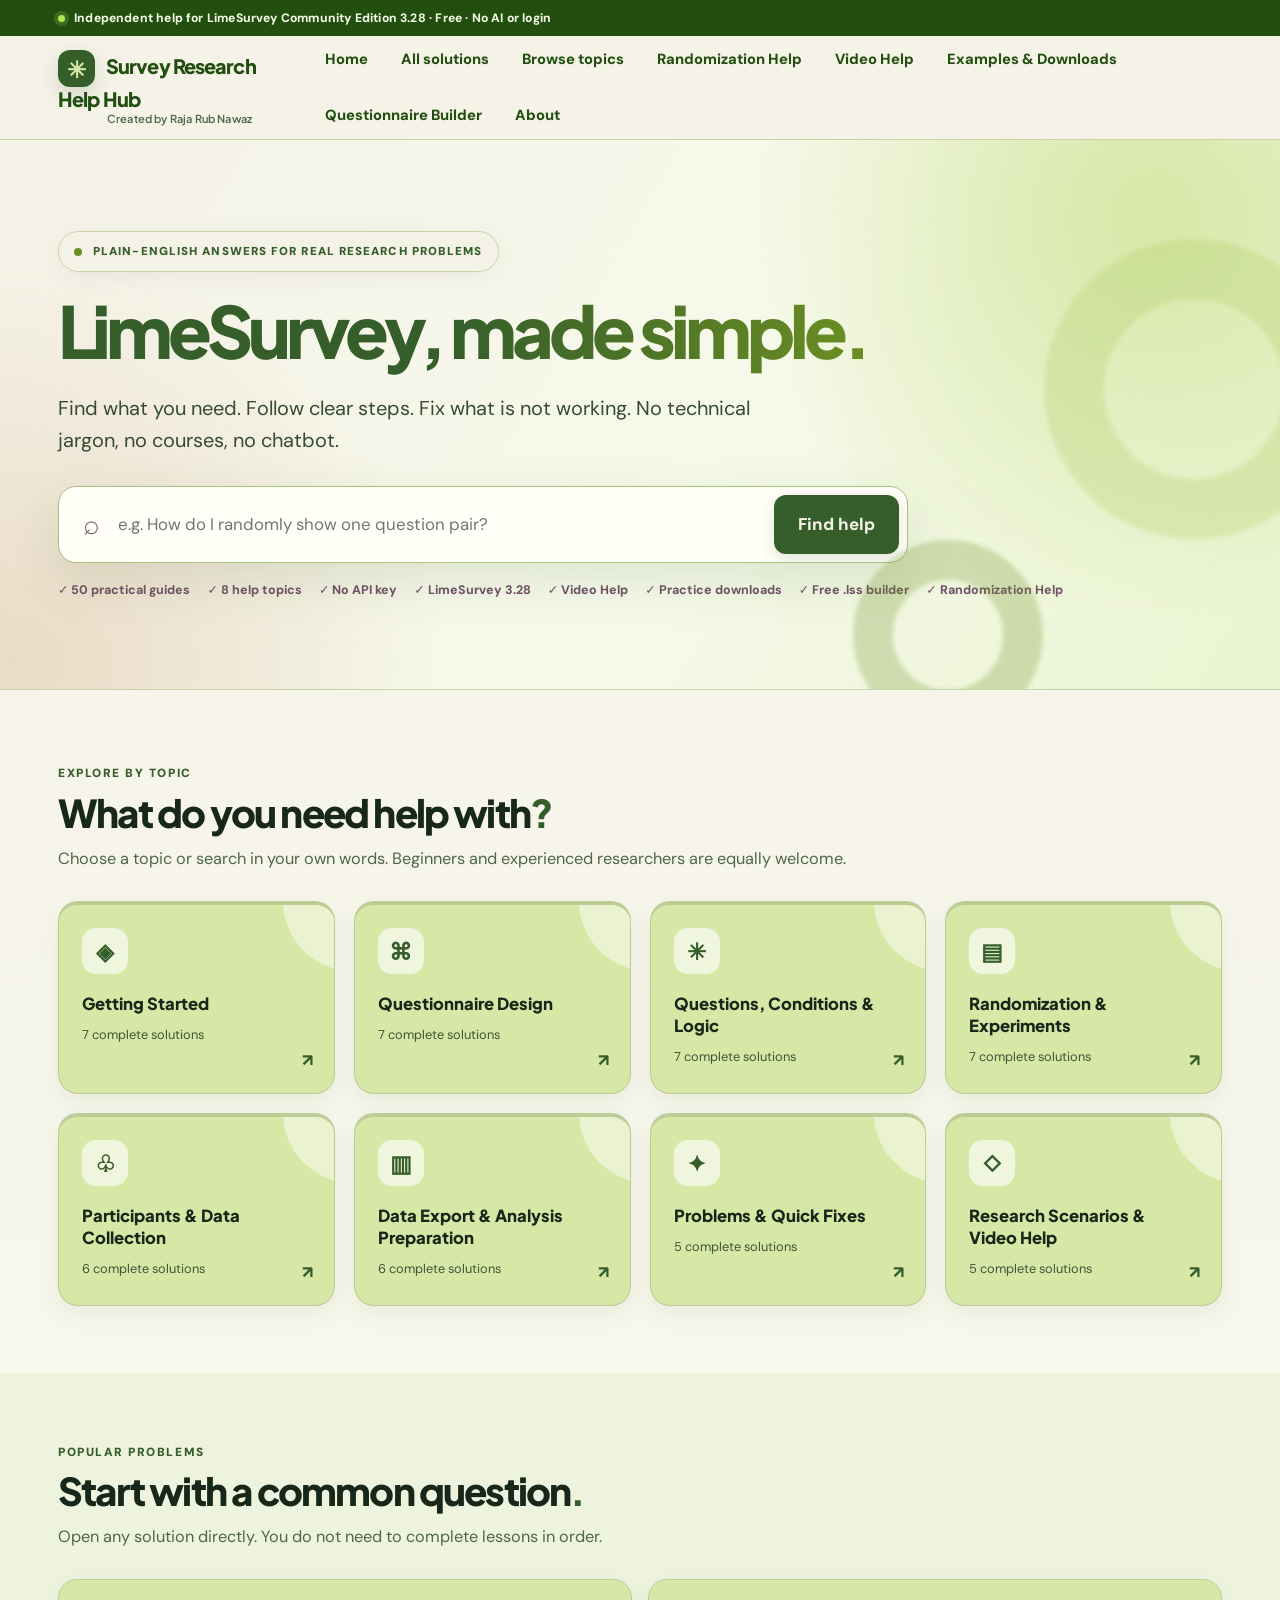
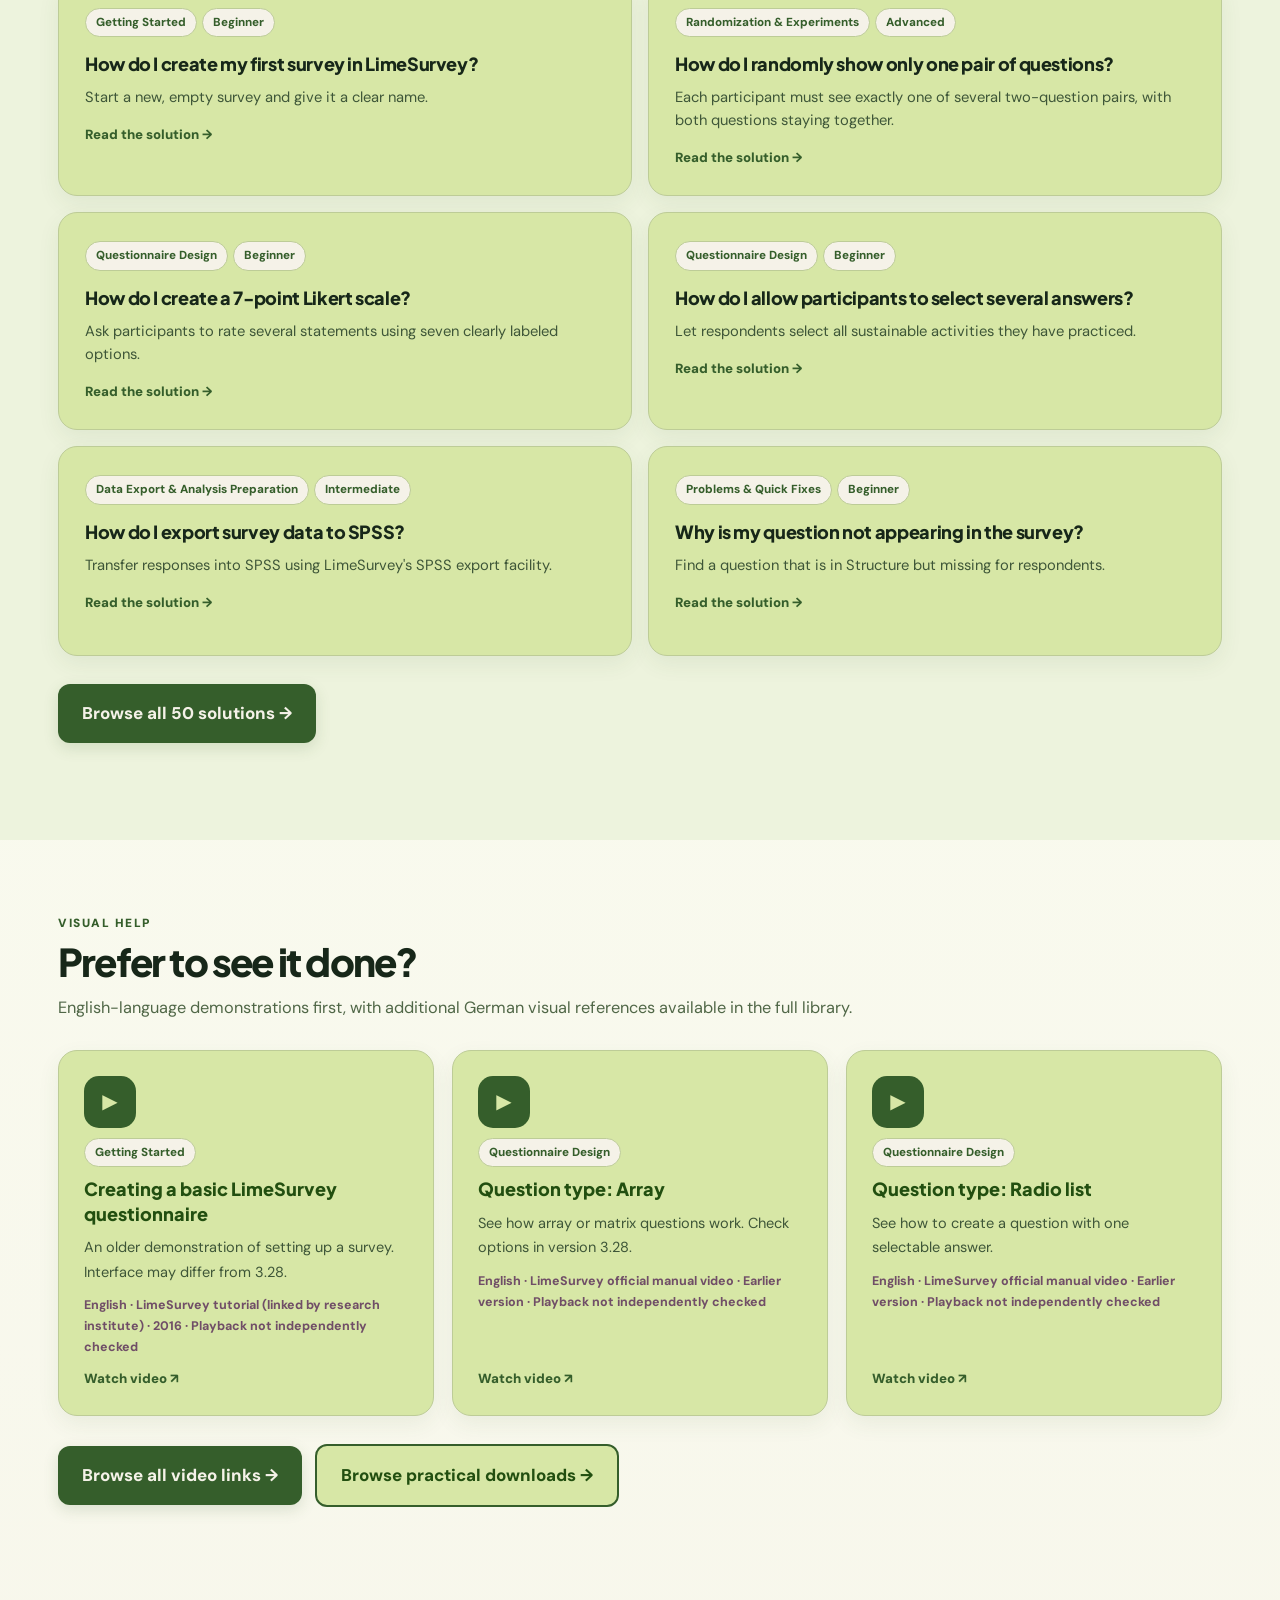
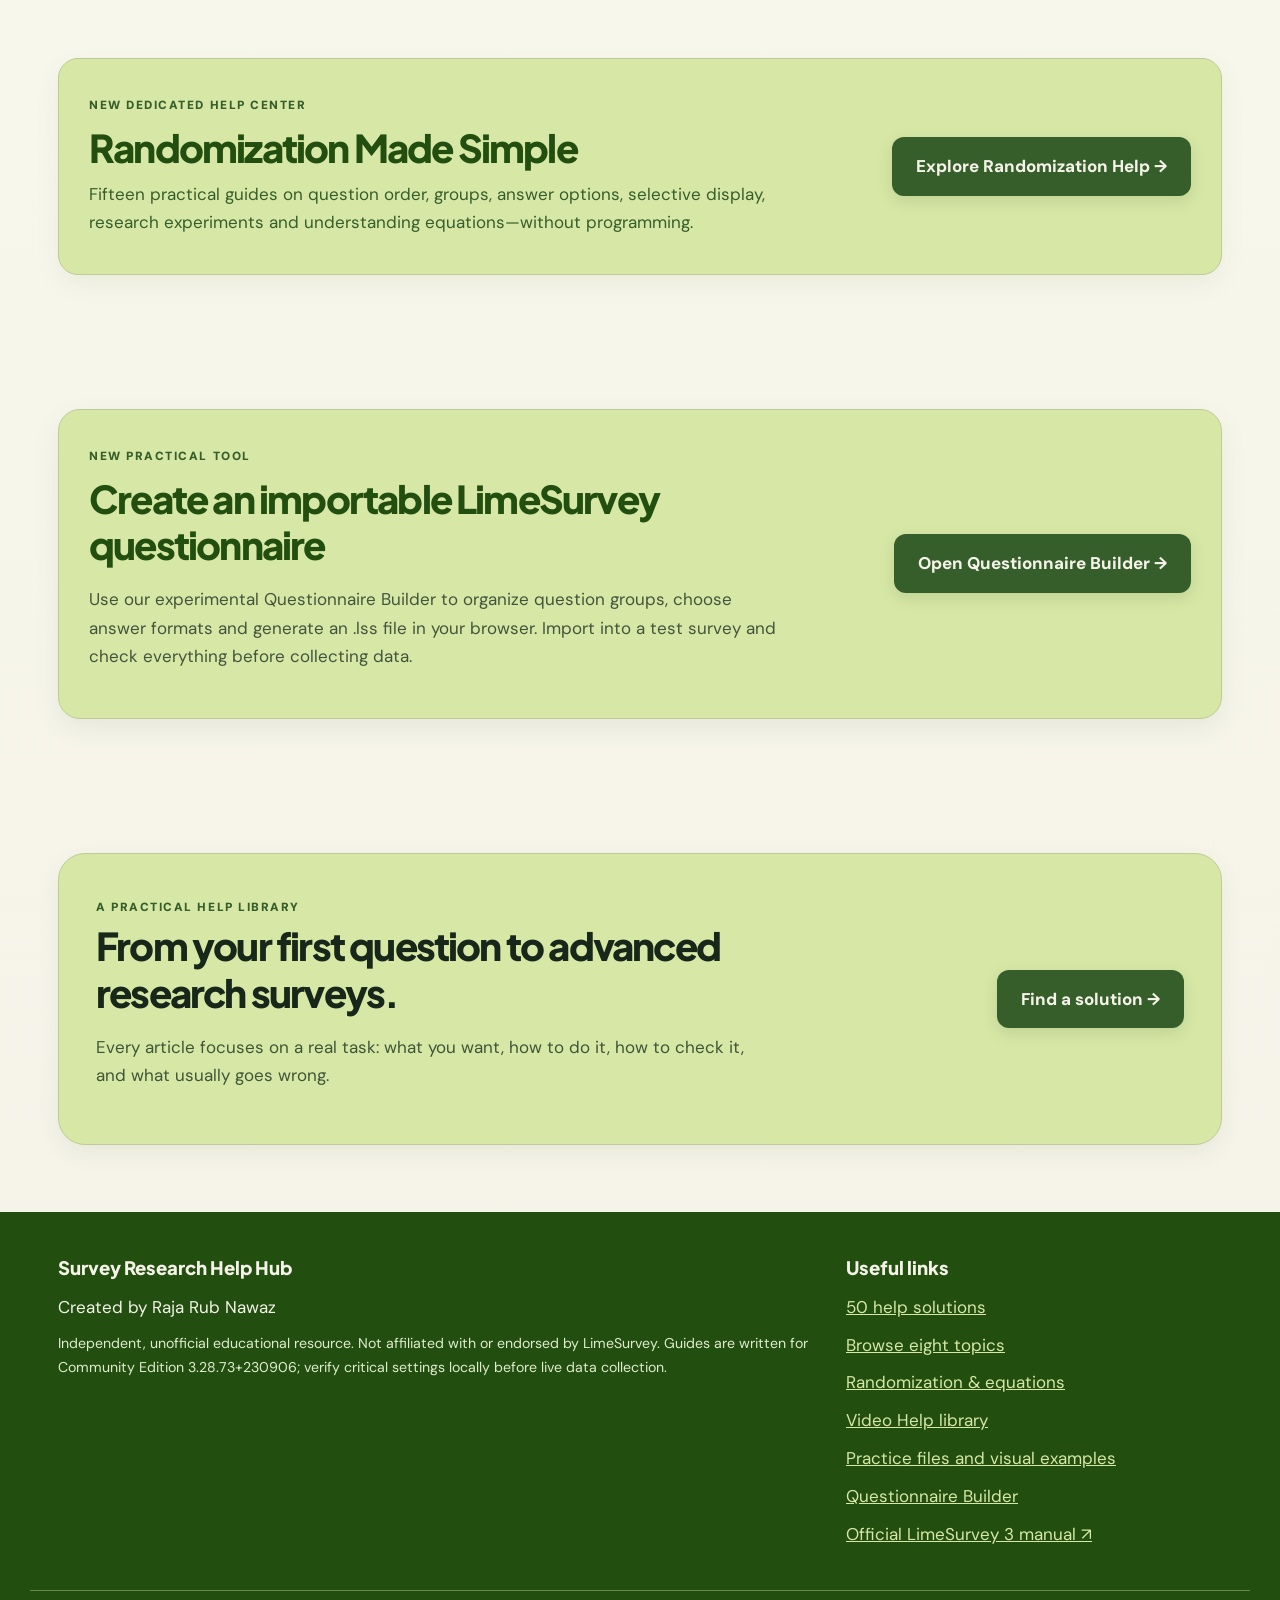
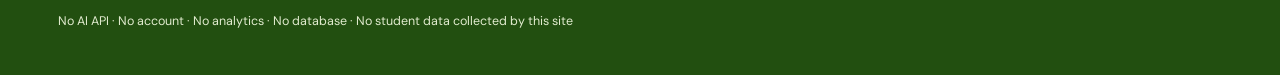
==== commit 1c83032f: "Lime_and_Randomization" ====
--- a/index.html
+++ b/index.html
@@ -1,12 +1,12 @@
 <!doctype html>
-<html lang="en"><head><meta charset="utf-8"><meta name="viewport" content="width=device-width,initial-scale=1"><meta name="theme-color" content="#572E54"><meta name="description" content="50 plain-English LimeSurvey 3.28 help articles and practical examples for students and researchers. No AI, login, or API key required."><title>Survey Research Help Hub — LimeSurvey Made Simple</title><link rel="stylesheet" href="styles.css"></head>
+<html lang="en"><head><meta charset="utf-8"><meta name="viewport" content="width=device-width,initial-scale=1"><meta name="theme-color" content="#355E2B"><meta name="description" content="50 plain-English LimeSurvey 3.28 help articles and practical examples for students and researchers. No AI, login, or API key required."><title>Survey Research Help Hub — LimeSurvey Made Simple</title><link rel="stylesheet" href="styles.css"></head>
 <body><a href="#main" class="skip-link">Skip to content</a><div class="announcement"><div class="wrap"><span class="dot"></span> Independent help for LimeSurvey Community Edition 3.28 · Free · No AI or login</div></div>
-<header class="top"><div class="wrap"><a class="brand" href="#home">Survey Research Help Hub<small>Created by Raja Rub Nawaz</small></a><nav class="nav" aria-label="Main navigation"><a href="#home">Home</a><a href="#help">All solutions</a><a href="#topics">Browse topics</a><a href="#videos">Video Help</a><a href="#examples">Examples & Downloads</a><a href="#about">About</a></nav></div></header>
+<header class="top"><div class="wrap"><a class="brand" href="#home">Survey Research Help Hub<small>Created by Raja Rub Nawaz</small></a><nav class="nav" aria-label="Main navigation"><a href="#home">Home</a><a href="#help">All solutions</a><a href="#topics">Browse topics</a><a href="#randomization">Randomization Help</a><a href="#videos">Video Help</a><a href="#examples">Examples & Downloads</a><a href="builder/">Questionnaire Builder</a><a href="#about">About</a></nav></div></header>
 <main id="main"><div id="app" aria-live="polite"><div class="wrap" style="padding-top:65px;padding-bottom:65px">Loading practical LimeSurvey help…</div></div></main>
-<footer class="footer"><div class="wrap footer-grid"><div><strong>Survey Research Help Hub</strong><p>Created by Raja Rub Nawaz</p><small>Independent, unofficial educational resource. Not affiliated with or endorsed by LimeSurvey. Guides are written for Community Edition 3.28.73+230906; verify critical settings locally before live data collection.</small></div><div><strong>Useful links</strong><p><a href="#help">50 help solutions</a></p><p><a href="#topics">Browse eight topics</a></p><p><a href="#videos">Video Help library</a></p><p><a href="#examples">Practice files and visual examples</a></p><p><a href="https://www.limesurvey.org/manual/Quick_start_guide_-_LimeSurvey_3.0%2B" target="_blank" rel="noopener noreferrer">Official LimeSurvey 3 manual ↗</a></p></div></div><div class="wrap footer-end">No AI API · No account · No analytics · No database · No student data collected by this site</div></footer>
+<footer class="footer"><div class="wrap footer-grid"><div><strong>Survey Research Help Hub</strong><p>Created by Raja Rub Nawaz</p><small>Independent, unofficial educational resource. Not affiliated with or endorsed by LimeSurvey. Guides are written for Community Edition 3.28.73+230906; verify critical settings locally before live data collection.</small></div><div><strong>Useful links</strong><p><a href="#help">50 help solutions</a></p><p><a href="#topics">Browse eight topics</a></p><p><a href="#randomization">Randomization & equations</a></p><p><a href="#videos">Video Help library</a></p><p><a href="#examples">Practice files and visual examples</a></p><p><a href="builder/">Questionnaire Builder</a></p><p><a href="https://www.limesurvey.org/manual/Quick_start_guide_-_LimeSurvey_3.0%2B" target="_blank" rel="noopener noreferrer">Official LimeSurvey 3 manual ↗</a></p></div></div><div class="wrap footer-end">No AI API · No account · No analytics · No database · No student data collected by this site</div></footer>
 <script>
 'use strict';
-const app=document.getElementById('app');let articles=[],byId=new Map();let cats=[],videos=[];const icons=['◈','⌘','✳','▤','♧','▥','✦','◇'];const aliases={'random':['experiment','assignment','shuffle','condition','treatment'],'likert':['scale','array','five point','seven point'],'skip':['condition','relevance','hide'],'missing':['export','incomplete','blank'],'spss':['export','data','syntax'],'questions':['question','group','array'],'survey':['questionnaire','form']};
+const app=document.getElementById('app');let articles=[],byId=new Map();let cats=[],videos=[],randomGuides=[];const icons=['◈','⌘','✳','▤','♧','▥','✦','◇'];const aliases={'random':['experiment','assignment','shuffle','condition','treatment'],'likert':['scale','array','five point','seven point'],'skip':['condition','relevance','hide'],'missing':['export','incomplete','blank'],'spss':['export','data','syntax'],'questions':['question','group','array'],'survey':['questionnaire','form']};
 const esc=s=>String(s??'').replace(/[&<>"']/g,c=>({'&':'&amp;','<':'&lt;','>':'&gt;','"':'&quot;',"'":'&#39;'}[c]));
 const link=(id)=>'#article/'+encodeURIComponent(id);const htmlCard=a=>`<a class="article-card" href="${link(a.id)}"><span class="tag">${esc(a.category)}</span> <span class="tag green">${esc(a.level)}</span><strong>${esc(a.title)}</strong><p>${esc(a.summary)}</p><span class="card-link">Read the solution →</span></a>`;
 function tile(cat,i){const n=articles.filter(a=>a.category===cat).length;return `<a href="#category/${encodeURIComponent(cat)}" class="tile tile-${i}"><span class="em" aria-hidden="true">${icons[i]}</span><strong>${esc(cat)}</strong><small>${n} complete solutions</small><span class="tile-arrow" aria-hidden="true">↗</span></a>`}
@@ -14,8 +14,10 @@
 function videoCard(v){return `<a class="video-card" href="${esc(v.url)}" target="_blank" rel="noopener noreferrer"><span class="video-symbol" aria-hidden="true">▶</span><span class="tag">${esc(v.topic)}</span><strong>${esc(v.title)}</strong><p>${esc(v.description)}</p><span class="video-meta">${esc(v.language)} · ${esc(v.provider)} · ${esc(v.year)} · Playback not independently checked</span><span class="card-link">Watch video ↗</span></a>`}
 function videoForArticle(a){const q=(a.title+" "+a.category).toLowerCase();let scored=videos.map(v=>({v,n:v.match.filter(k=>q.includes(k.toLowerCase())).length})).filter(x=>x.n).sort((a,b)=>(a.v.language.startsWith("English")?0:1)-(b.v.language.startsWith("English")?0:1)||b.n-a.n);return scored.slice(0,2).map(x=>x.v)}
 function videoLibrary(){return `<section class="section"><div class="wrap"><a class="back" href="#home">← Home</a><span class="section-kicker">Video Help</span><h2>See how it is done<span class="heading-dot">.</span></h2><p class="lead">These are independently hosted demonstrations; the videos open on their original websites. English-language resources appear first. Older videos may show different menus, and the LimeSurvey 6 video is marked clearly. German demonstrations appear afterwards as optional visual references. Always follow our LimeSurvey 3.28 written steps when interfaces differ.</p><div class="video-grid">${videos.map(videoCard).join("")}</div><div class="panel"><strong>Important about video language and version</strong><p>The English titles were gathered from English-language official or academic resource pages; their audio and current playback availability have not all been independently reviewed. The written articles remain the primary guide for LimeSurvey 3.28.</p><a href="#help">Browse all 50 English-language help articles →</a></div></div></section>`}
-function hero(){return `<section class="hero"><div class="wrap"><span class="eyebrow"><span class="eyebrow-dot"></span> Plain-English answers for real research problems</span><h1>LimeSurvey, <em>made simple.</em></h1><p>Find what you need. Follow clear steps. Fix what is not working. No technical jargon, no courses, no chatbot.</p>${searchForm()}<div class="helper"><span>✓ 50 practical guides</span><span>✓ 8 help topics</span><span>✓ No API key</span><span>✓ LimeSurvey 3.28</span><span>✓ Video Help</span><span>✓ Practice downloads</span></div><div class="hero-orb orb-one" aria-hidden="true"></div><div class="hero-orb orb-two" aria-hidden="true"></div></div></section>`}
-function home(){const featured=[...articles].filter(a=>/randomly show only one pair|7-point Likert|question not appearing|export survey data to SPSS|create my first survey|allow participants to select several answers/i.test(a.title)).slice(0,6);return `${hero()}<section class="section" id="topics-section"><div class="wrap"><span class="section-kicker">Explore by topic</span><h2>What do you need help with<span class="heading-dot">?</span></h2><p class="lead">Choose a topic or search in your own words. Beginners and experienced researchers are equally welcome.</p><div class="grid">${cats.map(tile).join('')}</div></div></section><section class="section section-alt"><div class="wrap"><span class="section-kicker">Popular problems</span><h2>Start with a common question<span class="heading-dot">.</span></h2><p class="lead">Open any solution directly. You do not need to complete lessons in order.</p><div class="results">${featured.map(htmlCard).join('')}</div><p class="all-cta"><a class="btn" href="#help">Browse all 50 solutions →</a></p></div></section><section class="section"><div class="wrap"><span class="section-kicker">Visual help</span><h2>Prefer to see it done?</h2><p class="lead">English-language demonstrations first, with additional German visual references available in the full library.</p><div class="video-grid compact">${videos.slice(0,3).map(videoCard).join("")}</div><p class="all-cta"><a class="btn" href="#videos">Browse all video links →</a> <a class="btn btn-soft" href="#examples">Browse practical downloads →</a></p></div></section><section class="section"><div class="wrap"><div class="welcome-strip"><div><span class="section-kicker">A practical help library</span><h2>From your first question to advanced research surveys.</h2><p>Every article focuses on a real task: what you want, how to do it, how to check it, and what usually goes wrong.</p></div><a class="btn" href="#help">Find a solution →</a></div></div></section>`}
+function randomIndex(){const types=['Foundations','Ordering','Equations','Selective display','Experiments','Troubleshooting','Testing'];return `<section class="section"><div class="wrap rand-section"><a class="back" href="#home">← Home</a><span class="section-kicker">Dedicated practical help</span><h1>Randomization Made Simple</h1><p class="lead">Choose what you want LimeSurvey to do. Learn the difference between changing order, showing only some questions, and assigning experimental scenarios. These are help articles, not lessons.</p><div class="rand-intro"><strong>Three ideas to remember</strong><div class="rand-three"><div><b>Random order</b><p>Everyone sees all the items, but their order changes.</p></div><div><b>Random selection</b><p>Only some questions or complete pairs are shown.</p></div><div><b>Random assignment</b><p>Each person receives one research condition.</p></div></div></div><div class="rand-actions"><a class="btn" href="#rand-guide/equation-symbols">Understand an equation →</a><a class="btn btn-soft" href="#rand-guide/test-random">How to test randomization →</a></div>${types.map(t=>{const list=randomGuides.filter(g=>g.kind===t);return list.length?`<section class="rand-block"><h2>${esc(t)}</h2><div class="rand-grid">${list.map(g=>`<a href="#rand-guide/${esc(g.id)}" class="rand-card"><span class="tag">${esc(g.level)}</span><strong>${esc(g.title)}</strong><p>${esc(g.goal)}</p><span class="card-link">Read simple instructions →</span></a>`).join('')}</div></section>`:''}).join('')}<div class="caution-note"><strong>Compatibility and research caution</strong><p>The simpler settings follow official LimeSurvey documentation. Complex selective-display and random-assignment workflows are explicitly marked as requiring local LimeSurvey 3.28 testing. Do not infer that an equation is validated merely because the survey imports.</p></div></div></section>`}
+function randomGuide(id){const g=randomGuides.find(x=>x.id===id);if(!g)return randomIndex();return `<section class="section"><div class="wrap article-body rand-section"><a class="back" href="#randomization">← All Randomization Help</a><span class="section-kicker">${esc(g.kind)} · ${esc(g.level)}</span><h1>${esc(g.title)}</h1><div class="panel"><h2>What you want to achieve</h2><p>${esc(g.goal)}</p></div>${g.formula?`<div class="rand-equation"><strong>Equation in plain English</strong><code>${esc(g.formula)}</code>${g.words.map((w,i)=>`<p><b>${i+1}.</b> ${esc(w)}</p>`).join('')}<button type="button" class="btn" id="copy-rand-formula">Copy expression</button><small>Illustrative syntax: check codes and the correct expression field before use.</small></div>`:''}<h2>Do this in LimeSurvey</h2><ol class="steps">${g.steps.map(s=>`<li><p>${esc(s)}</p></li>`).join('')}</ol><div class="aside"><strong>How to check it worked</strong><ul class="checklist">${g.check.map(x=>`<li>${esc(x)}</li>`).join('')}</ul></div><h2>Common mistakes</h2><div class="notes">${g.mistakes.map(s=>`<div class="note">${esc(s)}</div>`).join('')}</div><div class="caution-note"><strong>Version 3.28 verification status</strong><p>${esc(g.note)}</p></div><div class="panel reference"><strong>Official LimeSurvey documentation</strong><p><a href="${esc(g.source)}" target="_blank" rel="noopener noreferrer">Open the relevant manual / sample survey ↗</a></p></div><p><a href="#randomization">← Back to Randomization Help</a></p></div></section>`}
+function hero(){return `<section class="hero"><div class="wrap"><span class="eyebrow"><span class="eyebrow-dot"></span> Plain-English answers for real research problems</span><h1>LimeSurvey, <em>made simple.</em></h1><p>Find what you need. Follow clear steps. Fix what is not working. No technical jargon, no courses, no chatbot.</p>${searchForm()}<div class="helper"><span>✓ 50 practical guides</span><span>✓ 8 help topics</span><span>✓ No API key</span><span>✓ LimeSurvey 3.28</span><span>✓ Video Help</span><span>✓ Practice downloads</span><span>✓ Free .lss builder</span><span>✓ Randomization Help</span></div><div class="hero-orb orb-one" aria-hidden="true"></div><div class="hero-orb orb-two" aria-hidden="true"></div></div></section>`}
+function home(){const featured=[...articles].filter(a=>/randomly show only one pair|7-point Likert|question not appearing|export survey data to SPSS|create my first survey|allow participants to select several answers/i.test(a.title)).slice(0,6);return `${hero()}<section class="section" id="topics-section"><div class="wrap"><span class="section-kicker">Explore by topic</span><h2>What do you need help with<span class="heading-dot">?</span></h2><p class="lead">Choose a topic or search in your own words. Beginners and experienced researchers are equally welcome.</p><div class="grid">${cats.map(tile).join('')}</div></div></section><section class="section section-alt"><div class="wrap"><span class="section-kicker">Popular problems</span><h2>Start with a common question<span class="heading-dot">.</span></h2><p class="lead">Open any solution directly. You do not need to complete lessons in order.</p><div class="results">${featured.map(htmlCard).join('')}</div><p class="all-cta"><a class="btn" href="#help">Browse all 50 solutions →</a></p></div></section><section class="section"><div class="wrap"><span class="section-kicker">Visual help</span><h2>Prefer to see it done?</h2><p class="lead">English-language demonstrations first, with additional German visual references available in the full library.</p><div class="video-grid compact">${videos.slice(0,3).map(videoCard).join("")}</div><p class="all-cta"><a class="btn" href="#videos">Browse all video links →</a> <a class="btn btn-soft" href="#examples">Browse practical downloads →</a></p></div></section><section class="section"><div class="wrap"><div class="random-promo"><div><span class="section-kicker">New dedicated help center</span><h2>Randomization Made Simple</h2><p>Fifteen practical guides on question order, groups, answer options, selective display, research experiments and understanding equations—without programming.</p></div><a class="btn" href="#randomization">Explore Randomization Help →</a></div></div></section><section class="section"><div class="wrap"><div class="builder-promo"><div><span class="section-kicker">New practical tool</span><h2>Create an importable LimeSurvey questionnaire</h2><p>Use our experimental Questionnaire Builder to organize question groups, choose answer formats and generate an .lss file in your browser. Import into a test survey and check everything before collecting data.</p></div><a class="btn" href="builder/">Open Questionnaire Builder →</a></div></div></section><section class="section"><div class="wrap"><div class="welcome-strip"><div><span class="section-kicker">A practical help library</span><h2>From your first question to advanced research surveys.</h2><p>Every article focuses on a real task: what you want, how to do it, how to check it, and what usually goes wrong.</p></div><a class="btn" href="#help">Find a solution →</a></div></div></section>`}
 function tokenize(s){return String(s).toLowerCase().replace(/[^a-z0-9]+/g,' ').split(/\s+/).filter(x=>x.length>1)}
 function score(a,q){const terms=tokenize(q);if(!terms.length)return 1;const title=a.title.toLowerCase(),body=[a.summary,a.goal,a.category,a.keywords,...a.steps.flat(),...a.mistakes.flat()].join(' ').toLowerCase();return terms.reduce((s,t)=>{const related=[t,...(aliases[t]||[])];return s+Math.max(...related.map(x=>(title.includes(x)?7:0)+(body.includes(x)?2:0)))},0)}
 function listing(q='',cat='',level=''){const a=articles.filter(x=>(!cat||x.category===cat)&&(!level||x.level===level)).map(x=>({x,score:score(x,q)})).filter(x=>!q||x.score>0).sort((a,b)=>(q?b.score-a.score:0)||a.x.title.localeCompare(b.x.title)).map(x=>x.x);return `<section class="section"><div class="wrap"><a class="back" href="#home">← Home</a><span class="section-kicker">Find answers quickly</span><h2>${cat?esc(cat):q?'Search results':'All 50 help solutions'}</h2><p class="lead">${a.length} ${a.length===1?'solution':'solutions'}${q?' matching “'+esc(q)+'”':''}. Every result is an available article, not a placeholder.</p>${searchForm(q)}<div class="filterbar"><label for="category-filter">Topic <select id="category-filter"><option value="">All topics</option>${cats.map(c=>`<option value="${esc(c)}" ${cat===c?'selected':''}>${esc(c)}</option>`).join('')}</select></label><label for="level-filter">Difficulty <select id="level-filter"><option value="">All levels</option>${['Beginner','Intermediate','Advanced'].map(l=>`<option ${level===l?'selected':''}>${l}</option>`).join('')}</select></label></div>${a.length?`<div class="results">${a.map(htmlCard).join('')}</div>`:`<div class="empty"><strong>No matching article found.</strong><p>Try shorter words such as “random”, “Likert”, “export” or “condition”, or remove a filter.</p><a href="#help">View all solutions</a></div>`}</div></section>`}
@@ -30,11 +32,11 @@
 if(!layout)return '';
 return `<section class="visual-guide"><h2>See the idea before you click</h2><div class="mock-visual">${base}${layout}</div><p class="muted"><small>These are simplified teaching diagrams, not images from your university installation. Follow the written steps and verify menu wording on your own LimeSurvey 3.28 screen.</small></p></section>`;
 }
-function examples(){return `<section class="section"><div class="wrap article-body"><a class="back" href="#home">← Home</a><span class="section-kicker">Practical examples</span><h1>Examples & downloads</h1><p class="lead">Use these files while building and testing your questionnaire. No account, AI or API key is needed.</p><div class="download-list"><div class="download-item"><h2>Sustainable Marketing question template</h2><p>Ten research items in five groups, with suggested LimeSurvey 3 question types and item codes. Based on the questionnaire used in our help examples.</p><a class="btn" download href="downloads/sustainable-marketing-questionnaire-build-template.csv">Download questionnaire template (CSV) ↓</a></div><div class="download-item"><h2>Survey testing checklist</h2><p>Check the questionnaire structure, response options, branching, random assignment, consent and data exports before inviting participants.</p><a class="btn" download href="downloads/survey-test-checklist.csv">Download test checklist (CSV) ↓</a></div><div class="download-item"><h2>Sample response dataset</h2><p>Five clearly fictional records that demonstrate the shape of a dataset. These are not real research data and are not direct LimeSurvey exports.</p><a class="btn" download href="downloads/sample-response-data.csv">Download example responses (CSV) ↓</a></div></div><div class="panel"><h2>What about downloadable .lss surveys?</h2><p>A genuine .lss file must be exported from LimeSurvey and tested for import compatibility. We have not supplied an untested file. To create one, build a practice survey in your university installation, then select <strong>Display/Export → Survey structure (.lss)</strong>. Import it into a separate test survey before sharing it.</p><p><a href="https://www.limesurvey.org/manual/Display/Export_survey" target="_blank" rel="noopener noreferrer">Official LimeSurvey guidance for exporting a survey structure ↗</a></p></div><div class="panel"><h2>Need an illustrated example?</h2><p>Selected help articles include simple visual diagrams for scales, branching, randomization and the classic survey editor. These diagrams are illustrative rather than actual screenshots.</p><a href="#article/five-point">See the 5-point scale example →</a></div></div></section>`}
+function examples(){return `<section class="section"><div class="wrap article-body"><a class="back" href="#home">← Home</a><span class="section-kicker">Practical examples</span><h1>Examples & downloads</h1><p class="lead">Use these files while building and testing your questionnaire. No account, AI or API key is needed.</p><div class="download-list"><div class="download-item"><h2>Sustainable Marketing question template</h2><p>Ten research items in five groups, with suggested LimeSurvey 3 question types and item codes. Based on the questionnaire used in our help examples.</p><a class="btn" download href="downloads/sustainable-marketing-questionnaire-build-template.csv">Download questionnaire template (CSV) ↓</a></div><div class="download-item"><h2>Survey testing checklist</h2><p>Check the questionnaire structure, response options, branching, random assignment, consent and data exports before inviting participants.</p><a class="btn" download href="downloads/survey-test-checklist.csv">Download test checklist (CSV) ↓</a></div><div class="download-item"><h2>Sample response dataset</h2><p>Five clearly fictional records that demonstrate the shape of a dataset. These are not real research data and are not direct LimeSurvey exports.</p><a class="btn" download href="downloads/sample-response-data.csv">Download example responses (CSV) ↓</a></div></div><div class="panel"><h2>What about downloadable .lss surveys?</h2><p>You can create an experimental .lss file using our <a href="builder/">Questionnaire Builder</a>. Its basic question types have passed initial import and visual tests in LimeSurvey 3.28. Exporting actual response data and more complex settings still require validation. Always import the file into a separate test survey and preview it before any live data collection.</p><p><a href="https://www.limesurvey.org/manual/Display/Export_survey" target="_blank" rel="noopener noreferrer">Official LimeSurvey guidance for exporting a survey structure ↗</a></p></div><div class="panel"><h2>Need an illustrated example?</h2><p>Selected help articles include simple visual diagrams for scales, branching, randomization and the classic survey editor. These diagrams are illustrative rather than actual screenshots.</p><a href="#article/five-point">See the 5-point scale example →</a></div></div></section>`}
 
 function article(a){const related=a.related.map(id=>byId.get(id)).filter(Boolean).slice(0,4);return `<section class="section"><div class="wrap article-body"><a href="#help" class="back">← All help solutions</a><div class="article-header"><div class="crumb">${esc(a.category)} · ${esc(a.level)}</div><h1>${esc(a.title)}</h1><p>${esc(a.summary)}</p><span class="tag">Community Edition ${esc(a.version)}</span><div class="article-actions"><button type="button" id="copy-article">Copy article link</button><button type="button" id="print-article">Print / save PDF</button></div></div>${visualGuide(a)}<div class="panel"><h2>What you want to do</h2><p>${esc(a.goal)}</p></div><h2>How to do it — step by step</h2><ol class="steps">${a.steps.map(s=>`<li><strong>${esc(s[0])}</strong><p>${esc(s[1])}</p></li>`).join('')}</ol><div class="aside"><strong>How to check that it worked</strong><ul class="checklist">${a.check.map(x=>`<li>${esc(x)}</li>`).join('')}</ul></div>${a.caution?`<div class="caution-note"><strong>Important — check before using</strong><p>${esc(a.caution)}</p></div>`:""}<h2>Common mistakes and important notes</h2><div class="notes">${a.mistakes.map(m=>`<div class="note"><strong>${esc(m[0])}</strong>${esc(m[1])}</div>`).join('')}</div>${videoForArticle(a).length?`<div class="video-related"><h2>Watch a related video</h2><p class="muted">English videos are shown first when relevant. Check the LimeSurvey version before following the steps.</p><div class="video-grid compact">${videoForArticle(a).map(videoCard).join("")}</div></div>`:""}<h2>Related solutions</h2><div class="related">${related.map(x=>`<a href="${link(x.id)}">${esc(x.title)} →</a>`).join('')}</div><div class="panel reference"><strong>Check the official manual</strong><p><a href="${esc(a.source)}" target="_blank" rel="noopener noreferrer">${esc(a.sourceLabel)} ↗</a></p><p class="muted"><small>Reviewed ${esc(a.review)} · ${esc(a.verified)}. This is an independent guide. Exact menus and special configurations should be checked in your own installation before collecting real research data.</small></p></div></div></section>`}
 function topics(){return `<section class="section"><div class="wrap"><a href="#home" class="back">← Home</a><span class="section-kicker">Eight help categories</span><h2>Browse by topic<span class="heading-dot">.</span></h2><p class="lead">50 complete help articles, arranged by the problem you want to solve.</p><div class="grid">${cats.map(tile).join('')}</div></div></section>`}
 function about(){return `<section class="section"><div class="wrap article-body"><a href="#home" class="back">← Home</a><span class="section-kicker">About this project</span><h2>Practical LimeSurvey help, without the jargon.</h2><div class="panel"><p><strong>Survey Research Help Hub</strong> is an independent, unofficial educational resource created by Raja Rub Nawaz. It helps students, researchers and faculty find simple solutions to common LimeSurvey problems.</p><p>Instead of a formal course, this site provides searchable, task-focused help articles. Begin anywhere; there is no registration, quiz or learning sequence.</p><p>It does not use an AI assistant, API key, database, tracking or visitor account. Searches happen in your own browser against the available help catalogue.</p></div><h2>Which LimeSurvey version?</h2><p>Articles target Community Edition <strong>3.28.73+230906</strong>. The older interface differs from newer LimeSurvey releases. Some advanced workflows, particularly random assignment for experiments, should be tested in the local installation before participant recruitment.</p><h2>Before live research</h2><p>Test participant paths, consent materials, access settings, anonymity, data storage and exported results. The hub is a practical guide; local institutional requirements still apply.</p><p><a href="https://www.limesurvey.org/manual/Quick_start_guide_-_LimeSurvey_3.0%2B" target="_blank" rel="noopener noreferrer">Official LimeSurvey 3 quick-start documentation ↗</a></p></div></section>`}
-function render(){let raw=location.hash.replace(/^#/,'')||'home';let route=raw.split('/');let page=route[0];let content;if(page==='article'){let a=byId.get(decodeURIComponent(route.slice(1).join('/')));content=a?article(a):listing()}else if(page==='category')content=listing('',decodeURIComponent(route.slice(1).join('/')));else if(page==='search')content=listing(decodeURIComponent(route.slice(1).join('/')));else if(page==='help')content=listing();else if(page==='topics')content=topics();else if(page==='videos')content=videoLibrary();else if(page==='examples')content=examples();else if(page==='about')content=about();else content=home();app.innerHTML=content;document.title=(page==='article'&&byId.get(decodeURIComponent(route.slice(1).join('/')))?.title||'Survey Research Help Hub')+' — Survey Research Help Hub';let f=document.getElementById('search-form');if(f)f.addEventListener('submit',e=>{e.preventDefault();location.hash='search/'+encodeURIComponent(document.getElementById('search-q').value.trim())});const cf=document.getElementById('category-filter'),lf=document.getElementById('level-filter');const filterChange=()=>{const q=document.getElementById('search-q')?.value.trim()||'';const c=document.getElementById('category-filter')?.value||'';const l=document.getElementById('level-filter')?.value||'';app.innerHTML=listing(q,c,l);bindFilters()};function bindFilters(){document.getElementById('category-filter')?.addEventListener('change',filterChange);document.getElementById('level-filter')?.addEventListener('change',filterChange);document.getElementById('search-form')?.addEventListener('submit',e=>{e.preventDefault();location.hash='search/'+encodeURIComponent(document.getElementById('search-q').value.trim());render()})}if(cf||lf)bindFilters();document.getElementById('copy-article')?.addEventListener('click',async()=>{try{await navigator.clipboard.writeText(location.href);document.getElementById('copy-article').textContent='Link copied'}catch(e){window.prompt('Copy the link:',location.href)}});document.getElementById('print-article')?.addEventListener('click',()=>window.print());window.scrollTo({top:0,behavior:'instant'})}
-Promise.all(['./articles.json','./videos.json'].map(u=>fetch(u).then(r=>{if(!r.ok)throw Error('Missing '+u);return r.json()}))).then(([a,v])=>{articles=a;videos=v;byId=new Map(a.map(x=>[x.id,x]));cats=[...new Set(a.map(x=>x.category))];render()}).catch(()=>{app.innerHTML='<section class="section"><div class="wrap empty"><h2>Could not load the help library</h2><p>Make sure <code>index.html</code>, <code>styles.css</code> and <code>articles.json</code> and <code>videos.json</code> are all in the same folder on the server. Do not open the HTML directly with a file:// address.</p></div></section>'});window.addEventListener('hashchange',render);
+function render(){let raw=location.hash.replace(/^#/,'')||'home';let route=raw.split('/');let page=route[0];let content;if(page==='article'){let a=byId.get(decodeURIComponent(route.slice(1).join('/')));content=a?article(a):listing()}else if(page==='category')content=listing('',decodeURIComponent(route.slice(1).join('/')));else if(page==='search')content=listing(decodeURIComponent(route.slice(1).join('/')));else if(page==='help')content=listing();else if(page==='topics')content=topics();else if(page==='randomization')content=randomIndex();else if(page==='rand-guide')content=randomGuide(decodeURIComponent(route.slice(1).join('/')));else if(page==='videos')content=videoLibrary();else if(page==='examples')content=examples();else if(page==='about')content=about();else content=home();app.innerHTML=content;document.title=(page==='article'&&byId.get(decodeURIComponent(route.slice(1).join('/')))?.title||'Survey Research Help Hub')+' — Survey Research Help Hub';let f=document.getElementById('search-form');if(f)f.addEventListener('submit',e=>{e.preventDefault();location.hash='search/'+encodeURIComponent(document.getElementById('search-q').value.trim())});const cf=document.getElementById('category-filter'),lf=document.getElementById('level-filter');const filterChange=()=>{const q=document.getElementById('search-q')?.value.trim()||'';const c=document.getElementById('category-filter')?.value||'';const l=document.getElementById('level-filter')?.value||'';app.innerHTML=listing(q,c,l);bindFilters()};function bindFilters(){document.getElementById('category-filter')?.addEventListener('change',filterChange);document.getElementById('level-filter')?.addEventListener('change',filterChange);document.getElementById('search-form')?.addEventListener('submit',e=>{e.preventDefault();location.hash='search/'+encodeURIComponent(document.getElementById('search-q').value.trim());render()})}if(cf||lf)bindFilters();document.getElementById('copy-article')?.addEventListener('click',async()=>{try{await navigator.clipboard.writeText(location.href);document.getElementById('copy-article').textContent='Link copied'}catch(e){window.prompt('Copy the link:',location.href)}});document.getElementById('print-article')?.addEventListener('click',()=>window.print());document.getElementById('copy-rand-formula')?.addEventListener('click',async()=>{const g=randomGuides.find(x=>x.id===decodeURIComponent(location.hash.split('/').slice(1).join('/')));if(!g||!g.formula)return;try{await navigator.clipboard.writeText(g.formula);document.getElementById('copy-rand-formula').textContent='Copied'}catch(e){window.prompt('Copy expression:',g.formula)}});window.scrollTo({top:0,behavior:'instant'})}
+Promise.all(['./articles.json','./videos.json','./randomization.json'].map(u=>fetch(u).then(r=>{if(!r.ok)throw Error('Missing '+u);return r.json()}))).then(([a,v,r])=>{articles=a;videos=v;randomGuides=r;byId=new Map(a.map(x=>[x.id,x]));cats=[...new Set(a.map(x=>x.category))];render()}).catch(()=>{app.innerHTML='<section class="section"><div class="wrap empty"><h2>Could not load the help library</h2><p>Make sure <code>index.html</code>, <code>styles.css</code> and <code>articles.json</code> and <code>videos.json</code> and <code>randomization.json</code> are all in the same folder on the server. Do not open the HTML directly with a file:// address.</p></div></section>'});window.addEventListener('hashchange',render);
 </script></body></html>
--- a/styles.css
+++ b/styles.css
@@ -91,3 +91,54 @@
 .visual-guide{margin:30px 0}.mock-visual{background:#fffaf8;border:1px solid #d8bdca;padding:18px;border-radius:20px;overflow-x:auto}.mock-tag{display:inline-flex;border-radius:100px;background:#eddce5;color:#572E54;font-size:.72rem;font-weight:850;padding:5px 10px;margin-bottom:14px}.mock-panel{border:1px solid #d3bac7;border-radius:12px;background:white;overflow:hidden}.mock-top{padding:12px 16px;background:#572E54;color:white;font-weight:800;font-size:.86rem}.mock-row{display:grid;grid-template-columns:155px 1fr;min-height:155px}.mock-side{background:#f2e7ed;border-right:1px solid #d9c2ce;padding:17px;line-height:2.4;font-size:.82rem;color:#572E54}.mock-content{padding:19px;min-width:210px}.mock-btn{display:inline-block;background:#805070;border-radius:8px;color:#fff;padding:9px 14px;font-weight:800;margin-bottom:12px}.mock-placeholder{background:#f2e9ee;border-radius:7px;padding:11px;margin:6px 0;font-size:.83rem}.mock-placeholder.faint{opacity:.7}.mock-table{min-width:430px}.mock-small{font-size:.84rem;color:#78546c;margin:8px 0 14px}.mock-head{display:grid;grid-template-columns:minmax(200px,3fr) repeat(5,minmax(24px,1fr));gap:6px;border-bottom:1px solid #e6d3dd;padding:12px 0;align-items:center;font-size:.8rem}.mock-head:has(span:nth-child(8)){grid-template-columns:minmax(200px,3fr) repeat(7,minmax(24px,1fr))}.mock-head span:not(:first-child){text-align:center}.mock-circle{color:#935c7c;font-size:1.13rem}.flow-demo{text-align:center;max-width:650px;margin:auto}.flow-start,.flow-choice{padding:15px;background:#f2e7ed;border:1px solid #d7bdca;border-radius:12px;font-weight:800}.flow-choice{background:#e4ceda}.flow-arrow{color:#734565;font-size:1.8rem}.flow-branches{display:flex;gap:10px;justify-content:center;margin-top:13px}.flow-branches>div{flex:1;padding:15px 9px;background:#f8edf2;border:1px solid #d5b8c8;border-radius:11px;font-size:.9rem;font-weight:800}.flow-branches small{display:block;font-weight:500;margin-top:6px}.download-list{display:grid;gap:18px;margin:25px 0}.download-item{background:#fffdfa;padding:25px;border:1px solid #e1ced8;border-radius:21px}.download-item h2{font-size:1.28rem}.download-item .btn{font-size:.9rem;margin-top:8px}.caution-note{background:#f7e5e2;border:1px solid #dfb5ae;border-left:5px solid #9d5370;border-radius:13px;padding:17px 20px;margin:26px 0}.caution-note strong{color:#673050}.caution-note p{margin:8px 0 0;line-height:1.6}
 @media(max-width:760px){.mock-row{grid-template-columns:100px 1fr}.mock-side{padding:10px;font-size:.72rem}.flow-branches{flex-direction:column}.btn-soft{margin:10px 0 0}.download-item{padding:19px}.download-item .btn{white-space:normal}}
 @media print{.download-list,.mock-visual{break-inside:avoid}.visual-guide{margin:15px 0}}
+
+
+/* APPROVED LIME DESIGN SYSTEM — applied sitewide, Nov 2026 */
+:root{--ink:#172719;--muted:#506747;--bg:#F5F2E8;--line:#c5d5a7;--blue:#355E2B;--teal:#355E2B;--purple:#6B8E23;--orange:#A7C957;--white:#F5F2E8;--shadow:0 15px 38px rgba(53,94,43,.12);--lime:#D7E7A6;--deep:#355E2B;--olive:#6B8E23;--ivory:#F5F2E8;--forest-dark:#224F10}
+body{background:linear-gradient(180deg,#F5F2E8,#f9faee 47%,#F5F2E8);color:var(--ink)}
+a{color:var(--deep)}
+button:focus-visible,input:focus-visible,a:focus-visible,summary:focus-visible,select:focus-visible{outline:3px solid var(--olive);outline-offset:3px}
+.announcement{background:var(--forest-dark);color:#f5fbe6}.dot{background:#B0E454;box-shadow:0 0 0 4px #b0e45431}
+.top{background:#F5F2E8;border-bottom-color:#c5d5a7}
+.brand{color:var(--forest-dark)}.brand:before{background:#355E2B;color:#D7E7A6;box-shadow:0 8px 18px #355e2b2c}
+.brand small{color:#506747}
+.nav a{color:var(--forest-dark)}.nav a:hover{background:#D7E7A6;color:#224F10}
+.hero{background:radial-gradient(ellipse 38% 90% at 90% 14%,#D7E7A6 0%,transparent 82%),radial-gradient(ellipse 40% 90% at 1% 95%,#EADBC6 0%,transparent 83%),linear-gradient(120deg,#F5F2E8,#f6f9ea 56%,#eaf4d0);border-bottom:1px solid #c5d5a7}
+.hero h1,.hero h1 em{color:#355E2B}.hero h1 em{background:linear-gradient(90deg,#355E2B,#6B8E23);background-clip:text;color:transparent}.hero p{color:#364b31}
+.eyebrow{color:#355E2B;background:#f5f2e8ed;border-color:#c5d5a7}.eyebrow-dot{background:#6B8E23}
+.hero-orb{opacity:.25}.orb-one{border-color:#A7C957}.orb-two{border-color:#6B8E23}
+.search{background:#fffef7;border-color:#aabf82;box-shadow:0 18px 50px #355e2b20}.search input{color:#172719;background:transparent}
+.search button,.btn,.article-actions button{background:#355E2B;color:#F5F2E8;border-color:#355E2B;box-shadow:0 5px 15px #355e2b26}
+.search button:hover,.btn:hover,.article-actions button:hover{background:#224F10;color:#fff}
+.section-alt{background:#edf3dd}.section-kicker,.heading-dot{color:#355E2B}.lead{color:var(--muted)}
+.tile,.article-card,.video-card,.panel,.download-item,.welcome-strip,.pquestion{background:#D7E7A6;border-color:#bdcc97;box-shadow:0 8px 22px #355e2b13;color:#172719}
+.tile:hover,.article-card:hover,.video-card:hover{border-color:#6B8E23;box-shadow:0 14px 30px #355e2b23;color:#172719}
+.tile-0,.tile-1,.tile-2,.tile-3,.tile-4,.tile-5,.tile-6,.tile-7{--accent:#355E2B;--tint:#f0f6dd}
+.tile .em,.tile .tile-arrow{color:#355E2B}
+.tag,.tag.green,.pill,.mock-tag{background:#F5F2E8;color:#355E2B;border:1px solid #bdcc97}
+.article-card p,.video-card p,.tile small,.muted,.article-header p{color:#3e5638}
+.card-link,.back,.crumb{color:#355E2B}
+.video-symbol{background:#355E2B;color:#D7E7A6}
+.video-card strong,.article-body h2,.download-item h2,.panel h2{color:#224F10}
+.aside{background:#e9f2d1;border-color:#a8c778}.note{background:#f5f2e8;border-left-color:#6B8E23}.note strong{color:#355E2B}
+.steps li:before{background:#355E2B;color:#F5F2E8}.steps li p{color:#42553c}.checklist li:before{color:#355E2B}
+.caution-note{background:#f7ecdd;border-color:#d4b997;border-left-color:#936022}.caution-note strong{color:#5c3b11}
+.welcome-strip{background:#D7E7A6}.welcome-strip p{color:#3e5638}
+.footer{background:#224F10;color:#F5F2E8}.footer a{color:#D7E7A6}.footer small{color:#e1ebce}.footer-end{border-top-color:#668553;color:#e1ebce}
+.mock-visual{background:#f5f2e8;border-color:#adc18c}.mock-panel{background:#fffef7;border-color:#adc18c}.mock-top{background:#355E2B;color:#fff}.mock-tag{background:#D7E7A6}
+.btn-soft{background:#D7E7A6!important;color:#224F10!important;border:2px solid #355E2B!important;box-shadow:none!important}.btn-soft:hover{background:#F5F2E8!important;color:#224F10!important}
+.related a{color:#355E2B}.reference a{color:#224F10}
+.download-list .btn{background:#355E2B;color:#F5F2E8}
+.empty{background:#D7E7A6;border-color:#bdcc97}
+.builder-promo{display:flex;align-items:center;justify-content:space-between;gap:24px;padding:30px;border-radius:22px;background:#D7E7A6;border:1px solid #bdcc97;box-shadow:0 9px 26px #355e2b16}
+.builder-promo h2{margin:8px 0;color:#224F10}.builder-promo p{color:#42553c;max-width:690px}.builder-promo .btn{flex-shrink:0}
+@media(max-width:760px){.builder-promo{flex-direction:column;align-items:flex-start}.builder-promo .btn{white-space:normal}}
+@media print{.tile,.panel,.article-card{background:white!important;color:black!important}.footer,.top,.announcement{display:none}}
+
+/* Dedicated Randomization Help Center: approved lime theme */
+.random-promo,.rand-intro,.rand-card,.rand-equation{background:#D7E7A6;border:1px solid #bdcc97;border-radius:20px;color:#172719;box-shadow:0 9px 26px #355e2b12}
+.random-promo{display:flex;align-items:center;justify-content:space-between;gap:24px;padding:30px}
+.random-promo h2{color:#224F10;margin:8px 0}.random-promo p{max-width:750px;margin:7px 0;color:#355E2B}.random-promo .btn{flex-shrink:0}
+.rand-section h1{color:#224F10;font-size:clamp(2rem,4vw,3rem)}.rand-section h2{color:#224F10}.rand-intro{padding:25px;margin:28px 0}.rand-intro strong{font-size:1.1rem}.rand-three{display:grid;grid-template-columns:repeat(3,1fr);gap:13px;margin-top:14px}.rand-three div{background:#F5F2E8;border-radius:13px;padding:17px}.rand-three b{color:#224F10}.rand-three p{margin:6px 0 0;font-size:.92rem}
+.rand-actions{display:flex;flex-wrap:wrap;gap:12px;margin:20px 0 28px}.rand-block{margin-top:30px}.rand-grid{display:grid;grid-template-columns:repeat(3,minmax(0,1fr));gap:16px;margin:16px 0}.rand-card{display:flex;flex-direction:column;gap:10px;text-decoration:none;padding:23px;transition:transform .15s}.rand-card:hover{transform:translateY(-3px);color:#224F10}.rand-card strong{font-size:1.1rem;color:#224F10}.rand-card p{font-size:.92rem;color:#355E2B;flex:1;margin:0}.rand-card .card-link{font-weight:800}.rand-equation{padding:22px;margin:25px 0}.rand-equation code{display:block;background:#F5F2E8;padding:14px;border-radius:10px;white-space:pre-wrap;overflow-wrap:anywhere;color:#224F10;font-size:1rem;margin:12px 0}.rand-equation small{display:block;margin-top:12px;color:#42553c}
+@media(max-width:900px){.rand-grid{grid-template-columns:repeat(2,1fr)}}@media(max-width:760px){.rand-three,.rand-grid{grid-template-columns:1fr}.random-promo{flex-direction:column;align-items:flex-start;padding:22px}.random-promo .btn{white-space:normal}}
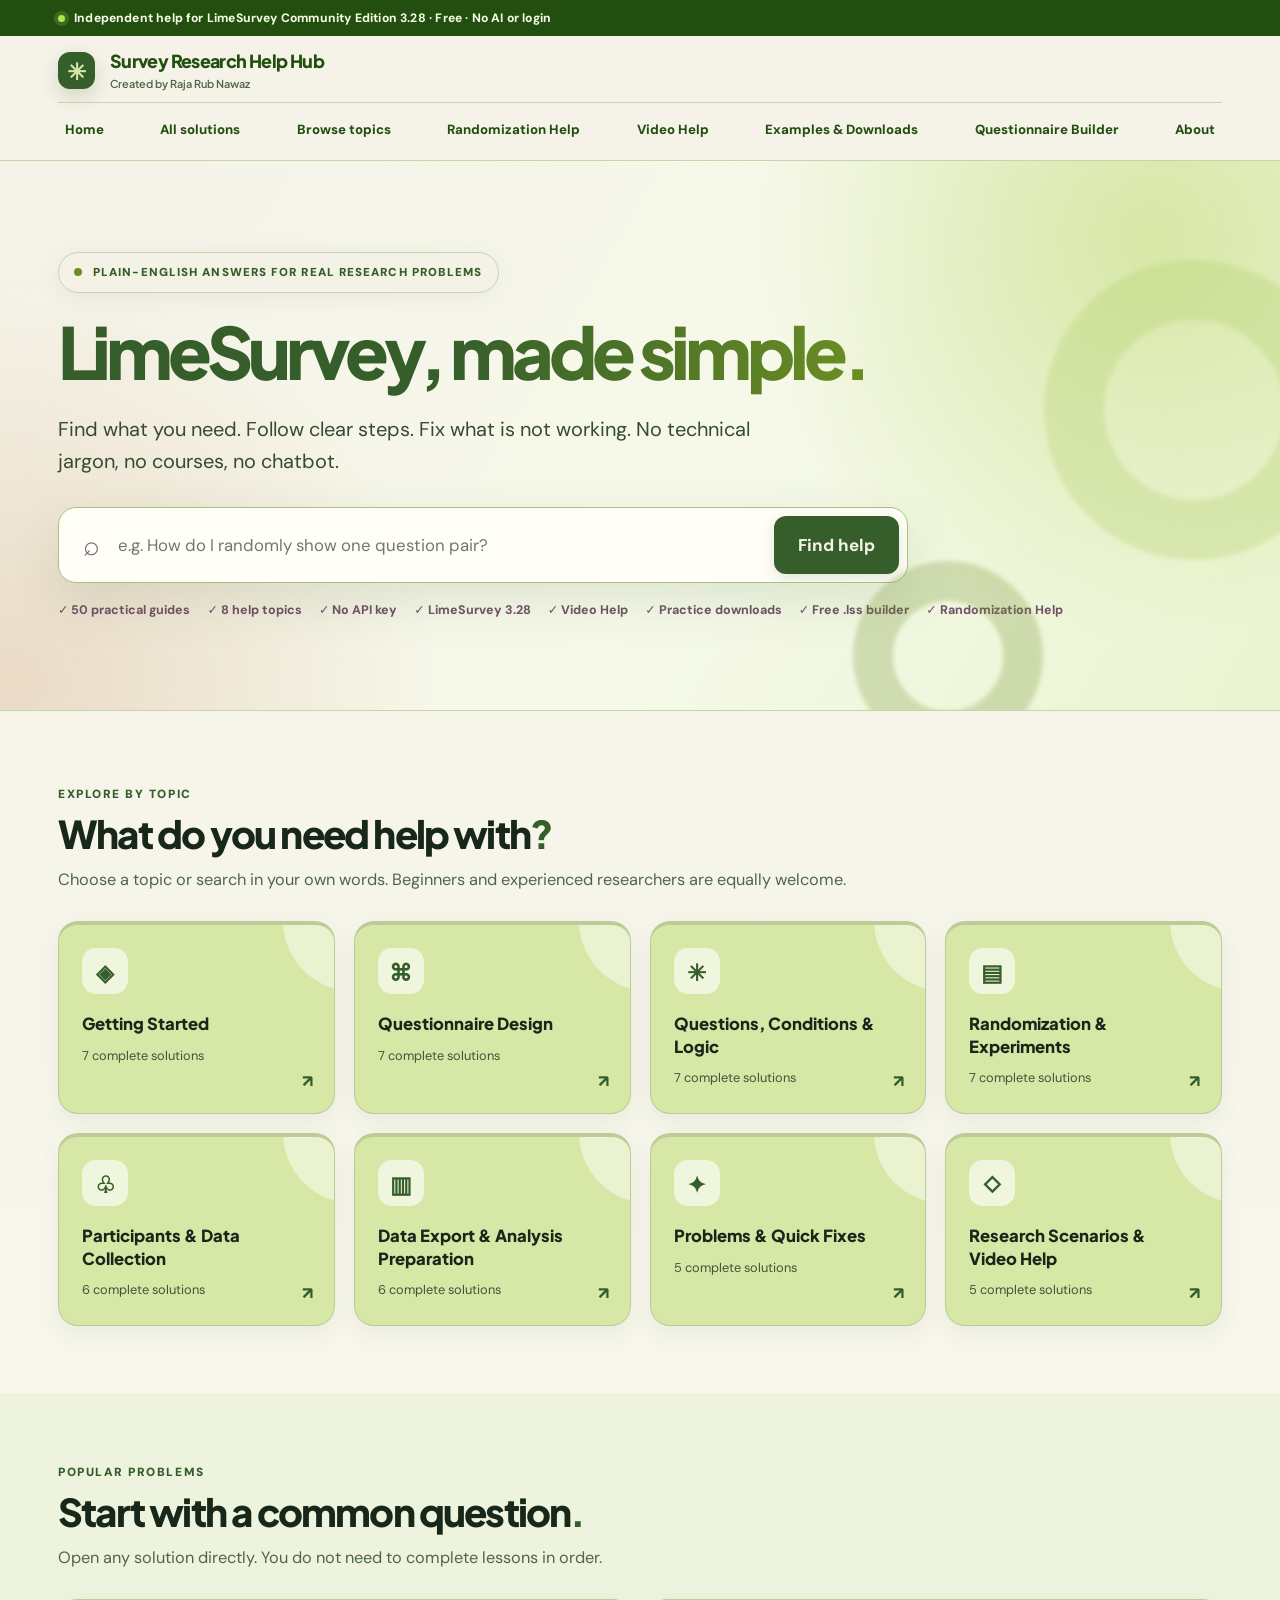
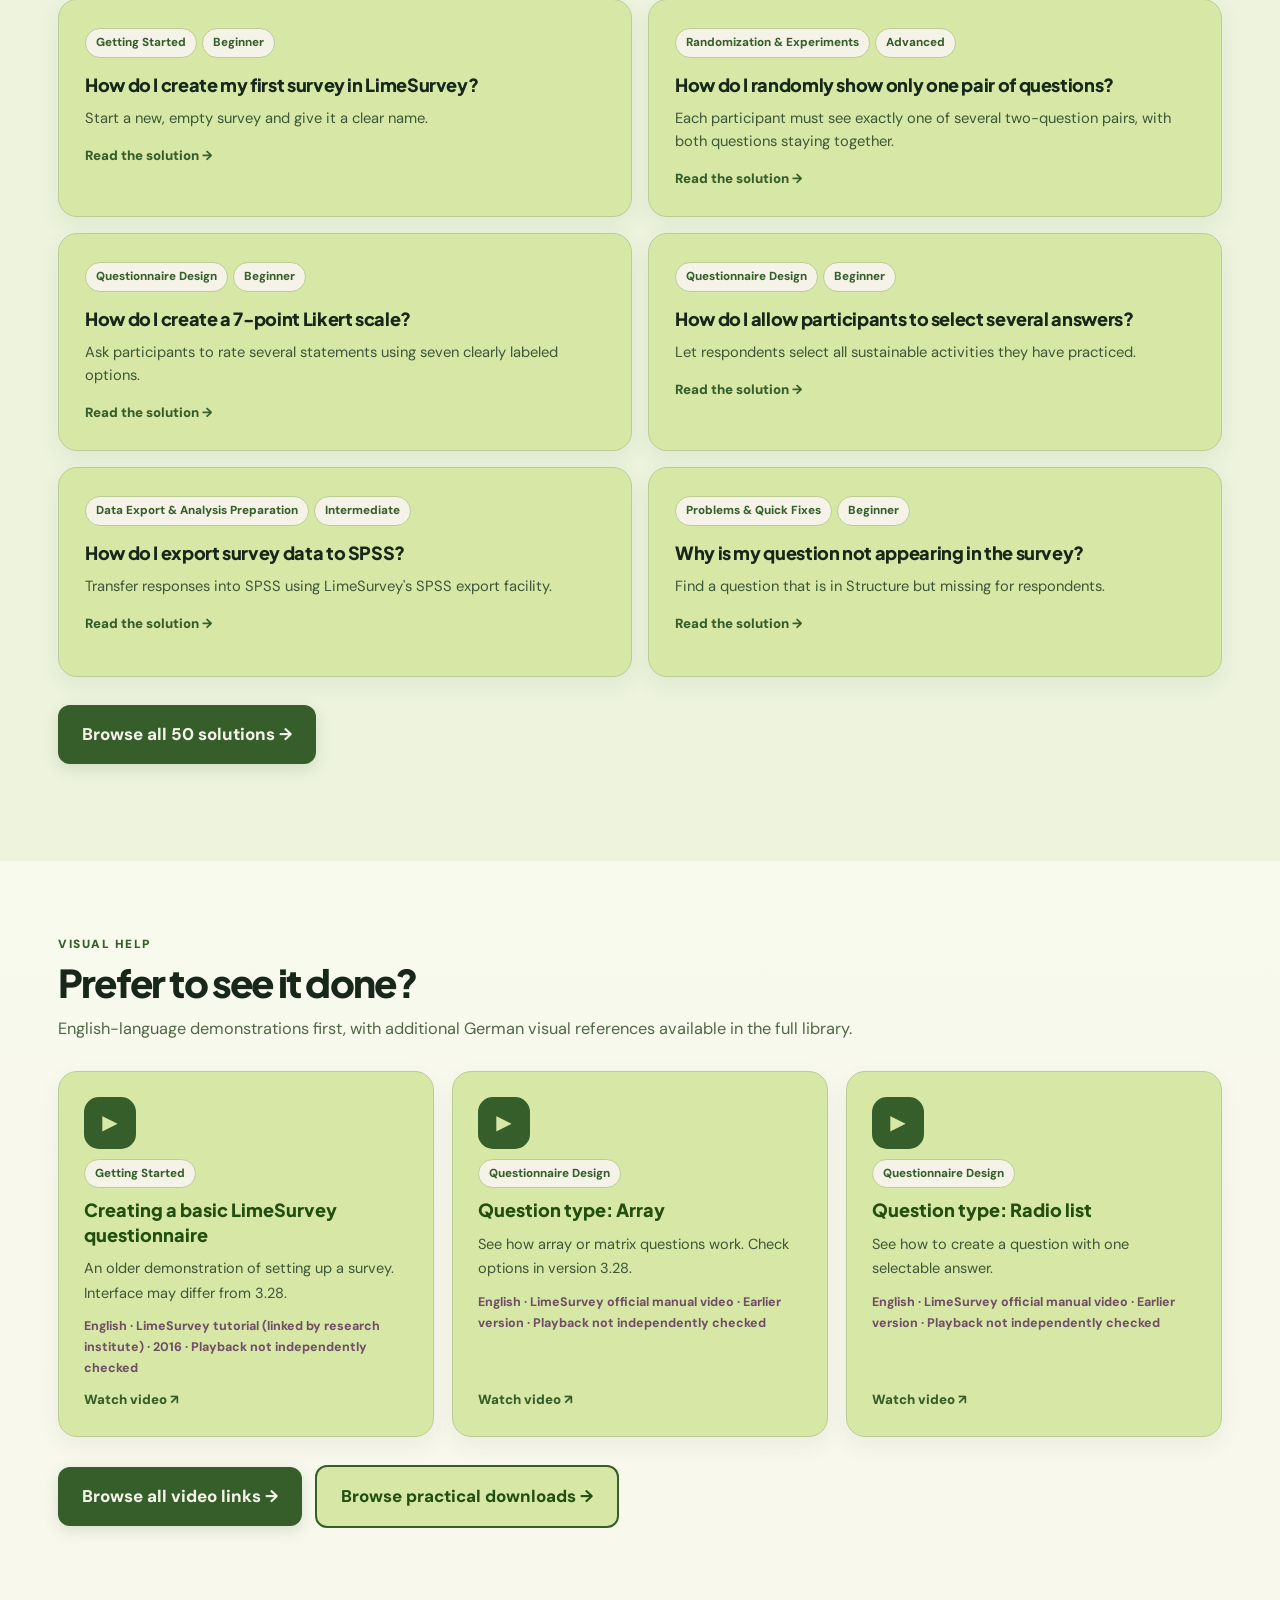
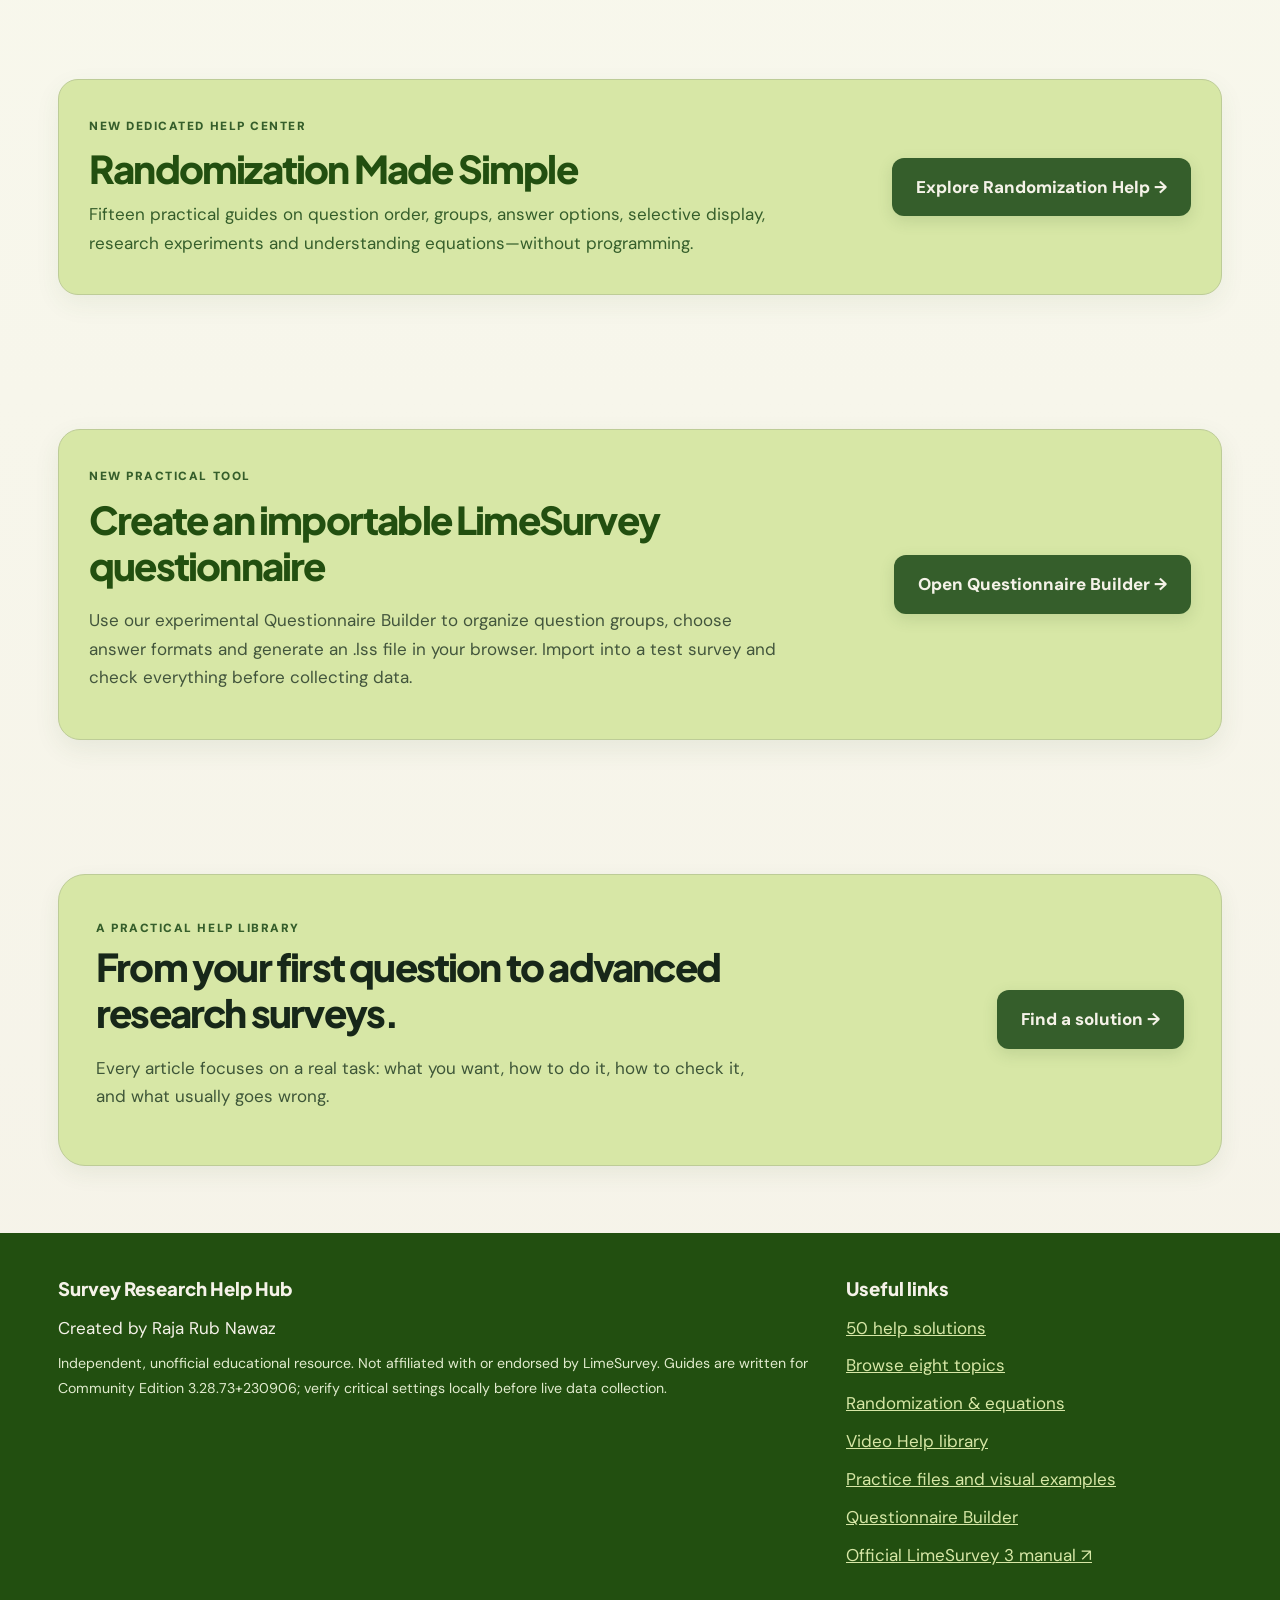
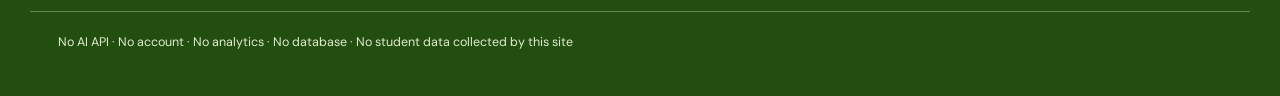
==== commit 90629f68: "Nav_fixed" ====
--- a/index.html
+++ b/index.html
@@ -1,7 +1,7 @@
 <!doctype html>
 <html lang="en"><head><meta charset="utf-8"><meta name="viewport" content="width=device-width,initial-scale=1"><meta name="theme-color" content="#355E2B"><meta name="description" content="50 plain-English LimeSurvey 3.28 help articles and practical examples for students and researchers. No AI, login, or API key required."><title>Survey Research Help Hub — LimeSurvey Made Simple</title><link rel="stylesheet" href="styles.css"></head>
 <body><a href="#main" class="skip-link">Skip to content</a><div class="announcement"><div class="wrap"><span class="dot"></span> Independent help for LimeSurvey Community Edition 3.28 · Free · No AI or login</div></div>
-<header class="top"><div class="wrap"><a class="brand" href="#home">Survey Research Help Hub<small>Created by Raja Rub Nawaz</small></a><nav class="nav" aria-label="Main navigation"><a href="#home">Home</a><a href="#help">All solutions</a><a href="#topics">Browse topics</a><a href="#randomization">Randomization Help</a><a href="#videos">Video Help</a><a href="#examples">Examples & Downloads</a><a href="builder/">Questionnaire Builder</a><a href="#about">About</a></nav></div></header>
+<header class="top"><div class="wrap"><a class="brand" href="#home"><span class="brand-name">Survey Research Help Hub</span><small>Created by Raja Rub Nawaz</small></a><nav class="nav" aria-label="Main navigation"><a href="#home">Home</a><a href="#help">All solutions</a><a href="#topics">Browse topics</a><a href="#randomization">Randomization Help</a><a href="#videos">Video Help</a><a href="#examples">Examples & Downloads</a><a href="builder/">Questionnaire Builder</a><a href="#about">About</a></nav></div></header>
 <main id="main"><div id="app" aria-live="polite"><div class="wrap" style="padding-top:65px;padding-bottom:65px">Loading practical LimeSurvey help…</div></div></main>
 <footer class="footer"><div class="wrap footer-grid"><div><strong>Survey Research Help Hub</strong><p>Created by Raja Rub Nawaz</p><small>Independent, unofficial educational resource. Not affiliated with or endorsed by LimeSurvey. Guides are written for Community Edition 3.28.73+230906; verify critical settings locally before live data collection.</small></div><div><strong>Useful links</strong><p><a href="#help">50 help solutions</a></p><p><a href="#topics">Browse eight topics</a></p><p><a href="#randomization">Randomization & equations</a></p><p><a href="#videos">Video Help library</a></p><p><a href="#examples">Practice files and visual examples</a></p><p><a href="builder/">Questionnaire Builder</a></p><p><a href="https://www.limesurvey.org/manual/Quick_start_guide_-_LimeSurvey_3.0%2B" target="_blank" rel="noopener noreferrer">Official LimeSurvey 3 manual ↗</a></p></div></div><div class="wrap footer-end">No AI API · No account · No analytics · No database · No student data collected by this site</div></footer>
 <script>
--- a/styles.css
+++ b/styles.css
@@ -142,3 +142,32 @@
 .rand-section h1{color:#224F10;font-size:clamp(2rem,4vw,3rem)}.rand-section h2{color:#224F10}.rand-intro{padding:25px;margin:28px 0}.rand-intro strong{font-size:1.1rem}.rand-three{display:grid;grid-template-columns:repeat(3,1fr);gap:13px;margin-top:14px}.rand-three div{background:#F5F2E8;border-radius:13px;padding:17px}.rand-three b{color:#224F10}.rand-three p{margin:6px 0 0;font-size:.92rem}
 .rand-actions{display:flex;flex-wrap:wrap;gap:12px;margin:20px 0 28px}.rand-block{margin-top:30px}.rand-grid{display:grid;grid-template-columns:repeat(3,minmax(0,1fr));gap:16px;margin:16px 0}.rand-card{display:flex;flex-direction:column;gap:10px;text-decoration:none;padding:23px;transition:transform .15s}.rand-card:hover{transform:translateY(-3px);color:#224F10}.rand-card strong{font-size:1.1rem;color:#224F10}.rand-card p{font-size:.92rem;color:#355E2B;flex:1;margin:0}.rand-card .card-link{font-weight:800}.rand-equation{padding:22px;margin:25px 0}.rand-equation code{display:block;background:#F5F2E8;padding:14px;border-radius:10px;white-space:pre-wrap;overflow-wrap:anywhere;color:#224F10;font-size:1rem;margin:12px 0}.rand-equation small{display:block;margin-top:12px;color:#42553c}
 @media(max-width:900px){.rand-grid{grid-template-columns:repeat(2,1fr)}}@media(max-width:760px){.rand-three,.rand-grid{grid-template-columns:1fr}.random-promo{flex-direction:column;align-items:flex-start;padding:22px}.random-promo .btn{white-space:normal}}
+
+
+/* HEADER LAYOUT FIX — logo stays aligned; navigation never wraps awkwardly. */
+.top .wrap{display:flex;align-items:center;justify-content:space-between;gap:20px;padding-top:15px;padding-bottom:15px}
+.brand{display:grid;grid-template-columns:40px minmax(0,1fr);grid-template-rows:auto auto;column-gap:12px;align-items:center;flex:0 0 250px;min-width:0;text-decoration:none}
+.brand:before{grid-column:1;grid-row:1 / span 2;margin:0;vertical-align:initial}
+.brand-name{grid-column:2;grid-row:1;font-size:1.12rem;line-height:1.2;letter-spacing:-.035em;font-weight:800}
+.brand small{grid-column:2;grid-row:2;margin:4px 0 0;line-height:1.4;font-size:.68rem;letter-spacing:0}
+.nav{display:flex;align-items:center;justify-content:flex-end;flex-wrap:nowrap;gap:2px;min-width:0}
+.nav a{display:inline-flex;align-items:center;justify-content:center;white-space:nowrap;text-align:center;line-height:1.25;font-size:.81rem;padding:10px 9px;border-radius:10px}
+@media(max-width:1390px){
+  .top .wrap{display:grid;grid-template-columns:1fr;gap:11px;padding-top:14px;padding-bottom:12px;min-height:0}
+  .brand{width:max-content;max-width:100%;flex:none;grid-template-columns:40px minmax(0,1fr)}
+  .nav{width:100%;justify-content:space-between;gap:3px;border-top:1px solid #c5d5a7;padding-top:10px}
+  .nav a{flex:0 1 auto;padding:9px 7px;font-size:.83rem}
+}
+@media(max-width:1050px){
+  .nav{display:grid;grid-template-columns:repeat(4,minmax(0,1fr));gap:6px}
+  .nav a{white-space:normal;min-height:40px;padding:9px 5px;font-size:.85rem}
+}
+@media(max-width:600px){
+  .top .wrap{display:grid;grid-template-columns:1fr;align-items:initial;gap:10px;padding-top:12px;padding-bottom:12px}
+  .brand{grid-template-columns:34px minmax(0,1fr);column-gap:10px;width:max-content;max-width:100%}
+  .brand:before{width:34px;height:34px;font-size:1.2rem}
+  .brand-name{font-size:1.02rem}
+  .brand small{font-size:.66rem;margin-left:0}
+  .nav{grid-template-columns:repeat(2,minmax(0,1fr));gap:6px}
+  .nav a{font-size:.83rem;min-height:39px;padding:9px 8px;background:#eaf2d4}
+}
